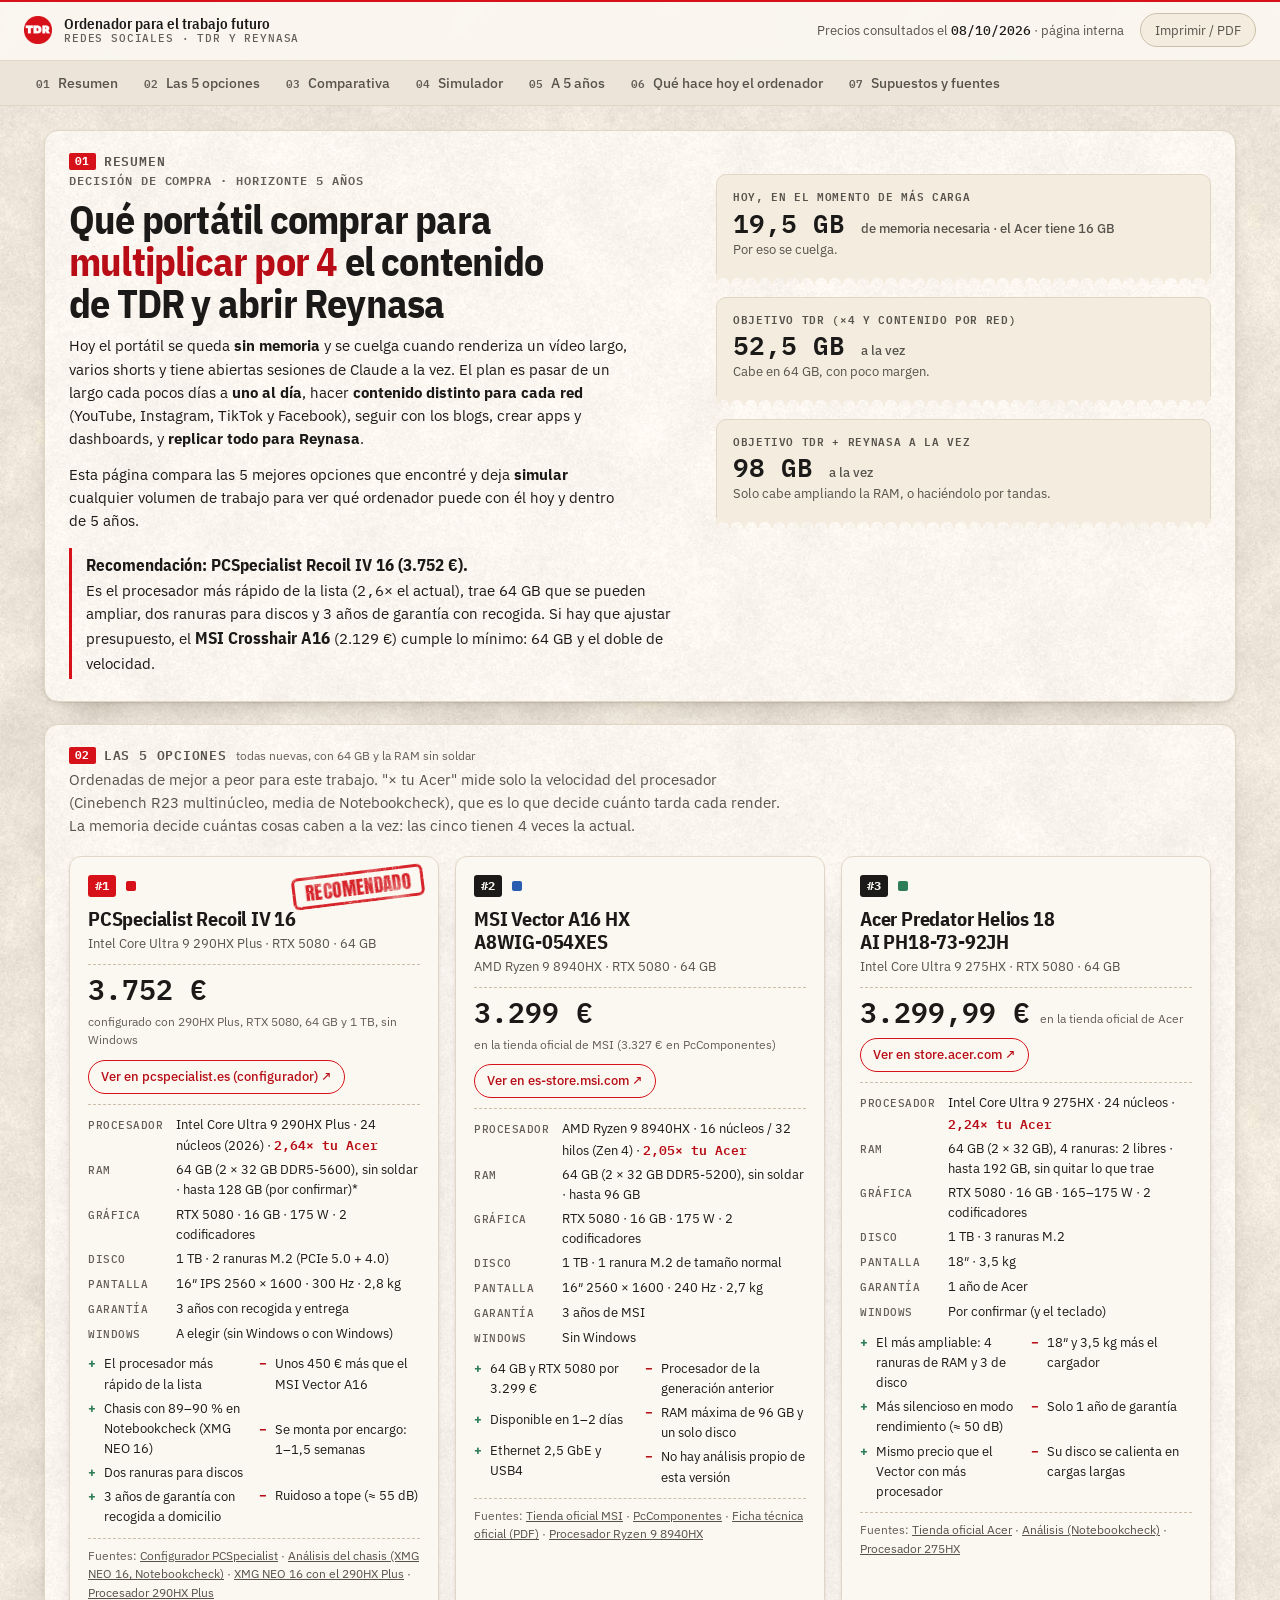
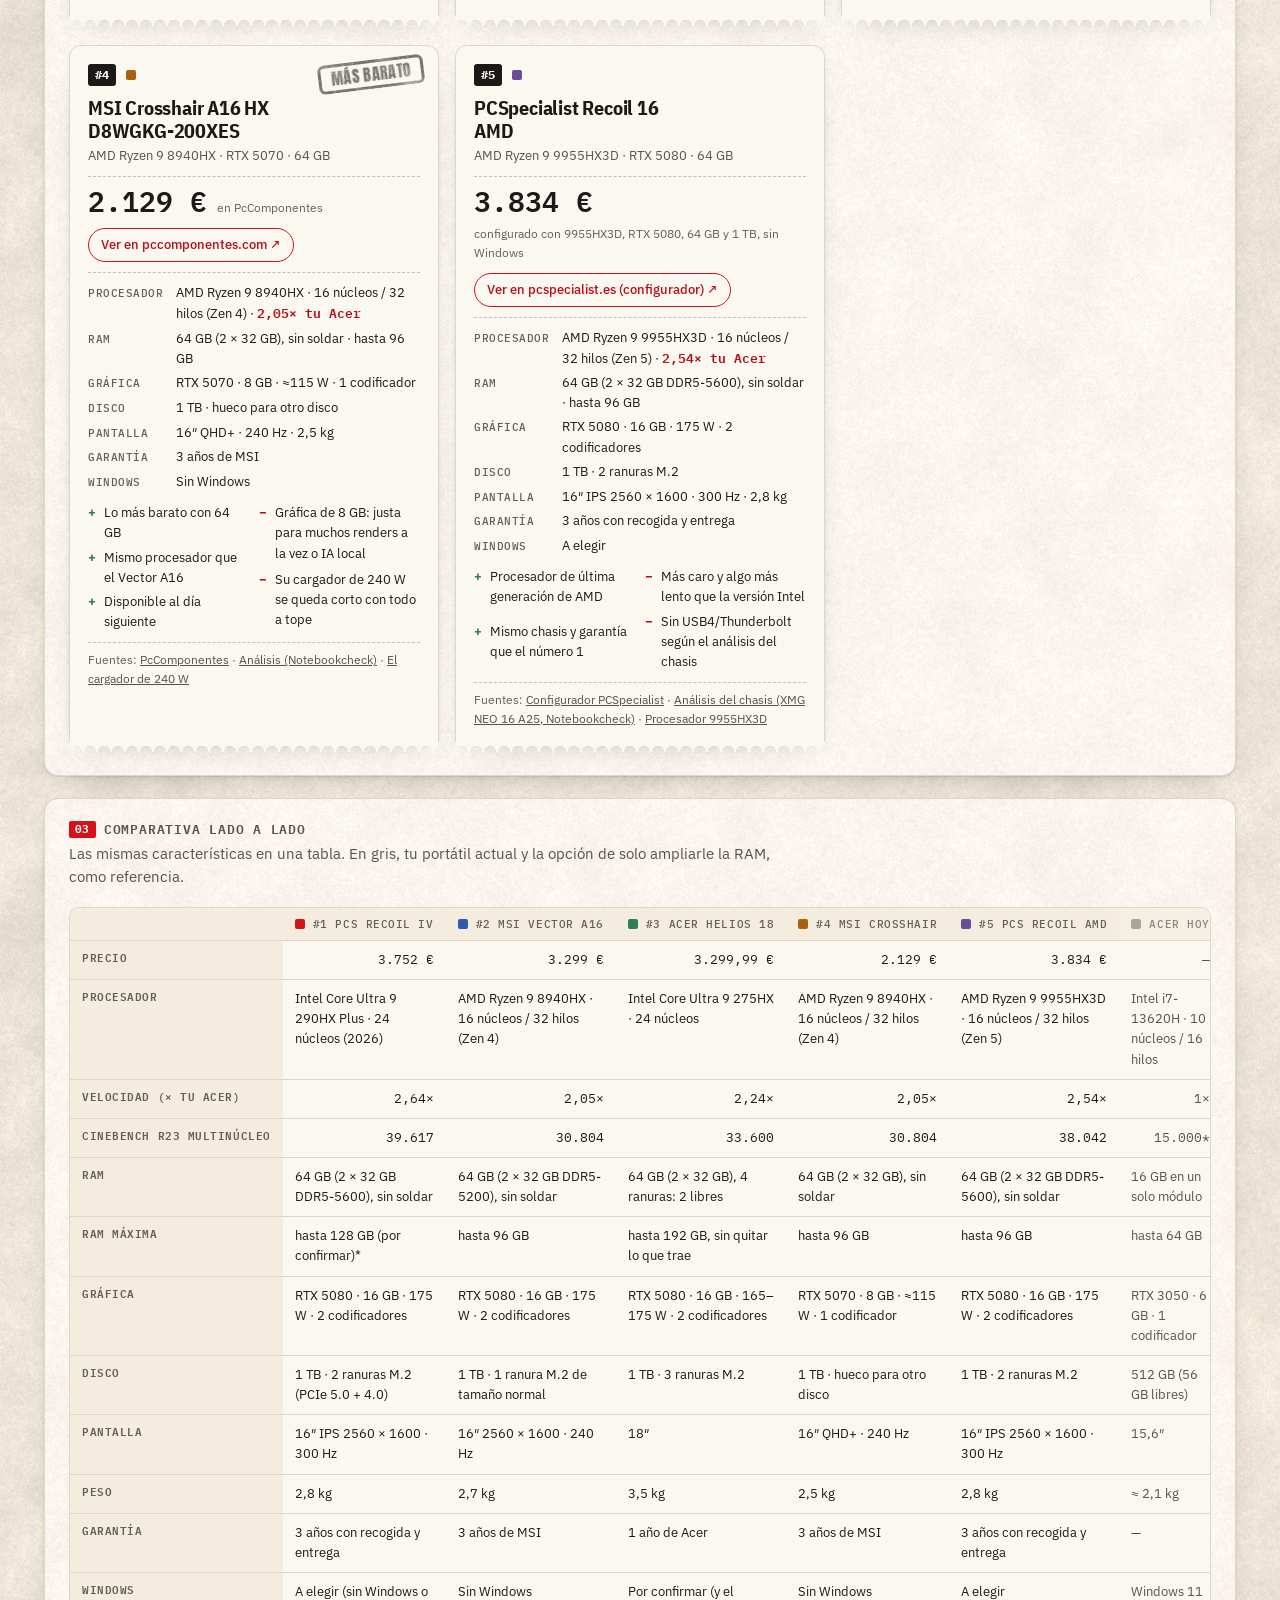
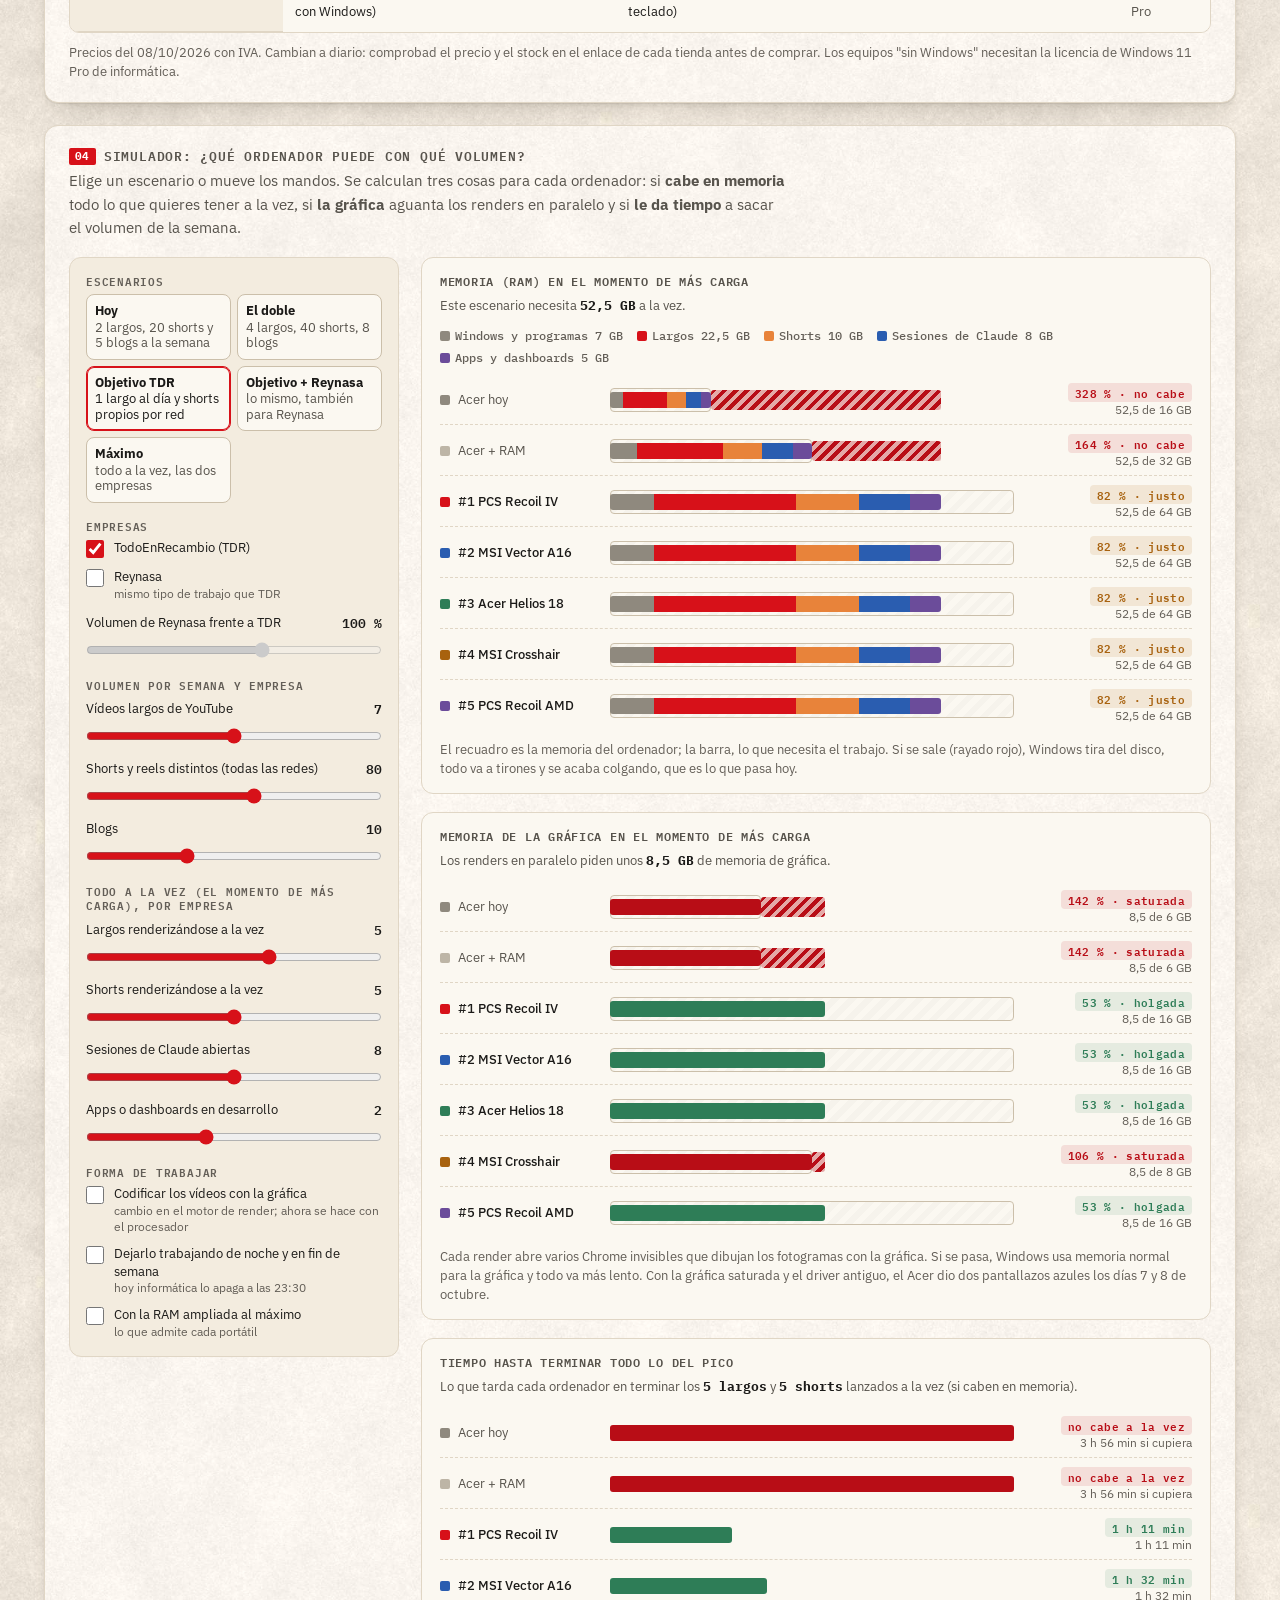
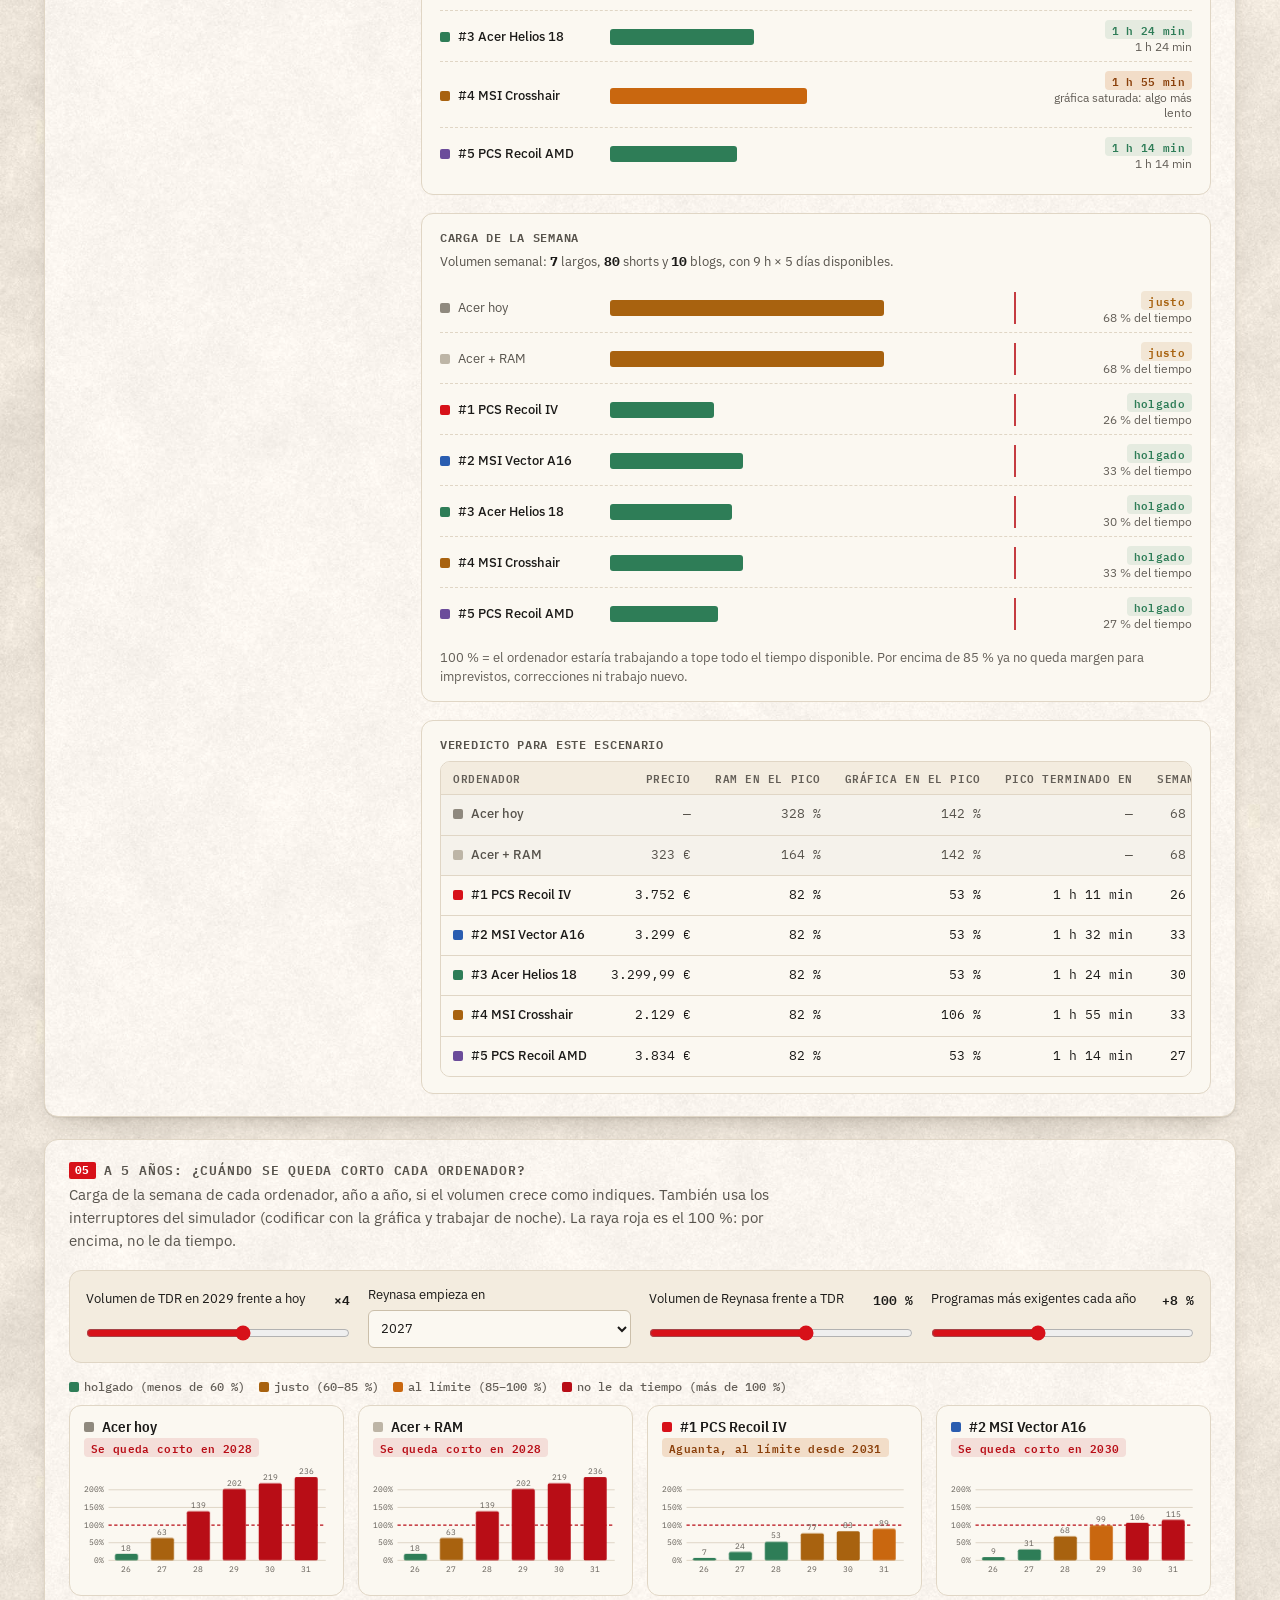
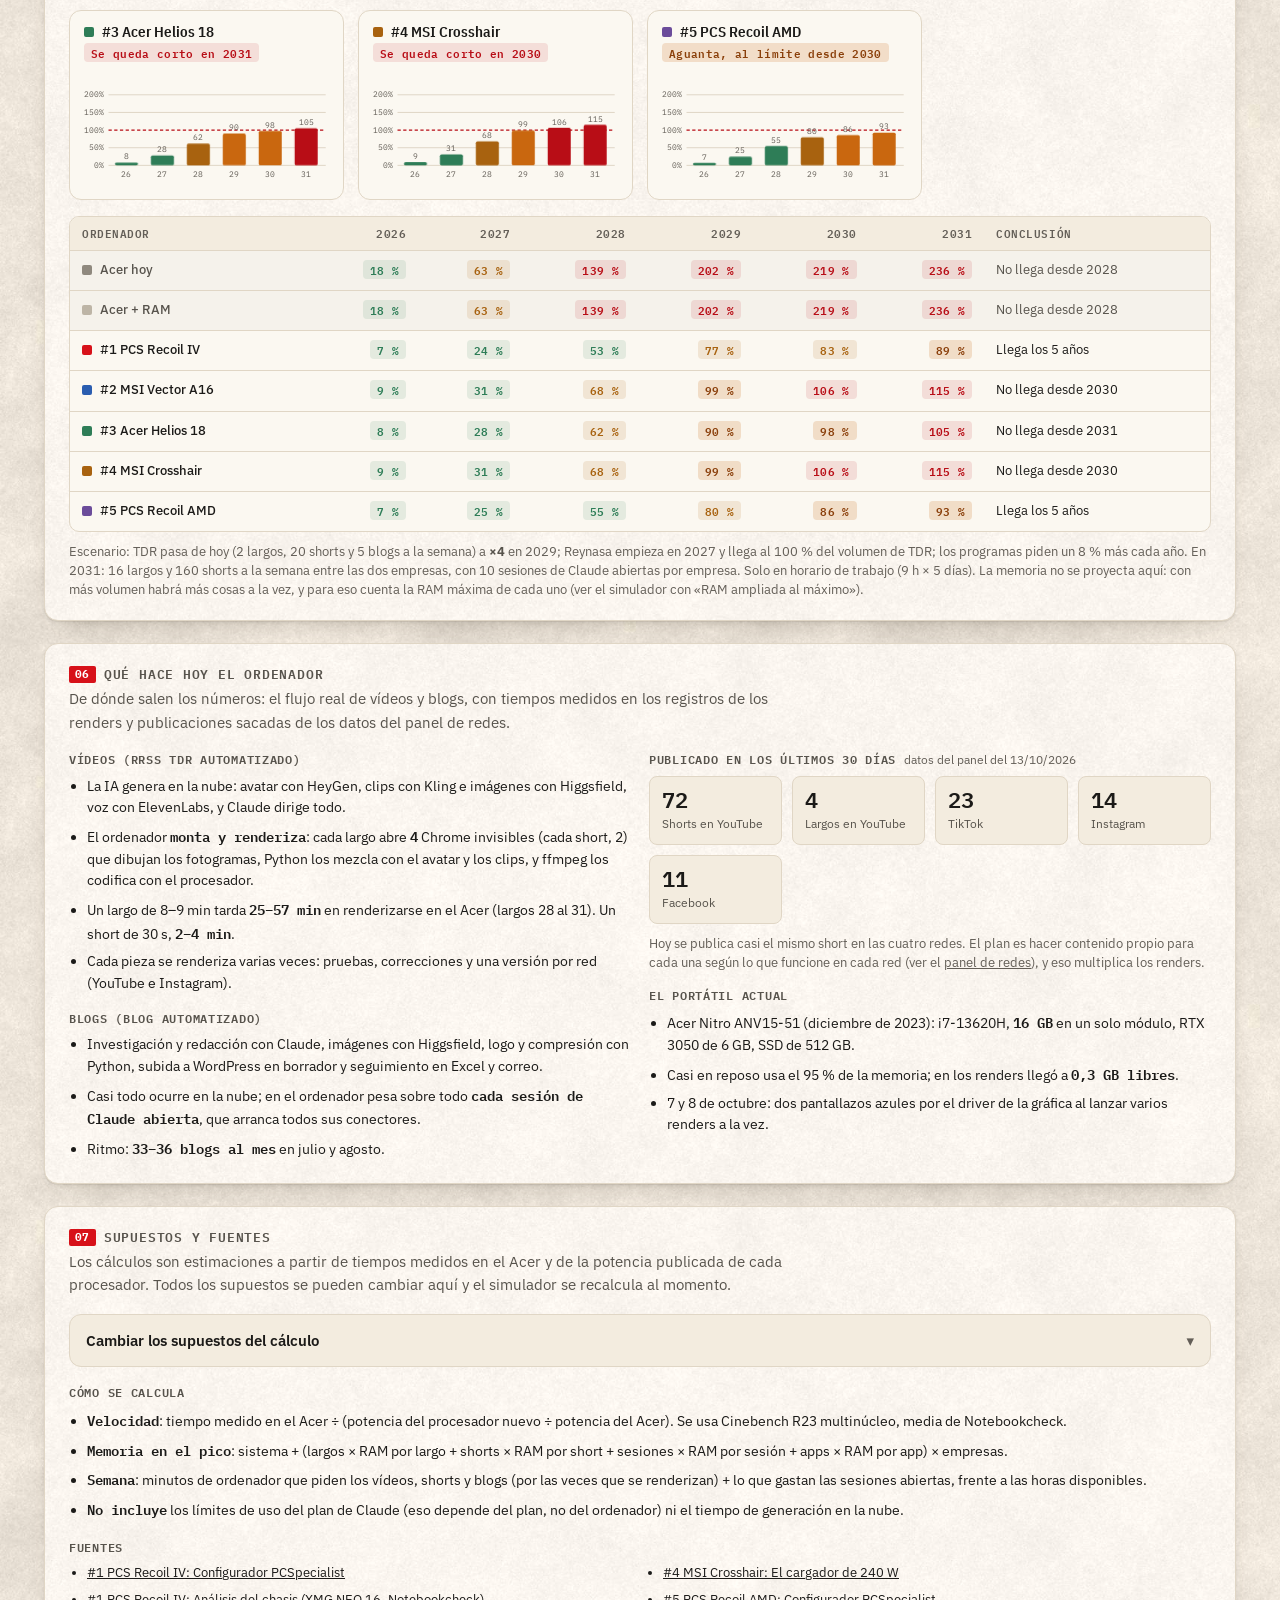
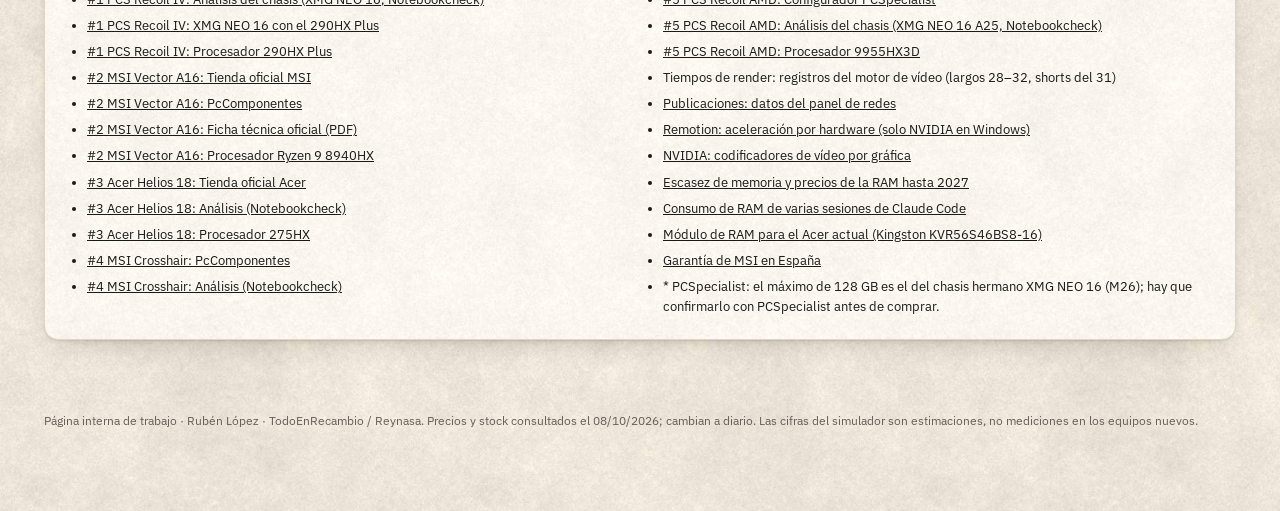
==== ordenador-trabajo-futuro/index.html @ f47208ec "Ordenador para el trabajo futuro: comparativa y simulador (TDR y Reynasa) Co-Authored-By: Claude Opu" ====
<!doctype html>
<html lang="es">
<head>
<meta charset="utf-8">
<meta name="viewport" content="width=device-width, initial-scale=1">
<meta name="robots" content="noindex, nofollow">
<title>Ordenador para el trabajo futuro · TDR y Reynasa</title>
<meta name="description" content="Comparativa y simulador de portátiles para producir vídeos, shorts, blogs y apps con IA para TDR y Reynasa, hoy y a 5 años.">
<link rel="icon" href="../logo-tdr.png">
<link rel="preconnect" href="https://fonts.googleapis.com">
<link rel="preconnect" href="https://fonts.gstatic.com" crossorigin>
<link rel="stylesheet" href="https://fonts.googleapis.com/css2?family=Anton&family=IBM+Plex+Mono:wght@400;500;600&family=IBM+Plex+Sans+Condensed:wght@500;600;700&family=IBM+Plex+Sans:wght@400;500;600&display=swap">
<style>
:root {
  --fondo: #ece4d9; --capa1: #fbf8f1; --capa2: #f3ecdf; --capa3: #e8dfcf;
  --tinta: #1b1a18; --tinta-suave: #57534c; --tinta-tenue: #635e57;
  --linea: #e0d6c5; --linea-fuerte: #cbbfaa;
  --ok: #2e7d57; --justo: #a8620f; --mal: #b80d16; --azul: #2a5db0;
  --marca: #d71119; --marca-suave: #d7111916; --marca-tinta: #b80d16;
  --sombra-1: 0 1px 1px #3b2f1c12, 0 2px 4px #3b2f1c0f, 0 14px 30px -18px #3b2f1c55;
  --f-titulo: "IBM Plex Sans Condensed", "Arial Narrow", sans-serif;
  --f-texto: "IBM Plex Sans", system-ui, sans-serif;
  --f-cifra: "IBM Plex Mono", ui-monospace, monospace;
  --curva: cubic-bezier(0.23, 1, 0.32, 1);
  color-scheme: light;
}
* { box-sizing: border-box; }
html { background: var(--fondo); -webkit-text-size-adjust: 100%; scroll-behavior: smooth; scroll-padding-top: 108px; }
body {
  margin: 0; color: var(--tinta); font: 400 15px/1.55 var(--f-texto); font-variant-numeric: tabular-nums;
  background: var(--fondo) url("../comun/tex/papel_crema.jpg"); background-size: 900px auto; counter-reset: hoja;
}
a { color: inherit; }
button, input, select { font: inherit; color: inherit; }
img { display: block; }
:focus-visible { outline: 2px solid var(--marca); outline-offset: 2px; }
.cifra { font-family: var(--f-cifra); font-variant-numeric: tabular-nums; }
.saltar { position: absolute; left: -999px; top: 8px; z-index: 100; background: var(--marca); color: #fff; padding: 8px 12px; border-radius: 6px; }
.saltar:focus { left: 12px; }

/* barra superior e índice */
.barra {
  position: sticky; top: 0; z-index: 30; display: flex; align-items: center; gap: 16px;
  padding: 8px 24px; min-height: 52px; border-bottom: 1px solid var(--linea);
  background: color-mix(in oklab, var(--capa1) 92%, transparent); backdrop-filter: blur(10px);
}
.barra::before { content: ""; position: absolute; left: 0; right: 0; top: 0; height: 2px; background: var(--marca); }
.marca { display: flex; align-items: center; gap: 12px; text-decoration: none; min-width: 0; }
.marca img { width: 28px; height: 28px; flex: none; }
.marca-txt { display: flex; flex-direction: column; line-height: 1.15; min-width: 0; }
.marca-txt b { font: 600 15px/1.15 var(--f-titulo); }
.marca-txt span { font: 500 10.5px/1.3 var(--f-cifra); color: var(--tinta-tenue); letter-spacing: .08em; text-transform: uppercase; }
.barra .act { margin-left: auto; font-size: 12.5px; color: var(--tinta-suave); text-align: right; }
.barra .act b { font-family: var(--f-cifra); font-weight: 500; color: var(--tinta); }
.imprimir {
  border: 1px solid var(--linea-fuerte); background: var(--capa2); border-radius: 999px; padding: 6px 14px; cursor: pointer;
  font-size: 12.5px; color: var(--tinta-suave); white-space: nowrap; min-height: 34px;
}
.imprimir:hover { color: var(--tinta); }
.indice {
  position: sticky; top: 52px; z-index: 29; display: flex; gap: 2px; padding: 0 24px; overflow-x: auto; scrollbar-width: none;
  border-bottom: 1px solid var(--linea); background: var(--fondo);
}
.indice::-webkit-scrollbar { display: none; }
.indice a {
  position: relative; white-space: nowrap; text-decoration: none; color: var(--tinta-suave); padding: 12px; min-height: 44px;
  display: inline-flex; align-items: center; gap: 8px; font: 500 13.5px/1 var(--f-texto);
}
.indice a .n { font: 600 10.5px/1 var(--f-cifra); color: var(--tinta-tenue); }
.indice a:hover { color: var(--tinta); }
.indice a::after { content: ""; position: absolute; left: 12px; right: 12px; bottom: -1px; height: 2px; background: var(--marca); transform: scaleX(0); transition: transform 240ms var(--curva); }
.indice a:hover::after { transform: scaleX(1); }

/* disposición */
main { max-width: 1240px; margin: 0 auto; padding: 24px 24px 64px; display: flex; flex-direction: column; gap: 22px; }
.caja {
  background: var(--capa1) url("../comun/tex/papel_tarjeta.jpg"); background-size: 900px auto;
  border: 1px solid var(--linea); border-radius: 14px; box-shadow: var(--sombra-1); padding: 22px 24px;
}
.caja > h2 {
  margin: 0 0 4px; font: 600 13px/1.3 var(--f-cifra); letter-spacing: .06em; text-transform: uppercase; color: var(--tinta-suave);
}
.caja > h2::before {
  counter-increment: hoja; content: counter(hoja, decimal-leading-zero); display: inline-block; background: var(--marca); color: #fff;
  padding: 3px 6px; margin-right: 8px; border-radius: 2px; font: 700 11px/1 var(--f-cifra); letter-spacing: .04em; vertical-align: 1px;
}
.caja > .bajada { margin: 0 0 18px; color: var(--tinta-suave); max-width: 80ch; }
h3 { margin: 0 0 8px; font: 600 12px/1.3 var(--f-cifra); letter-spacing: .06em; text-transform: uppercase; color: var(--tinta-suave); }
.nota { color: var(--tinta-tenue); font-size: 12.5px; line-height: 1.5; margin: 10px 0 0; }
.nota b { color: var(--tinta-suave); }

/* portada */
.portada { display: grid; grid-template-columns: minmax(0, 1.25fr) minmax(0, 1fr); gap: 28px; align-items: start; }
.portada h1 { margin: 6px 0 10px; font: 700 clamp(28px, 4vw, 40px)/1.05 var(--f-titulo); letter-spacing: -0.02em; text-wrap: balance; }
.portada h1 em { font-style: normal; color: var(--marca-tinta); }
.portada .ticker { font: 600 12px/1 var(--f-cifra); letter-spacing: .08em; color: var(--tinta-tenue); text-transform: uppercase; }
.portada p { margin: 0 0 12px; max-width: 62ch; }
.claves { display: grid; gap: 12px; }
.clave { position: relative; background: var(--capa2); border: 1px solid var(--linea); border-radius: 10px 10px 0 0; padding: 14px 16px; margin-bottom: 10px; }
.clave::after {
  content: ""; position: absolute; left: -1px; right: -1px; bottom: -10px; height: 10px;
  background: radial-gradient(circle at 7px 10px, transparent 6px, var(--capa2) 6.5px) repeat-x; background-size: 14px 10px;
}
.clave .e { font: 600 11px/1.3 var(--f-cifra); letter-spacing: .06em; text-transform: uppercase; color: var(--tinta-suave); }
.clave .v { font: 600 26px/1.15 var(--f-cifra); margin: 4px 0 2px; }
.clave .v small { font: 500 13px var(--f-texto); color: var(--tinta-suave); }
.clave .s { font-size: 13px; color: var(--tinta-suave); }
.reco { margin-top: 16px; border-left: 3px solid var(--marca); padding: 4px 0 4px 14px; }
.reco b { font-family: var(--f-titulo); font-size: 17px; }

/* tarjetas de opciones (tickets) */
.opciones { display: grid; grid-template-columns: repeat(auto-fill, minmax(330px, 1fr)); gap: 18px 16px; }
.opcion {
  position: relative; background: var(--capa1); border: 1px solid var(--linea); border-radius: 12px 12px 0 0; margin-bottom: 10px;
  padding: 18px 18px 14px; display: flex; flex-direction: column; gap: 10px; box-shadow: var(--sombra-1);
}
.opcion::after {
  content: ""; position: absolute; left: -1px; right: -1px; bottom: -10px; height: 10px;
  background: radial-gradient(circle at 7px 10px, transparent 6px, var(--capa1) 6.5px) repeat-x; background-size: 14px 10px;
}
.opcion .top { display: flex; align-items: center; gap: 10px; }
.puesto { font: 700 12px/1 var(--f-cifra); background: var(--tinta); color: var(--capa1); padding: 5px 7px; border-radius: 3px; }
.opcion[data-rank="1"] .puesto { background: var(--marca); }
.color { width: 10px; height: 10px; border-radius: 2px; flex: none; }
.opcion h4 { margin: 0; font: 700 20px/1.15 var(--f-titulo); letter-spacing: -0.01em; padding-right: 120px; }
.opcion .sub { margin: -6px 0 0; color: var(--tinta-suave); font-size: 13px; }
.precio { display: flex; align-items: baseline; gap: 10px; flex-wrap: wrap; border-top: 1px dashed var(--linea-fuerte); padding-top: 10px; }
.precio .v { font: 600 28px/1 var(--f-cifra); }
.precio small { color: var(--tinta-tenue); font-size: 12px; }
.ir {
  display: inline-flex; align-items: center; gap: 6px; align-self: flex-start; text-decoration: none; font-size: 13px; font-weight: 500;
  border: 1px solid var(--marca); color: var(--marca-tinta); padding: 6px 12px; border-radius: 999px; min-height: 34px;
}
.ir:hover { background: var(--marca-suave); }
.specs { margin: 0; display: grid; grid-template-columns: auto 1fr; gap: 4px 12px; font-size: 13px; border-top: 1px dashed var(--linea-fuerte); padding-top: 10px; }
.specs dt { color: var(--tinta-tenue); font: 500 11px/1.9 var(--f-cifra); text-transform: uppercase; letter-spacing: .05em; }
.specs dd { margin: 0; }
.specs dd .x { font-family: var(--f-cifra); font-weight: 600; color: var(--marca-tinta); }
.pc { display: grid; grid-template-columns: 1fr 1fr; gap: 10px; font-size: 13px; }
.pc ul { margin: 0; padding: 0; list-style: none; display: grid; gap: 4px; }
.pc li { padding-left: 16px; position: relative; }
.pc .mas li::before { content: "+"; position: absolute; left: 0; color: var(--ok); font-weight: 700; }
.pc .menos li::before { content: "−"; position: absolute; left: 0; color: var(--mal); font-weight: 700; }
.fuentes { font-size: 12px; color: var(--tinta-tenue); border-top: 1px dashed var(--linea-fuerte); padding-top: 8px; }
.fuentes a { color: var(--tinta-suave); }
.sello {
  position: absolute; right: 14px; top: 14px; transform: rotate(-7deg); pointer-events: none;
  border: 3px solid var(--marca); color: var(--marca); padding: 3px 10px 2px; border-radius: 6px;
  font: 400 19px/1.1 "Anton", var(--f-titulo); text-transform: uppercase; letter-spacing: .02em; opacity: .92; mix-blend-mode: multiply;
  -webkit-mask: url("../comun/tex/tampon.png") center / 200px; mask: url("../comun/tex/tampon.png") center / 200px;
}
.sello.gris { border-color: #6d6a64; color: #6d6a64; font-size: 16px; }

/* tablas */
.tabla-env { overflow-x: auto; border: 1px solid var(--linea); border-radius: 10px; background: var(--capa1); }
table { width: 100%; border-collapse: collapse; font-size: 13px; }
th, td { padding: 9px 12px; text-align: left; border-bottom: 1px solid var(--linea); vertical-align: top; }
th { font: 600 11px/1.3 var(--f-cifra); letter-spacing: .05em; text-transform: uppercase; color: var(--tinta-tenue); background: var(--capa2); white-space: nowrap; }
td.n, th.n { text-align: right; font-family: var(--f-cifra); white-space: nowrap; }
tr:last-child td { border-bottom: 0; }
tr.ref td { color: var(--tinta-suave); background: #00000006; }
.eq { display: inline-flex; align-items: center; gap: 8px; font-weight: 500; white-space: nowrap; }
.chip { display: inline-flex; align-items: center; gap: 5px; font: 600 11px/1 var(--f-cifra); letter-spacing: .03em; padding: 4px 7px; border-radius: 4px; white-space: nowrap; }
.chip.ok { color: var(--ok); background: #2e7d571c; }
.chip.justo { color: var(--justo); background: #a8620f1f; }
.chip.limite { color: #8a3f0a; background: #c9670f2e; }
.chip.mal { color: var(--mal); background: #b80d161c; }

/* simulador */
.sim { display: grid; grid-template-columns: 330px minmax(0, 1fr); gap: 22px; align-items: start; }
.mandos { position: sticky; top: 112px; display: flex; flex-direction: column; gap: 16px; background: var(--capa2); border: 1px solid var(--linea); border-radius: 12px; padding: 16px; }
.mandos fieldset { border: 0; margin: 0; padding: 0; display: grid; gap: 10px; }
.mandos legend { font: 600 11px/1.3 var(--f-cifra); letter-spacing: .07em; text-transform: uppercase; color: var(--tinta-tenue); margin-bottom: 6px; padding: 0; }
.presets { display: grid; grid-template-columns: 1fr 1fr; gap: 6px; }
.presets button {
  border: 1px solid var(--linea-fuerte); background: var(--capa1); border-radius: 8px; padding: 8px; cursor: pointer; text-align: left;
  font-size: 12.5px; line-height: 1.25; min-height: 44px; color: var(--tinta-suave);
}
.presets button b { display: block; color: var(--tinta); font-size: 13px; }
.presets button[aria-pressed="true"] { border-color: var(--marca); box-shadow: inset 0 0 0 1px var(--marca); background: var(--capa1); color: var(--tinta); }
.presets button:hover { border-color: var(--tinta-tenue); }
.deslizador { display: grid; grid-template-columns: 1fr auto; gap: 2px 10px; align-items: center; font-size: 13px; }
.deslizador output { font: 600 13px var(--f-cifra); min-width: 3ch; text-align: right; }
.deslizador input { grid-column: 1 / -1; width: 100%; accent-color: var(--marca); margin: 2px 0 0; height: 24px; }
.interruptor { display: flex; gap: 10px; align-items: flex-start; font-size: 13px; cursor: pointer; line-height: 1.35; }
.interruptor input { accent-color: var(--marca); width: 18px; height: 18px; margin: 1px 0 0; flex: none; }
.interruptor small { display: block; color: var(--tinta-tenue); font-size: 12px; }
.resultados { display: flex; flex-direction: column; gap: 18px; min-width: 0; }
.bloque { background: var(--capa1); border: 1px solid var(--linea); border-radius: 12px; padding: 16px 18px; }
.bloque .q { margin: -2px 0 12px; font-size: 13px; color: var(--tinta-suave); }
.bloque .q b { color: var(--tinta); font-family: var(--f-cifra); }
.leyenda { display: flex; flex-wrap: wrap; gap: 6px 14px; font: 500 11.5px/1.4 var(--f-cifra); color: var(--tinta-tenue); margin-bottom: 10px; }
.leyenda i { display: inline-block; width: 10px; height: 10px; border-radius: 2px; vertical-align: -1px; margin-right: 5px; }

/* barras horizontales */
.barras { display: grid; gap: 2px; }
.fila { display: grid; grid-template-columns: 158px minmax(0, 1fr) 150px; gap: 12px; align-items: center; padding: 7px 0; border-bottom: 1px dashed var(--linea); }
.fila:last-child { border-bottom: 0; }
.fila .et { display: flex; align-items: center; gap: 8px; font-size: 13px; font-weight: 500; min-width: 0; }
.fila .et span { overflow: hidden; text-overflow: ellipsis; white-space: nowrap; }
.fila.ref .et { color: var(--tinta-suave); font-weight: 400; }
.fila .val { text-align: right; font: 500 12.5px/1.3 var(--f-cifra); }
.fila .val small { display: block; color: var(--tinta-tenue); font: 400 11.5px var(--f-texto); }
.pista { position: relative; height: 24px; }
.mesa { position: absolute; left: 0; top: 0; bottom: 0; border: 1.5px solid var(--linea-fuerte); border-radius: 4px; background: repeating-linear-gradient(135deg, #00000005 0 6px, transparent 6px 12px); transition: width .7s var(--curva); }
.carga { position: absolute; left: 0; top: 4px; bottom: 4px; border-radius: 3px; transition: width .7s var(--curva), background-color .3s; }
.exceso { position: absolute; top: 2px; bottom: 2px; border-radius: 3px; background: repeating-linear-gradient(135deg, var(--mal) 0 4px, #b80d1655 4px 8px); transition: left .7s var(--curva), width .7s var(--curva); }
.tope { position: absolute; top: -4px; bottom: -4px; width: 2px; background: var(--tinta); opacity: .55; }
.tope.rojo { background: var(--mal); opacity: .8; }
.pila { position: absolute; left: 0; top: 4px; bottom: 4px; display: flex; border-radius: 3px; overflow: hidden; transition: width .7s var(--curva); }
.pila span { height: 100%; }
.marcas { display: flex; justify-content: space-between; font: 500 10.5px var(--f-cifra); color: var(--tinta-tenue); margin: 4px 0 0 170px; padding-right: 162px; }

/* proyección a 5 años */
.proy-mandos { display: grid; grid-template-columns: repeat(auto-fit, minmax(210px, 1fr)); gap: 12px 18px; background: var(--capa2); border: 1px solid var(--linea); border-radius: 12px; padding: 14px 16px; margin-bottom: 16px; }
.proy-mandos label.sel { display: grid; gap: 4px; font-size: 13px; }
.proy-mandos select { border: 1px solid var(--linea-fuerte); background: var(--capa1); border-radius: 6px; padding: 7px 8px; min-height: 38px; }
.multiples { display: grid; grid-template-columns: repeat(auto-fill, minmax(270px, 1fr)); gap: 14px; }
.mini { background: var(--capa1); border: 1px solid var(--linea); border-radius: 12px; padding: 12px 14px 8px; }
.mini h4 { margin: 0 0 2px; display: flex; align-items: center; gap: 8px; font: 600 15px/1.2 var(--f-titulo); }
.mini .ver { font-size: 12.5px; margin: 0 0 6px; }
.mini svg { width: 100%; height: auto; display: block; overflow: visible; }
.mini svg text { font-family: var(--f-cifra); fill: var(--tinta-tenue); }
.mini svg .barra-anio { transform-box: fill-box; transform-origin: bottom; }
.animar .barra-anio { animation: crece .7s var(--curva) both; }
@keyframes crece { from { transform: scaleY(0); } to { transform: scaleY(1); } }

/* contexto */
.grid2 { display: grid; grid-template-columns: 1fr 1fr; gap: 18px; }
.lista { margin: 0; padding-left: 18px; display: grid; gap: 6px; font-size: 14px; }
.lista b { font-family: var(--f-cifra); font-weight: 600; }
.cifras { display: grid; grid-template-columns: repeat(auto-fill, minmax(130px, 1fr)); gap: 10px; margin-top: 6px; }
.cifras div { background: var(--capa2); border: 1px solid var(--linea); border-radius: 8px; padding: 10px 12px; }
.cifras b { display: block; font: 600 22px/1.1 var(--f-cifra); }
.cifras span { font-size: 12px; color: var(--tinta-suave); }

/* supuestos */
details.sup { border: 1px solid var(--linea); border-radius: 12px; background: var(--capa2); }
details.sup summary { cursor: pointer; padding: 14px 16px; font-weight: 600; list-style: none; display: flex; justify-content: space-between; gap: 12px; }
details.sup summary::-webkit-details-marker { display: none; }
details.sup summary::after { content: "▾"; color: var(--tinta-tenue); }
details.sup[open] summary::after { content: "▴"; }
.sup-grid { display: grid; grid-template-columns: repeat(auto-fill, minmax(300px, 1fr)); gap: 10px 18px; padding: 0 16px 16px; }
.sup-item { display: grid; grid-template-columns: 1fr 96px; gap: 2px 10px; align-items: center; font-size: 13px; border-bottom: 1px dashed var(--linea-fuerte); padding: 6px 0; }
.sup-item input { width: 96px; border: 1px solid var(--linea-fuerte); border-radius: 6px; padding: 6px 8px; background: var(--capa1); font-family: var(--f-cifra); text-align: right; min-height: 34px; }
.sup-item small { grid-column: 1 / -1; color: var(--tinta-tenue); font-size: 11.5px; }
.sup-item .u { color: var(--tinta-tenue); font-size: 11.5px; }
.sup-acc { padding: 0 16px 16px; }
.sup-acc button { border: 1px solid var(--linea-fuerte); background: var(--capa1); border-radius: 8px; padding: 8px 14px; cursor: pointer; min-height: 40px; }
.fuentes-lista { columns: 2 320px; column-gap: 28px; font-size: 13px; margin: 0; padding-left: 18px; }
.fuentes-lista li { margin-bottom: 6px; break-inside: avoid; }
.pie { max-width: 1240px; margin: 0 auto; padding: 8px 24px 80px; color: var(--tinta-tenue); font-size: 12px; }

@media (max-width: 1000px) {
  .portada, .sim, .grid2 { grid-template-columns: 1fr; }
  .mandos { position: static; }
}
@media (max-width: 640px) {
  .barra { padding: 8px 16px; gap: 10px; }
  .barra .act { display: none; }
  .indice { padding: 0 8px; position: static; }
  html { scroll-padding-top: 110px; }
  .marca-txt b { font-size: 14px; }
  main { padding: 16px 16px 48px; gap: 16px; }
  .caja { padding: 18px 16px; }
  .opciones { grid-template-columns: 1fr; }
  .opcion h4 { padding-right: 0; margin-top: 30px; }
  .pc { grid-template-columns: 1fr; }
  .fila { grid-template-columns: 1fr auto; gap: 4px 10px; }
  .fila .pista { grid-column: 1 / -1; grid-row: 2; }
  .marcas { display: none; }
  .presets { grid-template-columns: 1fr; }
  .pie { padding: 8px 16px 64px; }
}
@media (prefers-reduced-motion: reduce) {
  .animar .barra-anio { animation: none; }
  .mesa, .carga, .exceso, .pila { transition: none; }
  html { scroll-behavior: auto; }
}
@media print {
  .barra, .indice, .imprimir, .mandos, .proy-mandos, details.sup { display: none !important; }
  body { background: #fff; }
  .caja, .opcion, .bloque, .mini { box-shadow: none; break-inside: avoid; }
  .sim { grid-template-columns: 1fr; }
}
</style>
</head>
<body>
<a class="saltar" href="#principal">Saltar al contenido</a>

<header class="barra">
  <a class="marca" href="../panel/"><img src="../logo-tdr.png" alt="TDR" width="28" height="28"><span class="marca-txt"><b>Ordenador para el trabajo futuro</b><span>Redes sociales · TDR y Reynasa</span></span></a>
  <p class="act">Precios consultados el <b>08/10/2026</b> · página interna</p>
  <button type="button" class="imprimir" onclick="window.print()">Imprimir / PDF</button>
</header>

<nav class="indice" aria-label="Secciones">
  <a href="#resumen"><span class="n">01</span>Resumen</a>
  <a href="#opciones"><span class="n">02</span>Las 5 opciones</a>
  <a href="#comparativa"><span class="n">03</span>Comparativa</a>
  <a href="#simulador"><span class="n">04</span>Simulador</a>
  <a href="#futuro"><span class="n">05</span>A 5 años</a>
  <a href="#contexto"><span class="n">06</span>Qué hace hoy el ordenador</a>
  <a href="#supuestos"><span class="n">07</span>Supuestos y fuentes</a>
</nav>

<main id="principal">

  <!-- 01 RESUMEN -->
  <section class="caja" id="resumen">
    <h2>Resumen</h2>
    <div class="portada">
      <div>
        <p class="ticker">Decisión de compra · horizonte 5 años</p>
        <h1>Qué portátil comprar para <em>multiplicar por 4</em> el contenido de TDR y abrir Reynasa</h1>
        <p>Hoy el portátil se queda <b>sin memoria</b> y se cuelga cuando renderiza un vídeo largo, varios shorts y tiene abiertas sesiones de Claude a la vez. El plan es pasar de un largo cada pocos días a <b>uno al día</b>, hacer <b>contenido distinto para cada red</b> (YouTube, Instagram, TikTok y Facebook), seguir con los blogs, crear apps y dashboards, y <b>replicar todo para Reynasa</b>.</p>
        <p>Esta página compara las 5 mejores opciones que encontré y deja <b>simular</b> cualquier volumen de trabajo para ver qué ordenador puede con él hoy y dentro de 5 años.</p>
        <div class="reco">
          <b>Recomendación: PCSpecialist Recoil IV 16 (3.752 €).</b><br>
          Es el procesador más rápido de la lista (<span class="cifra">2,6×</span> el actual), trae 64 GB que se pueden ampliar, dos ranuras para discos y 3 años de garantía con recogida. Si hay que ajustar presupuesto, el <b>MSI Crosshair A16</b> (2.129 €) cumple lo mínimo: 64 GB y el doble de velocidad.
        </div>
      </div>
      <div class="claves" id="claves" aria-live="polite"></div>
    </div>
  </section>

  <!-- 02 OPCIONES -->
  <section class="caja" id="opciones">
    <h2>Las 5 opciones <small style="text-transform:none;letter-spacing:0;font:400 12px var(--f-texto);color:var(--tinta-tenue)">todas nuevas, con 64 GB y la RAM sin soldar</small></h2>
    <p class="bajada">Ordenadas de mejor a peor para este trabajo. "× tu Acer" mide solo la velocidad del procesador (Cinebench R23 multinúcleo, media de Notebookcheck), que es lo que decide cuánto tarda cada render. La memoria decide cuántas cosas caben a la vez: las cinco tienen 4 veces la actual.</p>
    <div class="opciones" id="lista-opciones"></div>
  </section>

  <!-- 03 COMPARATIVA -->
  <section class="caja" id="comparativa">
    <h2>Comparativa lado a lado</h2>
    <p class="bajada">Las mismas características en una tabla. En gris, tu portátil actual y la opción de solo ampliarle la RAM, como referencia.</p>
    <div class="tabla-env"><table id="tabla-comp"></table></div>
    <p class="nota">Precios del 08/10/2026 con IVA. Cambian a diario: comprobad el precio y el stock en el enlace de cada tienda antes de comprar. Los equipos "sin Windows" necesitan la licencia de Windows 11 Pro de informática.</p>
  </section>

  <!-- 04 SIMULADOR -->
  <section class="caja" id="simulador">
    <h2>Simulador: ¿qué ordenador puede con qué volumen?</h2>
    <p class="bajada">Elige un escenario o mueve los mandos. Se calculan tres cosas para cada ordenador: si <b>cabe en memoria</b> todo lo que quieres tener a la vez, si <b>la gráfica</b> aguanta los renders en paralelo y si <b>le da tiempo</b> a sacar el volumen de la semana.</p>
    <div class="sim">
      <form class="mandos" id="mandos" onsubmit="return false">
        <fieldset>
          <legend>Escenarios</legend>
          <div class="presets" id="presets"></div>
        </fieldset>
        <fieldset>
          <legend>Empresas</legend>
          <label class="interruptor"><input type="checkbox" id="w-tdr" checked><span>TodoEnRecambio (TDR)</span></label>
          <label class="interruptor"><input type="checkbox" id="w-rey"><span>Reynasa<small>mismo tipo de trabajo que TDR</small></span></label>
          <div class="deslizador"><label for="w-reyPct">Volumen de Reynasa frente a TDR</label><output id="o-reyPct"></output><input type="range" id="w-reyPct" min="25" max="150" step="25"></div>
        </fieldset>
        <fieldset>
          <legend>Volumen por semana y empresa</legend>
          <div class="deslizador"><label for="w-largosSem">Vídeos largos de YouTube</label><output id="o-largosSem"></output><input type="range" id="w-largosSem" min="0" max="14" step="1"></div>
          <div class="deslizador"><label for="w-shortsSem">Shorts y reels distintos (todas las redes)</label><output id="o-shortsSem"></output><input type="range" id="w-shortsSem" min="0" max="140" step="5"></div>
          <div class="deslizador"><label for="w-blogsSem">Blogs</label><output id="o-blogsSem"></output><input type="range" id="w-blogsSem" min="0" max="30" step="1"></div>
        </fieldset>
        <fieldset>
          <legend>Todo a la vez (el momento de más carga), por empresa</legend>
          <div class="deslizador"><label for="w-pLargos">Largos renderizándose a la vez</label><output id="o-pLargos"></output><input type="range" id="w-pLargos" min="0" max="8" step="1"></div>
          <div class="deslizador"><label for="w-pShorts">Shorts renderizándose a la vez</label><output id="o-pShorts"></output><input type="range" id="w-pShorts" min="0" max="10" step="1"></div>
          <div class="deslizador"><label for="w-pSesiones">Sesiones de Claude abiertas</label><output id="o-pSesiones"></output><input type="range" id="w-pSesiones" min="0" max="16" step="1"></div>
          <div class="deslizador"><label for="w-pApps">Apps o dashboards en desarrollo</label><output id="o-pApps"></output><input type="range" id="w-pApps" min="0" max="5" step="1"></div>
        </fieldset>
        <fieldset>
          <legend>Forma de trabajar</legend>
          <label class="interruptor"><input type="checkbox" id="w-nvenc"><span>Codificar los vídeos con la gráfica<small>cambio en el motor de render; ahora se hace con el procesador</small></span></label>
          <label class="interruptor"><input type="checkbox" id="w-noches"><span>Dejarlo trabajando de noche y en fin de semana<small>hoy informática lo apaga a las 23:30</small></span></label>
          <label class="interruptor"><input type="checkbox" id="w-ramMax"><span>Con la RAM ampliada al máximo<small>lo que admite cada portátil</small></span></label>
        </fieldset>
      </form>

      <div class="resultados">
        <div class="bloque">
          <h3>Memoria (RAM) en el momento de más carga</h3>
          <p class="q" id="q-ram"></p>
          <div class="leyenda" id="ley-ram"></div>
          <div class="barras" id="g-ram"></div>
          <p class="nota">El recuadro es la memoria del ordenador; la barra, lo que necesita el trabajo. Si se sale (rayado rojo), Windows tira del disco, todo va a tirones y se acaba colgando, que es lo que pasa hoy.</p>
        </div>
        <div class="bloque">
          <h3>Memoria de la gráfica en el momento de más carga</h3>
          <p class="q" id="q-vram"></p>
          <div class="barras" id="g-vram"></div>
          <p class="nota">Cada render abre varios Chrome invisibles que dibujan los fotogramas con la gráfica. Si se pasa, Windows usa memoria normal para la gráfica y todo va más lento. Con la gráfica saturada y el driver antiguo, el Acer dio dos pantallazos azules los días 7 y 8 de octubre.</p>
        </div>
        <div class="bloque">
          <h3>Tiempo hasta terminar todo lo del pico</h3>
          <p class="q" id="q-tiempo"></p>
          <div class="barras" id="g-tiempo"></div>
        </div>
        <div class="bloque">
          <h3>Carga de la semana</h3>
          <p class="q" id="q-semana"></p>
          <div class="barras" id="g-semana"></div>
          <p class="nota">100 % = el ordenador estaría trabajando a tope todo el tiempo disponible. Por encima de 85 % ya no queda margen para imprevistos, correcciones ni trabajo nuevo.</p>
        </div>
        <div class="bloque">
          <h3>Veredicto para este escenario</h3>
          <div class="tabla-env"><table id="tabla-veredicto"></table></div>
        </div>
      </div>
    </div>
  </section>

  <!-- 05 FUTURO -->
  <section class="caja" id="futuro">
    <h2>A 5 años: ¿cuándo se queda corto cada ordenador?</h2>
    <p class="bajada">Carga de la semana de cada ordenador, año a año, si el volumen crece como indiques. También usa los interruptores del simulador (codificar con la gráfica y trabajar de noche). La raya roja es el 100 %: por encima, no le da tiempo.</p>
    <div class="proy-mandos">
      <div class="deslizador"><label for="p-objetivo">Volumen de TDR en 2029 frente a hoy</label><output id="o-objetivo"></output><input type="range" id="p-objetivo" min="1" max="6" step="0.5"></div>
      <label class="sel">Reynasa empieza en
        <select id="p-reyDesde"><option value="0">Nunca</option><option value="2027">2027</option><option value="2028">2028</option><option value="2029">2029</option><option value="2030">2030</option></select>
      </label>
      <div class="deslizador"><label for="p-reyPct">Volumen de Reynasa frente a TDR</label><output id="o-p-reyPct"></output><input type="range" id="p-reyPct" min="25" max="150" step="25"></div>
      <div class="deslizador"><label for="p-soft">Programas más exigentes cada año</label><output id="o-soft"></output><input type="range" id="p-soft" min="0" max="20" step="1"></div>
    </div>
    <div class="leyenda"><span><i style="background:var(--ok)"></i>holgado (menos de 60 %)</span><span><i style="background:var(--justo)"></i>justo (60–85 %)</span><span><i style="background:#c9670f"></i>al límite (85–100 %)</span><span><i style="background:var(--mal)"></i>no le da tiempo (más de 100 %)</span></div>
    <div class="multiples" id="multiples"></div>
    <div class="tabla-env" style="margin-top:16px"><table id="tabla-futuro"></table></div>
    <p class="nota" id="nota-futuro"></p>
  </section>

  <!-- 06 CONTEXTO -->
  <section class="caja" id="contexto">
    <h2>Qué hace hoy el ordenador</h2>
    <p class="bajada">De dónde salen los números: el flujo real de vídeos y blogs, con tiempos medidos en los registros de los renders y publicaciones sacadas de los datos del panel de redes.</p>
    <div class="grid2">
      <div>
        <h3>Vídeos (RRSS TDR automatizado)</h3>
        <ul class="lista">
          <li>La IA genera en la nube: avatar con HeyGen, clips con Kling e imágenes con Higgsfield, voz con ElevenLabs, y Claude dirige todo.</li>
          <li>El ordenador <b>monta y renderiza</b>: cada largo abre <b>4</b> Chrome invisibles (cada short, 2) que dibujan los fotogramas, Python los mezcla con el avatar y los clips, y ffmpeg los codifica con el procesador.</li>
          <li>Un largo de 8–9 min tarda <b>25–57 min</b> en renderizarse en el Acer (largos 28 al 31). Un short de 30 s, <b>2–4 min</b>.</li>
          <li>Cada pieza se renderiza varias veces: pruebas, correcciones y una versión por red (YouTube e Instagram).</li>
        </ul>
        <h3 style="margin-top:16px">Blogs (Blog automatizado)</h3>
        <ul class="lista">
          <li>Investigación y redacción con Claude, imágenes con Higgsfield, logo y compresión con Python, subida a WordPress en borrador y seguimiento en Excel y correo.</li>
          <li>Casi todo ocurre en la nube; en el ordenador pesa sobre todo <b>cada sesión de Claude abierta</b>, que arranca todos sus conectores.</li>
          <li>Ritmo: <b>33–36 blogs al mes</b> en julio y agosto.</li>
        </ul>
      </div>
      <div>
        <h3>Publicado en los últimos 30 días <small id="pub-fecha" style="text-transform:none;letter-spacing:0;font:400 12px var(--f-texto);color:var(--tinta-tenue)"></small></h3>
        <div class="cifras" id="cifras-pub"></div>
        <p class="nota">Hoy se publica casi el mismo short en las cuatro redes. El plan es hacer contenido propio para cada una según lo que funcione en cada red (ver el <a href="../panel/">panel de redes</a>), y eso multiplica los renders.</p>
        <h3 style="margin-top:16px">El portátil actual</h3>
        <ul class="lista">
          <li>Acer Nitro ANV15-51 (diciembre de 2023): i7-13620H, <b>16 GB</b> en un solo módulo, RTX 3050 de 6 GB, SSD de 512 GB.</li>
          <li>Casi en reposo usa el 95 % de la memoria; en los renders llegó a <b>0,3 GB libres</b>.</li>
          <li>7 y 8 de octubre: dos pantallazos azules por el driver de la gráfica al lanzar varios renders a la vez.</li>
        </ul>
      </div>
    </div>
  </section>

  <!-- 07 SUPUESTOS Y FUENTES -->
  <section class="caja" id="supuestos">
    <h2>Supuestos y fuentes</h2>
    <p class="bajada">Los cálculos son estimaciones a partir de tiempos medidos en el Acer y de la potencia publicada de cada procesador. Todos los supuestos se pueden cambiar aquí y el simulador se recalcula al momento.</p>
    <details class="sup">
      <summary>Cambiar los supuestos del cálculo</summary>
      <div class="sup-grid" id="sup-grid"></div>
      <div class="sup-acc"><button type="button" id="sup-reset">Volver a los valores iniciales</button></div>
    </details>
    <h3 style="margin-top:18px">Cómo se calcula</h3>
    <ul class="lista">
      <li><b>Velocidad</b>: tiempo medido en el Acer ÷ (potencia del procesador nuevo ÷ potencia del Acer). Se usa Cinebench R23 multinúcleo, media de Notebookcheck.</li>
      <li><b>Memoria en el pico</b>: sistema + (largos × RAM por largo + shorts × RAM por short + sesiones × RAM por sesión + apps × RAM por app) × empresas.</li>
      <li><b>Semana</b>: minutos de ordenador que piden los vídeos, shorts y blogs (por las veces que se renderizan) + lo que gastan las sesiones abiertas, frente a las horas disponibles.</li>
      <li><b>No incluye</b> los límites de uso del plan de Claude (eso depende del plan, no del ordenador) ni el tiempo de generación en la nube.</li>
    </ul>
    <h3 style="margin-top:18px">Fuentes</h3>
    <ul class="fuentes-lista" id="fuentes-lista"></ul>
  </section>
</main>

<footer class="pie">
  Página interna de trabajo · Rubén López · TodoEnRecambio / Reynasa. Precios y stock consultados el 08/10/2026; cambian a diario. Las cifras del simulador son estimaciones, no mediciones en los equipos nuevos.
</footer>

<script>
(function () {
  "use strict";

  /* ───────── datos de los ordenadores ───────── */
  var EQUIPOS = [
    {
      id: "pcs", rank: 1, nombre: "PCSpecialist Recoil IV 16", corto: "PCS Recoil IV", color: "#d71119",
      sub: "Intel Core Ultra 9 290HX Plus · RTX 5080 · 64 GB",
      precio: 3752, precioNota: "configurado con 290HX Plus, RTX 5080, 64 GB y 1 TB, sin Windows",
      tienda: "pcspecialist.es (configurador)", url: "https://www.pcspecialist.es/notebooks/recoil-IV-16/",
      cpu: "Intel Core Ultra 9 290HX Plus · 24 núcleos (2026)", r23: 39617,
      ram: 64, ramTxt: "64 GB (2 × 32 GB DDR5-5600), sin soldar", ramMax: 128, ramMaxTxt: "hasta 128 GB (por confirmar)*",
      gpu: "RTX 5080 · 16 GB · 175 W · 2 codificadores", vram: 16,
      ssd: "1 TB · 2 ranuras M.2 (PCIe 5.0 + 4.0)", pantalla: "16″ IPS 2560 × 1600 · 300 Hz", peso: "2,8 kg",
      garantia: "3 años con recogida y entrega", so: "A elegir (sin Windows o con Windows)",
      pros: ["El procesador más rápido de la lista", "Chasis con 89–90 % en Notebookcheck (XMG NEO 16)", "Dos ranuras para discos", "3 años de garantía con recogida a domicilio"],
      contras: ["Unos 450 € más que el MSI Vector A16", "Se monta por encargo: 1–1,5 semanas", "Ruidoso a tope (≈ 55 dB)"],
      fuentes: [
        ["Configurador PCSpecialist", "https://www.pcspecialist.es/notebooks/recoil-IV-16/"],
        ["Análisis del chasis (XMG NEO 16, Notebookcheck)", "https://www.notebookcheck.net/The-fastest-gaming-laptop-is-now-even-better-thanks-to-300-Hz-mini-LED-XMG-Neo-16-E25-RTX-5090-laptop-review.1016705.0.html"],
        ["XMG NEO 16 con el 290HX Plus", "https://www.notebookcheck.com/XMG-NEO-16-erhaelt-Core-Ultra-9-290HX-Plus-und-erstmals-ein-OLED-Display.1377008.0.html"],
        ["Procesador 290HX Plus", "https://www.notebookcheck.net/Intel-Core-Ultra-9-290HX-Plus-Processor-Benchmarks-and-Specs.1252402.0.html"]
      ]
    },
    {
      id: "vector", rank: 2, nombre: "MSI Vector A16 HX A8WIG-054XES", corto: "MSI Vector A16", color: "#2a5db0",
      sub: "AMD Ryzen 9 8940HX · RTX 5080 · 64 GB",
      precio: 3299, precioNota: "en la tienda oficial de MSI (3.327 € en PcComponentes)",
      tienda: "es-store.msi.com", url: "https://es-store.msi.com/products/vector-a16-hx-a8wig-054xes-portatiles",
      cpu: "AMD Ryzen 9 8940HX · 16 núcleos / 32 hilos (Zen 4)", r23: 30804,
      ram: 64, ramTxt: "64 GB (2 × 32 GB DDR5-5200), sin soldar", ramMax: 96, ramMaxTxt: "hasta 96 GB",
      gpu: "RTX 5080 · 16 GB · 175 W · 2 codificadores", vram: 16,
      ssd: "1 TB · 1 ranura M.2 de tamaño normal", pantalla: "16″ 2560 × 1600 · 240 Hz", peso: "2,7 kg",
      garantia: "3 años de MSI", so: "Sin Windows",
      pros: ["64 GB y RTX 5080 por 3.299 €", "Disponible en 1–2 días", "Ethernet 2,5 GbE y USB4"],
      contras: ["Procesador de la generación anterior", "RAM máxima de 96 GB y un solo disco", "No hay análisis propio de esta versión"],
      fuentes: [
        ["Tienda oficial MSI", "https://es-store.msi.com/products/vector-a16-hx-a8wig-054xes-portatiles"],
        ["PcComponentes", "https://www.pccomponentes.com/portatil-msi-vector-a16-hx-a8wig-054xes-16-amd-ryzen-9-8940hx-64gb-1tb-ssd-rtx-5080-sin-s-o-rgb"],
        ["Ficha técnica oficial (PDF)", "https://storage-asset.msi.com/specSheet/es/nb/Vector%20A16%20HX%20A8WIG-054XES.pdf"],
        ["Procesador Ryzen 9 8940HX", "https://www.notebookcheck.net/AMD-Ryzen-9-8940HX-Processor-Benchmarks-and-Specs.998310.0.html"]
      ]
    },
    {
      id: "helios", rank: 3, nombre: "Acer Predator Helios 18 AI PH18-73-92JH", corto: "Acer Helios 18", color: "#2e7d57",
      sub: "Intel Core Ultra 9 275HX · RTX 5080 · 64 GB",
      precio: 3299.99, precioNota: "en la tienda oficial de Acer",
      tienda: "store.acer.com", url: "https://store.acer.com/es-es/predator-helios-18-ai-portatil-gaming-ph18-73-negro",
      cpu: "Intel Core Ultra 9 275HX · 24 núcleos", r23: 33600,
      ram: 64, ramTxt: "64 GB (2 × 32 GB), 4 ranuras: 2 libres", ramMax: 192, ramMaxTxt: "hasta 192 GB, sin quitar lo que trae",
      gpu: "RTX 5080 · 16 GB · 165–175 W · 2 codificadores", vram: 16,
      ssd: "1 TB · 3 ranuras M.2", pantalla: "18″", peso: "3,5 kg",
      garantia: "1 año de Acer", so: "Por confirmar (y el teclado)",
      pros: ["El más ampliable: 4 ranuras de RAM y 3 de disco", "Más silencioso en modo rendimiento (≈ 50 dB)", "Mismo precio que el Vector con más procesador"],
      contras: ["18″ y 3,5 kg más el cargador", "Solo 1 año de garantía", "Su disco se calienta en cargas largas"],
      fuentes: [
        ["Tienda oficial Acer", "https://store.acer.com/es-es/predator-helios-18-ai-portatil-gaming-ph18-73-negro"],
        ["Análisis (Notebookcheck)", "https://www.notebookcheck.net/Acer-Predator-Helios-18-AI-review-Finally-a-quieter-gaming-laptop-but-at-what-cost.1054468.0.html"],
        ["Procesador 275HX", "https://www.notebookcheck.net/Intel-Core-Ultra-9-275HX-Processor-Benchmarks-and-Specs.943094.0.html"]
      ]
    },
    {
      id: "crosshair", rank: 4, nombre: "MSI Crosshair A16 HX D8WGKG-200XES", corto: "MSI Crosshair", color: "#a8620f",
      sub: "AMD Ryzen 9 8940HX · RTX 5070 · 64 GB",
      precio: 2129, precioNota: "en PcComponentes",
      tienda: "pccomponentes.com", url: "https://www.pccomponentes.com/portatil-msi-crosshair-a16-hx-d8wgkg-200xes-amd-ryzen-9-8940hx-64gb-1tb-ssd-rtx-5070-qhd-240hz",
      cpu: "AMD Ryzen 9 8940HX · 16 núcleos / 32 hilos (Zen 4)", r23: 30804,
      ram: 64, ramTxt: "64 GB (2 × 32 GB), sin soldar", ramMax: 96, ramMaxTxt: "hasta 96 GB",
      gpu: "RTX 5070 · 8 GB · ≈115 W · 1 codificador", vram: 8,
      ssd: "1 TB · hueco para otro disco", pantalla: "16″ QHD+ · 240 Hz", peso: "2,5 kg",
      garantia: "3 años de MSI", so: "Sin Windows",
      pros: ["Lo más barato con 64 GB", "Mismo procesador que el Vector A16", "Disponible al día siguiente"],
      contras: ["Gráfica de 8 GB: justa para muchos renders a la vez o IA local", "Su cargador de 240 W se queda corto con todo a tope"],
      fuentes: [
        ["PcComponentes", "https://www.pccomponentes.com/portatil-msi-crosshair-a16-hx-d8wgkg-200xes-amd-ryzen-9-8940hx-64gb-1tb-ssd-rtx-5070-qhd-240hz"],
        ["Análisis (Notebookcheck)", "https://www.notebookcheck.net/MSI-Crosshair-A16-HX-E8WGK-review-Ryzen-9-Zen-4-outperforming-Ryzen-9-AI-Zen-5.1332012.0.html"],
        ["El cargador de 240 W", "https://www.notebookcheck.com/240-Watt-Netzteil-reicht-fuer-das-MSI-Crosshair-A16-HX-gerade-so-aus.1335255.0.html"]
      ]
    },
    {
      id: "pcsamd", rank: 5, nombre: "PCSpecialist Recoil 16 AMD", corto: "PCS Recoil AMD", color: "#6b4c9a",
      sub: "AMD Ryzen 9 9955HX3D · RTX 5080 · 64 GB",
      precio: 3834, precioNota: "configurado con 9955HX3D, RTX 5080, 64 GB y 1 TB, sin Windows",
      tienda: "pcspecialist.es (configurador)", url: "https://www.pcspecialist.es/notebooks/recoil-16-AMD/",
      cpu: "AMD Ryzen 9 9955HX3D · 16 núcleos / 32 hilos (Zen 5)", r23: 38042,
      ram: 64, ramTxt: "64 GB (2 × 32 GB DDR5-5600), sin soldar", ramMax: 96, ramMaxTxt: "hasta 96 GB",
      gpu: "RTX 5080 · 16 GB · 175 W · 2 codificadores", vram: 16,
      ssd: "1 TB · 2 ranuras M.2", pantalla: "16″ IPS 2560 × 1600 · 300 Hz", peso: "2,8 kg",
      garantia: "3 años con recogida y entrega", so: "A elegir",
      pros: ["Procesador de última generación de AMD", "Mismo chasis y garantía que el número 1"],
      contras: ["Más caro y algo más lento que la versión Intel", "Sin USB4/Thunderbolt según el análisis del chasis"],
      fuentes: [
        ["Configurador PCSpecialist", "https://www.pcspecialist.es/notebooks/recoil-16-AMD/"],
        ["Análisis del chasis (XMG NEO 16 A25, Notebookcheck)", "https://www.notebookcheck.net/AMD-Ryzen-9-9955HX3D-and-RTX-5090-Laptop-for-maximum-gaming-performance-XMG-Neo-16-A25-review.1028019.0.html"],
        ["Procesador 9955HX3D", "https://www.notebookcheck.net/AMD-Ryzen-9-9955HX3D-Processor-Benchmarks-and-Specs.941514.0.html"]
      ]
    }
  ];
  var REFERENCIAS = [
    { id: "acer", ref: true, nombre: "Tu Acer Nitro ANV15-51 (hoy)", corto: "Acer hoy", color: "#8f897e", r23: null, ram: 16, ramMax: 64, vram: 6,
      cpu: "Intel i7-13620H · 10 núcleos / 16 hilos", ramTxt: "16 GB en un solo módulo", ramMaxTxt: "hasta 64 GB", gpu: "RTX 3050 · 6 GB · 1 codificador",
      ssd: "512 GB (56 GB libres)", pantalla: "15,6″", peso: "≈ 2,1 kg", garantia: "—", so: "Windows 11 Pro" },
    { id: "acer32", ref: true, nombre: "Acer actual + 16 GB más", corto: "Acer + RAM", color: "#bdb5a6", r23: null, ram: 32, ramMax: 64, vram: 6, precio: 323,
      precioNota: "solo el módulo Kingston KVR56S46BS8-16",
      cpu: "Intel i7-13620H · 10 núcleos / 16 hilos", ramTxt: "32 GB (2 × 16 GB)", ramMaxTxt: "hasta 64 GB", gpu: "RTX 3050 · 6 GB · 1 codificador",
      ssd: "512 GB (56 GB libres)", pantalla: "15,6″", peso: "≈ 2,1 kg", garantia: "—", so: "Windows 11 Pro",
      url: "https://www.pccomponentes.com/kingston-valueram-so-dimm-ddr5-5600-mhz-16gb-cl46" }
  ];
  var TODOS = REFERENCIAS.concat(EQUIPOS);

  /* ───────── supuestos (editables) ───────── */
  var SUP = [
    { k: "minLargo", v: 35, t: "Render de un largo en el Acer", u: "min", o: "medido: 25–57 min (largos 28 al 31)" },
    { k: "repLargo", v: 2.5, t: "Veces que se renderiza cada largo", u: "veces", o: "estimado: pruebas y correcciones (el 32 se renderizó 5 veces)" },
    { k: "extraLargo", v: 10, t: "Preparación y control de calidad por largo", u: "min", o: "estimado" },
    { k: "minShort", v: 2.75, t: "Render de un short en el Acer", u: "min", o: "medido: 2–4 min (shorts del 31)" },
    { k: "repShort", v: 1.5, t: "Veces que se renderiza cada short", u: "veces", o: "estimado" },
    { k: "extraShort", v: 1, t: "Preparación y control por short", u: "min", o: "estimado" },
    { k: "minBlog", v: 3, t: "Trabajo del ordenador por blog", u: "min", o: "estimado: el resto ocurre en la nube" },
    { k: "cpuSesion", v: 1, t: "Procesador por sesión de Claude abierta", u: "% Acer", o: "estimado" },
    { k: "cpuApp", v: 4, t: "Procesador por app o dashboard en desarrollo", u: "% Acer", o: "estimado" },
    { k: "ramBase", v: 7, t: "RAM de Windows, antivirus y navegador", u: "GB", o: "estimado a partir del Acer" },
    { k: "ramLargo", v: 4.5, t: "RAM por largo renderizándose", u: "GB", o: "estimado: 4 Chrome + Python + ffmpeg" },
    { k: "ramShort", v: 2, t: "RAM por short renderizándose", u: "GB", o: "estimado: 2 Chrome + Python + ffmpeg" },
    { k: "ramSesion", v: 1, t: "RAM por sesión de Claude (con conectores)", u: "GB", o: "medido: 17 procesos de Claude ≈ 2,8 GB" },
    { k: "ramApp", v: 2.5, t: "RAM por app o dashboard en desarrollo", u: "GB", o: "estimado" },
    { k: "vramBase", v: 1, t: "Memoria de gráfica del escritorio", u: "GB", o: "estimado" },
    { k: "vramLargo", v: 1, t: "Memoria de gráfica por largo", u: "GB", o: "estimado: 4 Chrome" },
    { k: "vramShort", v: 0.5, t: "Memoria de gráfica por short", u: "GB", o: "estimado: 2 Chrome" },
    { k: "nvenc", v: 30, t: "Procesador que se ahorra codificando con la gráfica", u: "%", o: "estimado" },
    { k: "horasDia", v: 9, t: "Horas de jornada al día", u: "h", o: "" },
    { k: "dias", v: 5, t: "Días de trabajo a la semana", u: "días", o: "" },
    { k: "efic", v: 85, t: "Aprovechamiento real del tiempo", u: "%", o: "estimado" },
    { k: "r23Acer", v: 15000, t: "Potencia del i7-13620H (Cinebench R23)", u: "puntos", o: "estimado: no medido en tu equipo" }
  ];
  var S = {};
  function supDefecto() { SUP.forEach(function (s) { S[s.k] = s.v; }); }
  supDefecto();

  /* volumen de hoy (medido en el panel y los registros) */
  var HOY = { largos: 2, shorts: 20, blogs: 5, sesiones: 4, apps: 0 };

  /* ───────── escenarios ───────── */
  var PRESETS = [
    { id: "hoy", t: "Hoy", d: "2 largos, 20 shorts y 5 blogs a la semana",
      w: { tdr: true, rey: false, reyPct: 100, largosSem: 2, shortsSem: 20, blogsSem: 5, pLargos: 1, pShorts: 2, pSesiones: 4, pApps: 0 } },
    { id: "x2", t: "El doble", d: "4 largos, 40 shorts, 8 blogs",
      w: { tdr: true, rey: false, reyPct: 100, largosSem: 4, shortsSem: 40, blogsSem: 8, pLargos: 2, pShorts: 3, pSesiones: 6, pApps: 1 } },
    { id: "objetivo", t: "Objetivo TDR", d: "1 largo al día y shorts propios por red",
      w: { tdr: true, rey: false, reyPct: 100, largosSem: 7, shortsSem: 80, blogsSem: 10, pLargos: 5, pShorts: 5, pSesiones: 8, pApps: 2 } },
    { id: "objetivo-reynasa", t: "Objetivo + Reynasa", d: "lo mismo, también para Reynasa",
      w: { tdr: true, rey: true, reyPct: 100, largosSem: 7, shortsSem: 80, blogsSem: 10, pLargos: 5, pShorts: 5, pSesiones: 8, pApps: 2 } },
    { id: "maximo", t: "Máximo", d: "todo a la vez, las dos empresas",
      w: { tdr: true, rey: true, reyPct: 100, largosSem: 7, shortsSem: 112, blogsSem: 15, pLargos: 6, pShorts: 8, pSesiones: 12, pApps: 3 } }
  ];
  var W = {};
  var P = { objetivo: 4, reyDesde: 2027, reyPct: 100, soft: 8 };
  var presetActivo = "objetivo";

  /* ───────── utilidades ───────── */
  function miles(n) { return String(Math.round(n)).replace(/\B(?=(\d{3})+(?!\d))/g, "."); }
  function dec(n, d) {
    var s = n.toFixed(d === undefined ? 1 : d).replace(".", ",");
    var p = s.split(","); p[0] = p[0].replace(/\B(?=(\d{3})+(?!\d))/g, ".");
    s = p.join(",");
    return s.replace(/,0+$/, "");
  }
  function eur(n) { return n % 1 ? dec(n, 2) + " €" : miles(n) + " €"; }
  function horas(min) {
    if (min < 60) return Math.round(min) + " min";
    var h = Math.floor(min / 60), m = Math.round(min % 60);
    if (m === 60) { h++; m = 0; }
    return h + " h" + (m ? " " + m + " min" : "");
  }
  function esc(s) { return String(s).replace(/[&<>"]/g, function (c) { return { "&": "&amp;", "<": "&lt;", ">": "&gt;", '"': "&quot;" }[c]; }); }
  function $(id) { return document.getElementById(id); }
  function r23(e) { return e.r23 || S.r23Acer; }
  function vel(e) { return r23(e) / S.r23Acer; }
  function empresas() { return (W.tdr ? 1 : 0) + (W.rey ? W.reyPct / 100 : 0); }
  function ramDe(e) { return W.ramMax ? e.ramMax : e.ram; }
  function dispo(noches) { return (noches ? 24 * 7 : S.horasDia * S.dias) * 60 * S.efic / 100; }
  function encFactor() { return W.nvenc ? 1 - S.nvenc / 100 : 1; }

  function estadoMem(p) { return p > 100 ? "mal" : p > 90 ? "limite" : p > 70 ? "justo" : "ok"; }
  function estadoCpu(p) { return p > 100 ? "mal" : p > 85 ? "limite" : p > 60 ? "justo" : "ok"; }
  var TXT = { ok: "holgado", justo: "justo", limite: "al límite", mal: "no cabe" };
  var TXTCPU = { ok: "holgado", justo: "justo", limite: "al límite", mal: "no le da tiempo" };
  var COLOR = { ok: "var(--ok)", justo: "var(--justo)", limite: "#c9670f", mal: "var(--mal)" };

  /* ───────── modelo ───────── */
  function ramPico(w) {
    w = w || W;
    var f = (w.tdr ? 1 : 0) + (w.rey ? w.reyPct / 100 : 0);
    return [
      { k: "sistema", t: "Windows y programas", v: S.ramBase, c: "#8f897e" },
      { k: "largos", t: "Largos", v: w.pLargos * S.ramLargo * f, c: "#d71119" },
      { k: "shorts", t: "Shorts", v: w.pShorts * S.ramShort * f, c: "#e8833a" },
      { k: "sesiones", t: "Sesiones de Claude", v: w.pSesiones * S.ramSesion * f, c: "#2a5db0" },
      { k: "apps", t: "Apps y dashboards", v: w.pApps * S.ramApp * f, c: "#6b4c9a" }
    ];
  }
  function suma(arr) { return arr.reduce(function (a, b) { return a + b.v; }, 0); }
  function vramPico() { var f = empresas(); return S.vramBase + (W.pLargos * S.vramLargo + W.pShorts * S.vramShort) * f; }
  function minPico(e) { var f = empresas(); return (W.pLargos * S.minLargo + W.pShorts * S.minShort) * encFactor() * f / vel(e); }
  function minSemana(e, vol, ses, apps, f, soft) {
    var enc = encFactor();
    var render = vol.largos * (S.minLargo * S.repLargo * enc + S.extraLargo)
               + vol.shorts * (S.minShort * S.repShort * enc + S.extraShort)
               + vol.blogs * S.minBlog;
    var fondo = (ses * S.cpuSesion / 100 + apps * S.cpuApp / 100) * S.horasDia * S.dias * 60;
    return (render + fondo) * f * (soft || 1) / vel(e);
  }
  function cargaSemana(e) {
    var f = empresas();
    var m = minSemana(e, { largos: W.largosSem, shorts: W.shortsSem, blogs: W.blogsSem }, W.pSesiones, W.pApps, f, 1);
    return m / dispo(W.noches) * 100;
  }
  function volAnio(i) {
    var v = 1 + (P.objetivo - 1) * Math.min(1, i / 3);
    var anio = 2026 + i, r = 0;
    if (P.reyDesde && anio >= P.reyDesde) r = Math.min(1, (anio - P.reyDesde + 1) / 2) * P.reyPct / 100;
    return { v: v, r: r, ses: HOY.sesiones + 2 * (v - 1), apps: Math.min(3, Math.round(v - 1)) };
  }
  function cargaAnio(e, i) {
    var a = volAnio(i);
    var vol = { largos: HOY.largos * a.v, shorts: HOY.shorts * a.v, blogs: HOY.blogs * a.v };
    var soft = Math.pow(1 + P.soft / 100, i);
    return minSemana(e, vol, a.ses, a.apps, 1 + a.r, soft) / dispo(W.noches) * 100;
  }

  /* ───────── pintar: portada ───────── */
  function pintarClaves() {
    function pico(id) { var p = PRESETS.filter(function (x) { return x.id === id; })[0]; return suma(ramPico(p.w)); }
    var hoy = pico("hoy"), obj = pico("objetivo"), rey = pico("objetivo-reynasa");
    $("claves").innerHTML =
      clave("Hoy, en el momento de más carga", dec(hoy) + " GB", "de memoria necesaria · el Acer tiene 16 GB", "Por eso se cuelga.") +
      clave("Objetivo TDR (×4 y contenido por red)", dec(obj) + " GB", "a la vez", "Cabe en 64 GB, con poco margen.") +
      clave("Objetivo TDR + Reynasa a la vez", dec(rey) + " GB", "a la vez", "Solo cabe ampliando la RAM, o haciéndolo por tandas.");
    function clave(e, v, s1, s2) { return '<div class="clave"><div class="e">' + e + '</div><div class="v">' + v + ' <small>' + s1 + '</small></div><div class="s">' + s2 + "</div></div>"; }
  }

  /* ───────── pintar: opciones ───────── */
  function pintarOpciones() {
    $("lista-opciones").innerHTML = EQUIPOS.map(function (e) {
      return '<article class="opcion" data-rank="' + e.rank + '">' +
        (e.rank === 1 ? '<span class="sello">Recomendado</span>' : e.rank === 4 ? '<span class="sello gris">Más barato</span>' : "") +
        '<div class="top"><span class="puesto">#' + e.rank + '</span><span class="color" style="background:' + e.color + '"></span></div>' +
        "<h4>" + esc(e.nombre) + "</h4>" +
        '<p class="sub">' + esc(e.sub) + "</p>" +
        '<div class="precio"><span class="v">' + eur(e.precio) + "</span><small>" + esc(e.precioNota) + "</small></div>" +
        '<a class="ir" href="' + e.url + '" target="_blank" rel="noopener">Ver en ' + esc(e.tienda) + " ↗</a>" +
        '<dl class="specs">' +
        "<dt>Procesador</dt><dd>" + esc(e.cpu) + ' · <span class="x">' + dec(vel(e), 2) + "× tu Acer</span></dd>" +
        "<dt>RAM</dt><dd>" + esc(e.ramTxt) + " · " + esc(e.ramMaxTxt) + "</dd>" +
        "<dt>Gráfica</dt><dd>" + esc(e.gpu) + "</dd>" +
        "<dt>Disco</dt><dd>" + esc(e.ssd) + "</dd>" +
        "<dt>Pantalla</dt><dd>" + esc(e.pantalla) + " · " + esc(e.peso) + "</dd>" +
        "<dt>Garantía</dt><dd>" + esc(e.garantia) + "</dd>" +
        "<dt>Windows</dt><dd>" + esc(e.so) + "</dd>" +
        "</dl>" +
        '<div class="pc"><ul class="mas">' + e.pros.map(function (p) { return "<li>" + esc(p) + "</li>"; }).join("") + '</ul><ul class="menos">' +
        e.contras.map(function (p) { return "<li>" + esc(p) + "</li>"; }).join("") + "</ul></div>" +
        '<div class="fuentes">Fuentes: ' + e.fuentes.map(function (f) { return '<a href="' + f[1] + '" target="_blank" rel="noopener">' + esc(f[0]) + "</a>"; }).join(" · ") + "</div>" +
        "</article>";
    }).join("");
  }

  function pintarComparativa() {
    var filas = [
      ["Precio", function (e) { return e.precio ? eur(e.precio) : "—"; }, "n"],
      ["Procesador", function (e) { return esc(e.cpu); }],
      ["Velocidad (× tu Acer)", function (e) { return dec(vel(e), 2) + "×"; }, "n"],
      ["Cinebench R23 multinúcleo", function (e) { return miles(r23(e)) + (e.r23 ? "" : "*"); }, "n"],
      ["RAM", function (e) { return esc(e.ramTxt); }],
      ["RAM máxima", function (e) { return esc(e.ramMaxTxt); }],
      ["Gráfica", function (e) { return esc(e.gpu); }],
      ["Disco", function (e) { return esc(e.ssd); }],
      ["Pantalla", function (e) { return esc(e.pantalla); }],
      ["Peso", function (e) { return esc(e.peso); }],
      ["Garantía", function (e) { return esc(e.garantia); }],
      ["Windows", function (e) { return esc(e.so); }]
    ];
    var cols = EQUIPOS.concat(REFERENCIAS);
    var h = "<thead><tr><th></th>" + cols.map(function (e) {
      return "<th" + (e.ref ? ' style="opacity:.75"' : "") + '><span class="eq"><span class="color" style="background:' + e.color + '"></span>' + (e.rank ? "#" + e.rank + " " : "") + esc(e.corto) + "</span></th>";
    }).join("") + "</tr></thead><tbody>";
    filas.forEach(function (f) {
      h += "<tr><th>" + f[0] + "</th>" + cols.map(function (e) { return "<td" + (f[2] ? ' class="n"' : "") + (e.ref ? ' style="color:var(--tinta-suave)"' : "") + ">" + f[1](e) + "</td>"; }).join("") + "</tr>";
    });
    $("tabla-comp").innerHTML = h + "</tbody>";
  }

  /* ───────── pintar: simulador ───────── */
  function etiqueta(e) { return '<div class="et"><span class="color" style="background:' + e.color + '"></span><span>' + (e.rank ? "#" + e.rank + " " : "") + esc(e.corto) + "</span></div>"; }

  function barrasCapacidad(el, filasDatos, unidad, apilado, textos) {
    textos = textos || TXT;
    var escala = 1;
    filasDatos.forEach(function (d) { escala = Math.max(escala, d.cap, d.need); });
    escala *= 1.04;
    el.innerHTML = filasDatos.map(function (d) {
      var pct = d.need / d.cap * 100, est = estadoMem(pct);
      var wCap = d.cap / escala * 100, wNeed = Math.min(d.need, d.cap) / escala * 100;
      var exceso = d.need > d.cap ? '<span class="exceso" style="left:' + wCap + "%;width:" + ((d.need - d.cap) / escala * 100) + '%"></span>' : "";
      var relleno;
      if (apilado) {
        relleno = '<span class="pila" style="width:' + wNeed + '%">' + apilado.map(function (p) {
          return '<span style="width:' + (p.v / Math.max(d.need, 0.0001) * 100 * (d.need > d.cap ? d.need / d.cap : 1)) + "%;background:" + p.c + '" title="' + esc(p.t) + ": " + dec(p.v) + ' GB"></span>';
        }).join("") + "</span>";
      } else {
        relleno = '<span class="carga" style="width:' + wNeed + "%;background:" + COLOR[est] + '"></span>';
      }
      return '<div class="fila' + (d.e.ref ? " ref" : "") + '">' + etiqueta(d.e) +
        '<div class="pista" role="img" aria-label="' + esc(d.e.corto) + ": necesita " + dec(d.need) + " " + unidad + " de " + dec(d.cap) + '">' +
        '<span class="mesa" style="width:' + wCap + '%"></span>' + relleno + exceso + "</div>" +
        '<div class="val"><span class="chip ' + est + '">' + Math.round(pct) + " % · " + textos[est] + "</span><small>" + dec(d.need) + " de " + dec(d.cap) + " " + unidad + "</small></div></div>";
    }).join("");
  }

  function barrasValor(el, filasDatos, fmtVal, maxRef, estadoFn, textos) {
    var escala = maxRef || 1;
    filasDatos.forEach(function (d) { escala = Math.max(escala, d.v); });
    escala *= 1.04;
    el.innerHTML = filasDatos.map(function (d) {
      var est = estadoFn(d);
      var tope = maxRef ? '<span class="tope rojo" style="left:' + (maxRef / escala * 100) + '%" title="100 %"></span>' : "";
      return '<div class="fila' + (d.e.ref ? " ref" : "") + '">' + etiqueta(d.e) +
        '<div class="pista"><span class="carga" style="width:' + (d.v / escala * 100) + "%;background:" + COLOR[est] + '"></span>' + tope + "</div>" +
        '<div class="val"><span class="chip ' + est + '">' + (textos ? textos(d, est) : TXT[est]) + "</span><small>" + fmtVal(d) + "</small></div></div>";
    }).join("");
  }

  function pintarSimulador() {
    var f = empresas();
    var partes = ramPico();
    var need = suma(partes);
    $("ley-ram").innerHTML = partes.filter(function (p) { return p.v > 0; }).map(function (p) { return '<span><i style="background:' + p.c + '"></i>' + esc(p.t) + " " + dec(p.v) + " GB</span>"; }).join("");
    $("q-ram").innerHTML = "Este escenario necesita <b>" + dec(need) + " GB</b> a la vez" + (W.ramMax ? " (comparado con la RAM máxima de cada uno)." : ".");
    barrasCapacidad($("g-ram"), TODOS.map(function (e) { return { e: e, cap: ramDe(e), need: need }; }), "GB", partes.filter(function (p) { return p.v > 0; }));

    var vr = vramPico();
    $("q-vram").innerHTML = "Los renders en paralelo piden unos <b>" + dec(vr) + " GB</b> de memoria de gráfica.";
    barrasCapacidad($("g-vram"), TODOS.map(function (e) { return { e: e, cap: e.vram, need: vr }; }), "GB", null,
      { ok: "holgada", justo: "justa", limite: "al límite", mal: "saturada" });

    var hayPico = (W.pLargos + W.pShorts) > 0 && f > 0;
    $("q-tiempo").innerHTML = hayPico ? "Lo que tarda cada ordenador en terminar los <b>" + dec(W.pLargos * f) + " largos</b> y <b>" + dec(W.pShorts * f) + " shorts</b> lanzados a la vez (si caben en memoria)." : "No hay renders en el pico.";
    var tiempos = TODOS.map(function (e) {
      var cabe = need <= ramDe(e), lenta = vr > e.vram;
      return { e: e, v: hayPico ? minPico(e) * (lenta ? 1.25 : 1) : 0, cabe: cabe, lenta: lenta };
    });
    barrasValor($("g-tiempo"), tiempos, function (d) { return !d.cabe ? horas(d.v) + " si cupiera" : d.lenta ? "gráfica saturada: algo más lento" : horas(d.v); }, 0,
      function (d) { return !d.cabe ? "mal" : d.lenta ? "limite" : "ok"; },
      function (d, est) { return d.cabe ? horas(d.v) : "no cabe a la vez"; });

    var semana = TODOS.map(function (e) { return { e: e, v: f > 0 ? cargaSemana(e) : 0 }; });
    var horasDisp = W.noches ? "24 h × 7 días" : S.horasDia + " h × " + S.dias + " días";
    $("q-semana").innerHTML = "Volumen semanal: <b>" + dec(W.largosSem * f) + "</b> largos, <b>" + dec(W.shortsSem * f) + "</b> shorts y <b>" + dec(W.blogsSem * f) + "</b> blogs, con " + horasDisp + " disponibles.";
    barrasValor($("g-semana"), semana, function (d) { return Math.round(d.v) + " % del tiempo"; }, 100,
      function (d) { return estadoCpu(d.v); }, function (d, est) { return TXTCPU[est]; });

    /* veredicto */
    var h = '<thead><tr><th>Ordenador</th><th class="n">Precio</th><th class="n">RAM en el pico</th><th class="n">Gráfica en el pico</th><th class="n">Pico terminado en</th><th class="n">Semana</th><th>Veredicto</th></tr></thead><tbody>';
    TODOS.forEach(function (e, i) {
      var pr = need / ramDe(e) * 100, pv = vr / e.vram * 100, ps = semana[i].v;
      var er = estadoMem(pr), ev = estadoMem(pv), es = estadoCpu(ps);
      var ver;
      if (f === 0) ver = '<span class="chip justo">Activa una empresa</span>';
      else if (er === "mal") ver = '<span class="chip mal">No puede: se queda sin memoria</span>';
      else if (es === "mal") ver = '<span class="chip mal">No le da tiempo en la semana</span>';
      else if (ev === "mal") ver = '<span class="chip limite">Puede, pero con la gráfica saturada</span>';
      else if (er === "limite" || ev === "limite" || es === "limite") ver = '<span class="chip limite">Puede, pero al límite</span>';
      else if (er === "justo" || ev === "justo" || es === "justo") ver = '<span class="chip justo">Puede, con poco margen</span>';
      else ver = '<span class="chip ok">Puede con holgura</span>';
      h += '<tr class="' + (e.ref ? "ref" : "") + '"><td>' + '<span class="eq"><span class="color" style="background:' + e.color + '"></span>' + (e.rank ? "#" + e.rank + " " : "") + esc(e.corto) + "</span></td>" +
        '<td class="n">' + (e.precio ? eur(e.precio) : "—") + "</td>" +
        '<td class="n">' + Math.round(pr) + " %</td>" +
        '<td class="n">' + Math.round(pv) + " %</td>" +
        '<td class="n">' + (tiempos[i].cabe ? horas(tiempos[i].v) : "—") + "</td>" +
        '<td class="n">' + Math.round(ps) + " %</td><td>" + ver + "</td></tr>";
    });
    $("tabla-veredicto").innerHTML = h + "</tbody>";
  }

  /* ───────── pintar: 5 años ───────── */
  var animarProy = true;
  function pintarFuturo() {
    var anios = [2026, 2027, 2028, 2029, 2030, 2031];
    var cont = $("multiples");
    cont.classList.toggle("animar", animarProy);
    animarProy = false;
    var W0 = 300, H0 = 150, x0 = 30, y0 = 10, ph = 108, ancho = W0 - x0 - 6;
    var datos = TODOS.map(function (e) { return { e: e, v: anios.map(function (a, i) { return cargaAnio(e, i); }) }; });
    var maxV = 120;
    datos.forEach(function (d) { d.v.forEach(function (x) { maxV = Math.max(maxV, x); }); });
    maxV = Math.ceil(maxV / 50) * 50;
    function y(v) { return y0 + ph - v / maxV * ph; }
    cont.innerHTML = datos.map(function (d) {
      var bw = ancho / anios.length;
      var barras = d.v.map(function (v, i) {
        var est = estadoCpu(v), x = x0 + i * bw + bw * 0.18, w = bw * 0.64, top = y(Math.min(v, maxV));
        return '<rect class="barra-anio" style="animation-delay:' + (i * 50) + 'ms" x="' + x.toFixed(1) + '" y="' + top.toFixed(1) + '" width="' + w.toFixed(1) + '" height="' + (y0 + ph - top).toFixed(1) + '" rx="2" fill="' + COLOR[est] + '"><title>' + anios[i] + ": " + Math.round(v) + " %</title></rect>" +
          '<text x="' + (x + w / 2).toFixed(1) + '" y="' + (top - 4).toFixed(1) + '" text-anchor="middle" font-size="9.5">' + Math.round(v) + "</text>" +
          '<text x="' + (x + w / 2).toFixed(1) + '" y="' + (y0 + ph + 14) + '" text-anchor="middle" font-size="10">' + String(anios[i]).slice(2) + "</text>";
      }).join("");
      var rej = [0, 50, 100].concat(maxV > 150 ? [150] : []).concat(maxV > 200 ? [200] : []).map(function (g) {
        return '<line x1="' + x0 + '" x2="' + (W0 - 4) + '" y1="' + y(g).toFixed(1) + '" y2="' + y(g).toFixed(1) + '" stroke="' + (g === 100 ? "#b80d16" : "#d9cfbd") + '" stroke-width="' + (g === 100 ? 1.4 : 1) + '"' + (g === 100 ? ' stroke-dasharray="4 3"' : "") + "/>" +
          '<text x="' + (x0 - 5) + '" y="' + (y(g) + 3).toFixed(1) + '" text-anchor="end" font-size="9.5">' + g + "%</text>";
      }).join("");
      var corto = d.v.findIndex(function (v) { return v > 100; });
      var justo = d.v.findIndex(function (v) { return v > 85; });
      var ver = corto === 0 ? '<span class="chip mal">Ya hoy no le da tiempo</span>' :
        corto > 0 ? '<span class="chip mal">Se queda corto en ' + anios[corto] + "</span>" :
        justo >= 0 ? '<span class="chip limite">Aguanta, al límite desde ' + anios[justo] + "</span>" :
        '<span class="chip ok">Aguanta los 5 años</span>';
      return '<div class="mini"><h4><span class="color" style="background:' + d.e.color + '"></span>' + (d.e.rank ? "#" + d.e.rank + " " : "") + esc(d.e.corto) + '</h4><p class="ver">' + ver + "</p>" +
        '<svg viewBox="0 0 ' + W0 + " " + H0 + '" role="img" aria-label="Carga semanal de ' + esc(d.e.corto) + ' de 2026 a 2031">' + rej + barras + "</svg></div>";
    }).join("");

    var h = '<thead><tr><th>Ordenador</th>' + anios.map(function (a) { return '<th class="n">' + a + "</th>"; }).join("") + "<th>Conclusión</th></tr></thead><tbody>";
    datos.forEach(function (d) {
      var corto = d.v.findIndex(function (v) { return v > 100; });
      var concl = corto === 0 ? "No llega ni hoy" : corto > 0 ? "No llega desde " + anios[corto] : "Llega los 5 años";
      h += '<tr class="' + (d.e.ref ? "ref" : "") + '"><td><span class="eq"><span class="color" style="background:' + d.e.color + '"></span>' + (d.e.rank ? "#" + d.e.rank + " " : "") + esc(d.e.corto) + "</span></td>" +
        d.v.map(function (v) { var est = estadoCpu(v); return '<td class="n"><span class="chip ' + est + '">' + Math.round(v) + " %</span></td>"; }).join("") +
        "<td>" + concl + "</td></tr>";
    });
    $("tabla-futuro").innerHTML = h + "</tbody>";
    var a3 = volAnio(3), a5 = volAnio(5);
    $("nota-futuro").innerHTML = "Escenario: TDR pasa de hoy (" + HOY.largos + " largos, " + HOY.shorts + " shorts y " + HOY.blogs + " blogs a la semana) a <b>×" + dec(P.objetivo) + "</b> en 2029" +
      (P.reyDesde ? "; Reynasa empieza en " + P.reyDesde + " y llega al " + P.reyPct + " % del volumen de TDR" : "; sin Reynasa") +
      "; los programas piden un " + P.soft + " % más cada año. En 2031: " + dec(HOY.largos * a5.v * (1 + a5.r)) + " largos y " + dec(HOY.shorts * a5.v * (1 + a5.r)) + " shorts a la semana entre las dos empresas, con " + dec(a5.ses) + " sesiones de Claude abiertas por empresa. " +
      (W.noches ? "Contando noches y fines de semana." : "Solo en horario de trabajo (" + S.horasDia + " h × " + S.dias + " días).") +
      " La memoria no se proyecta aquí: con más volumen habrá más cosas a la vez, y para eso cuenta la RAM máxima de cada uno (ver el simulador con «RAM ampliada al máximo»).";
  }

  /* ───────── contexto: publicaciones del panel ───────── */
  function pintarPublicaciones(cuentas, fecha) {
    var items = [["youtube-short", "Shorts en YouTube"], ["youtube-largo", "Largos en YouTube"], ["tiktok", "TikTok"], ["instagram", "Instagram"], ["facebook", "Facebook"]];
    $("cifras-pub").innerHTML = items.map(function (it) { return "<div><b>" + (cuentas[it[0]] || 0) + "</b><span>" + it[1] + "</span></div>"; }).join("");
    $("pub-fecha").textContent = fecha ? "datos del panel, " + fecha : "datos del panel del 13/10/2026";
  }
  function cargarPublicaciones() {
    var fijo = { "youtube-short": 72, "youtube-largo": 4, instagram: 14, tiktok: 23, facebook: 11 };
    pintarPublicaciones(fijo, null);
    if (!window.fetch) return;
    fetch("../datos_redes.json", { cache: "no-store" }).then(function (r) { return r.ok ? r.json() : null; }).then(function (j) {
      if (!j || !Array.isArray(j.publicaciones)) return;
      var hoy = new Date(), desde = new Date(hoy.getTime() - 30 * 864e5), c = {};
      j.publicaciones.forEach(function (p) {
        var d = new Date(String(p.fecha || "").replace(" ", "T"));
        if (isNaN(d) || d < desde) return;
        var k = p.red === "youtube" ? "youtube-" + (p.tipo === "largo" ? "largo" : "short") : p.red;
        c[k] = (c[k] || 0) + 1;
      });
      if (Object.keys(c).length) pintarPublicaciones(c, j.actualizado ? String(j.actualizado).replace(/^(\d{4})-(\d{2})-(\d{2}).*/, "$3/$2/$1") : null);
    }).catch(function () {});
  }

  /* ───────── supuestos: formulario ───────── */
  function pintarSupuestos() {
    $("sup-grid").innerHTML = SUP.map(function (s) {
      return '<label class="sup-item"><span>' + esc(s.t) + ' <span class="u">(' + esc(s.u) + ')</span></span><input type="number" step="any" min="0" data-k="' + s.k + '" value="' + S[s.k] + '">' +
        (s.o ? "<small>" + esc(s.o) + "</small>" : "") + "</label>";
    }).join("");
    Array.prototype.forEach.call($("sup-grid").querySelectorAll("input"), function (inp) {
      inp.addEventListener("input", function () {
        var v = parseFloat(String(inp.value).replace(",", "."));
        if (isFinite(v) && v >= 0) { S[inp.dataset.k] = v; if (inp.dataset.k === "r23Acer" && v === 0) S.r23Acer = 1; todo(); }
      });
    });
  }

  function pintarFuentes() {
    var extra = [
      ["Tiempos de render: registros del motor de vídeo (largos 28–32, shorts del 31)", null],
      ["Publicaciones: datos del panel de redes", "../panel/"],
      ["Remotion: aceleración por hardware (solo NVIDIA en Windows)", "https://www.remotion.dev/docs/hardware-acceleration"],
      ["NVIDIA: codificadores de vídeo por gráfica", "https://developer.nvidia.com/video-encode-and-decode-gpu-support-matrix-new"],
      ["Escasez de memoria y precios de la RAM hasta 2027", "https://wccftech.com/memory-ddr5-ddr4-shortages-last-till-q4-2027-higher-prices-throughout-2026/"],
      ["Consumo de RAM de varias sesiones de Claude Code", "https://claudeissues.com/issue/63318-bug-excessive-ram-usage-with-multiple-parallel-chats-10-sessions-30-gb-memory-pr"],
      ["Módulo de RAM para el Acer actual (Kingston KVR56S46BS8-16)", "https://www.pccomponentes.com/kingston-valueram-so-dimm-ddr5-5600-mhz-16gb-cl46"],
      ["Garantía de MSI en España", "https://es-store.msi.com/pages/politica-de-garantias"]
    ];
    var todas = [];
    EQUIPOS.forEach(function (e) { e.fuentes.forEach(function (f) { todas.push(["#" + e.rank + " " + e.corto + ": " + f[0], f[1]]); }); });
    todas = todas.concat(extra);
    $("fuentes-lista").innerHTML = todas.map(function (f) { return "<li>" + (f[1] ? '<a href="' + f[1] + '" target="_blank" rel="noopener">' + esc(f[0]) + "</a>" : esc(f[0])) + "</li>"; }).join("") +
      "<li>* PCSpecialist: el máximo de 128 GB es el del chasis hermano XMG NEO 16 (M26); hay que confirmarlo con PCSpecialist antes de comprar.</li>";
  }

  /* ───────── mandos ───────── */
  var CAMPOS = ["reyPct", "largosSem", "shortsSem", "blogsSem", "pLargos", "pShorts", "pSesiones", "pApps"];
  var CHECKS = ["tdr", "rey", "nvenc", "noches", "ramMax"];
  function aplicarPreset(id) {
    var p = PRESETS.filter(function (x) { return x.id === id; })[0];
    if (!p) return;
    presetActivo = id;
    for (var k in p.w) W[k] = p.w[k];
    sincronizarMandos();
    todo();
  }
  function sincronizarMandos() {
    CAMPOS.forEach(function (k) { $("w-" + k).value = W[k]; });
    CHECKS.forEach(function (k) { $("w-" + k).checked = !!W[k]; });
    $("w-reyPct").disabled = !W.rey;
    Array.prototype.forEach.call($("presets").querySelectorAll("button"), function (b) { b.setAttribute("aria-pressed", b.dataset.id === presetActivo ? "true" : "false"); });
    salidas();
  }
  function salidas() {
    $("o-reyPct").textContent = W.reyPct + " %";
    ["largosSem", "shortsSem", "blogsSem", "pLargos", "pShorts", "pSesiones", "pApps"].forEach(function (k) { $("o-" + k).textContent = W[k]; });
    $("o-objetivo").textContent = "×" + dec(P.objetivo);
    $("o-p-reyPct").textContent = P.reyPct + " %";
    $("o-soft").textContent = "+" + P.soft + " %";
    $("p-reyPct").disabled = !P.reyDesde;
  }
  function montarMandos() {
    $("presets").innerHTML = PRESETS.map(function (p) { return '<button type="button" data-id="' + p.id + '" aria-pressed="false"><b>' + esc(p.t) + "</b>" + esc(p.d) + "</button>"; }).join("");
    $("presets").addEventListener("click", function (ev) { var b = ev.target.closest("button"); if (b) aplicarPreset(b.dataset.id); });
    CAMPOS.forEach(function (k) {
      $("w-" + k).addEventListener("input", function (ev) { W[k] = parseFloat(ev.target.value); presetActivo = null; sincronizarMandos(); todo(); });
    });
    CHECKS.forEach(function (k) {
      $("w-" + k).addEventListener("change", function (ev) {
        W[k] = ev.target.checked;
        if (k === "tdr" || k === "rey") presetActivo = null;
        sincronizarMandos(); todo();
      });
    });
    $("p-objetivo").value = P.objetivo; $("p-reyDesde").value = String(P.reyDesde); $("p-reyPct").value = P.reyPct; $("p-soft").value = P.soft;
    $("p-objetivo").addEventListener("input", function (ev) { P.objetivo = parseFloat(ev.target.value); salidas(); pintarFuturo(); });
    $("p-reyDesde").addEventListener("change", function (ev) { P.reyDesde = parseInt(ev.target.value, 10) || 0; salidas(); pintarFuturo(); });
    $("p-reyPct").addEventListener("input", function (ev) { P.reyPct = parseFloat(ev.target.value); salidas(); pintarFuturo(); });
    $("p-soft").addEventListener("input", function (ev) { P.soft = parseFloat(ev.target.value); salidas(); pintarFuturo(); });
    $("sup-reset").addEventListener("click", function () { supDefecto(); pintarSupuestos(); todo(); });
  }

  function todo() {
    pintarSimulador();
    pintarFuturo();
    pintarClaves();
    pintarOpciones();
    pintarComparativa();
  }

  /* arranque */
  montarMandos();
  pintarSupuestos();
  pintarFuentes();
  cargarPublicaciones();
  var pedido = (new URLSearchParams(location.search)).get("escenario");
  aplicarPreset(PRESETS.some(function (p) { return p.id === pedido; }) ? pedido : "objetivo");
})();
</script>
</body>
</html>
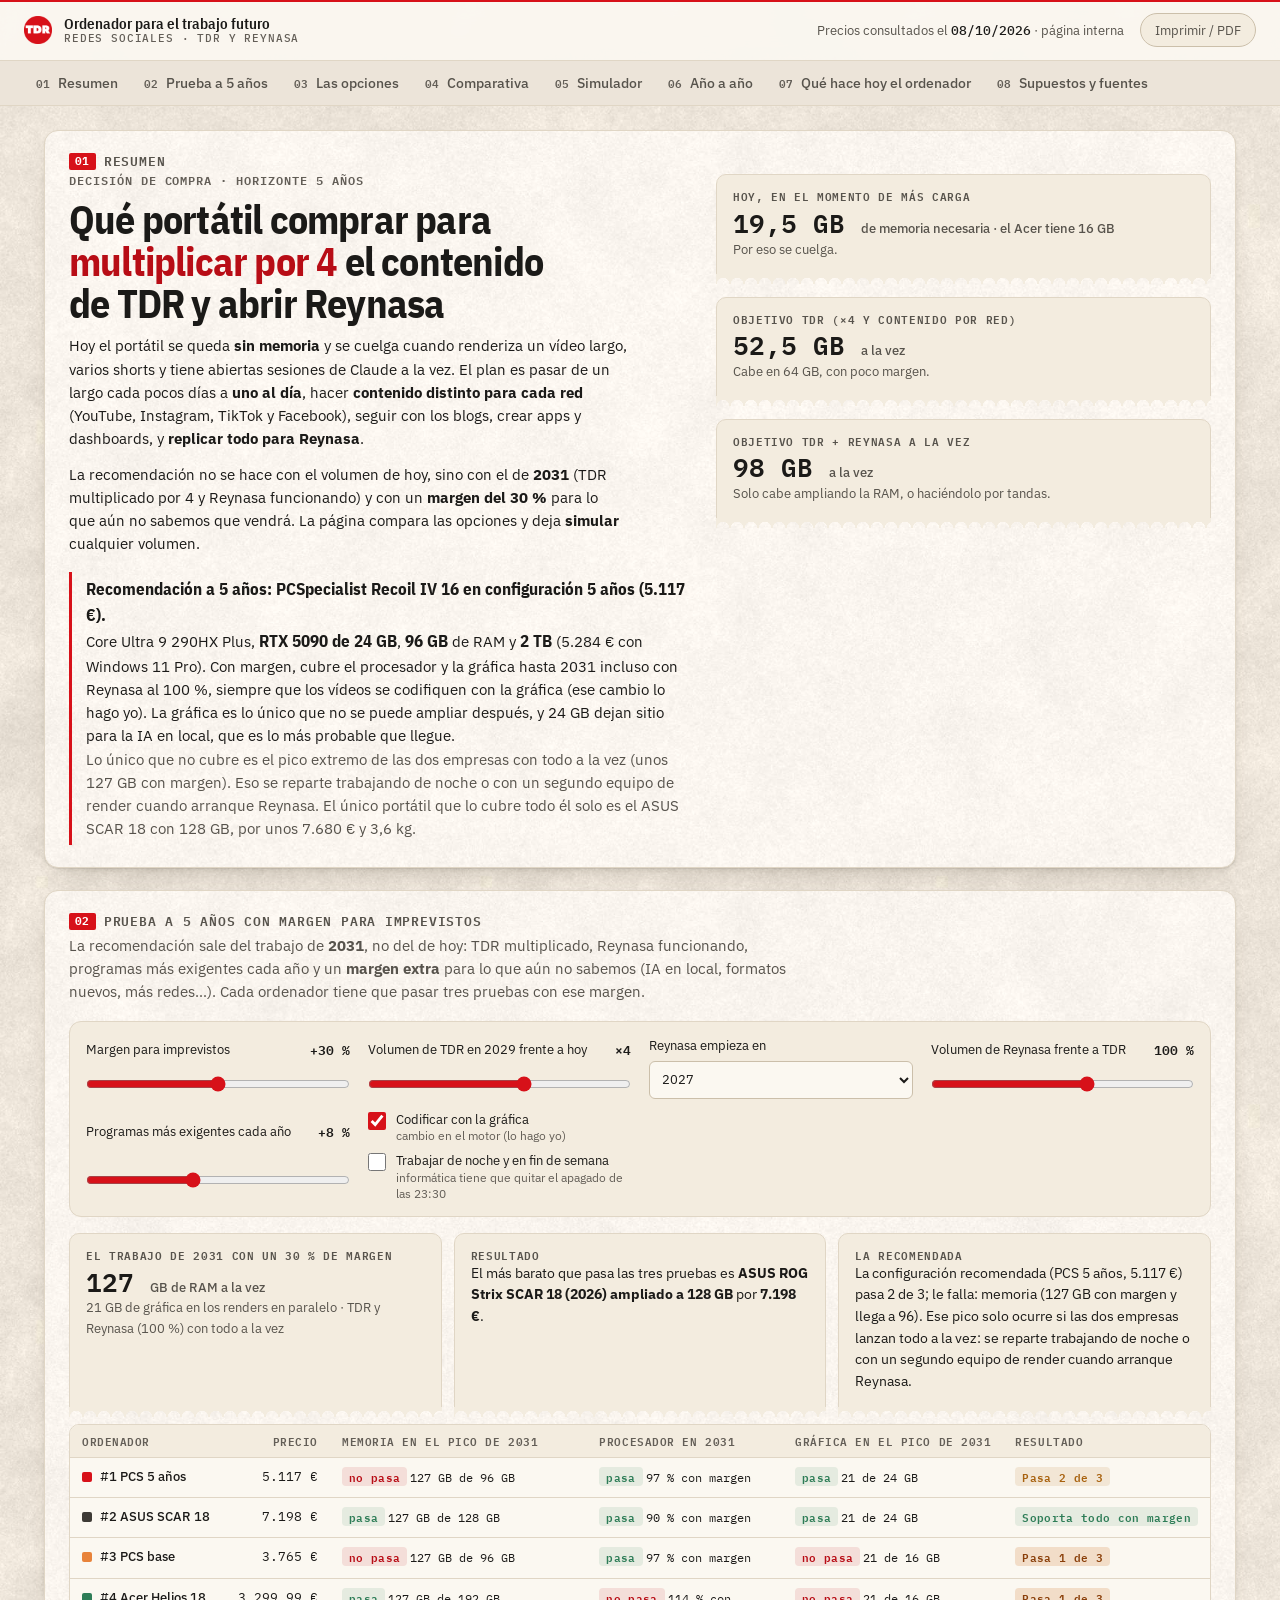
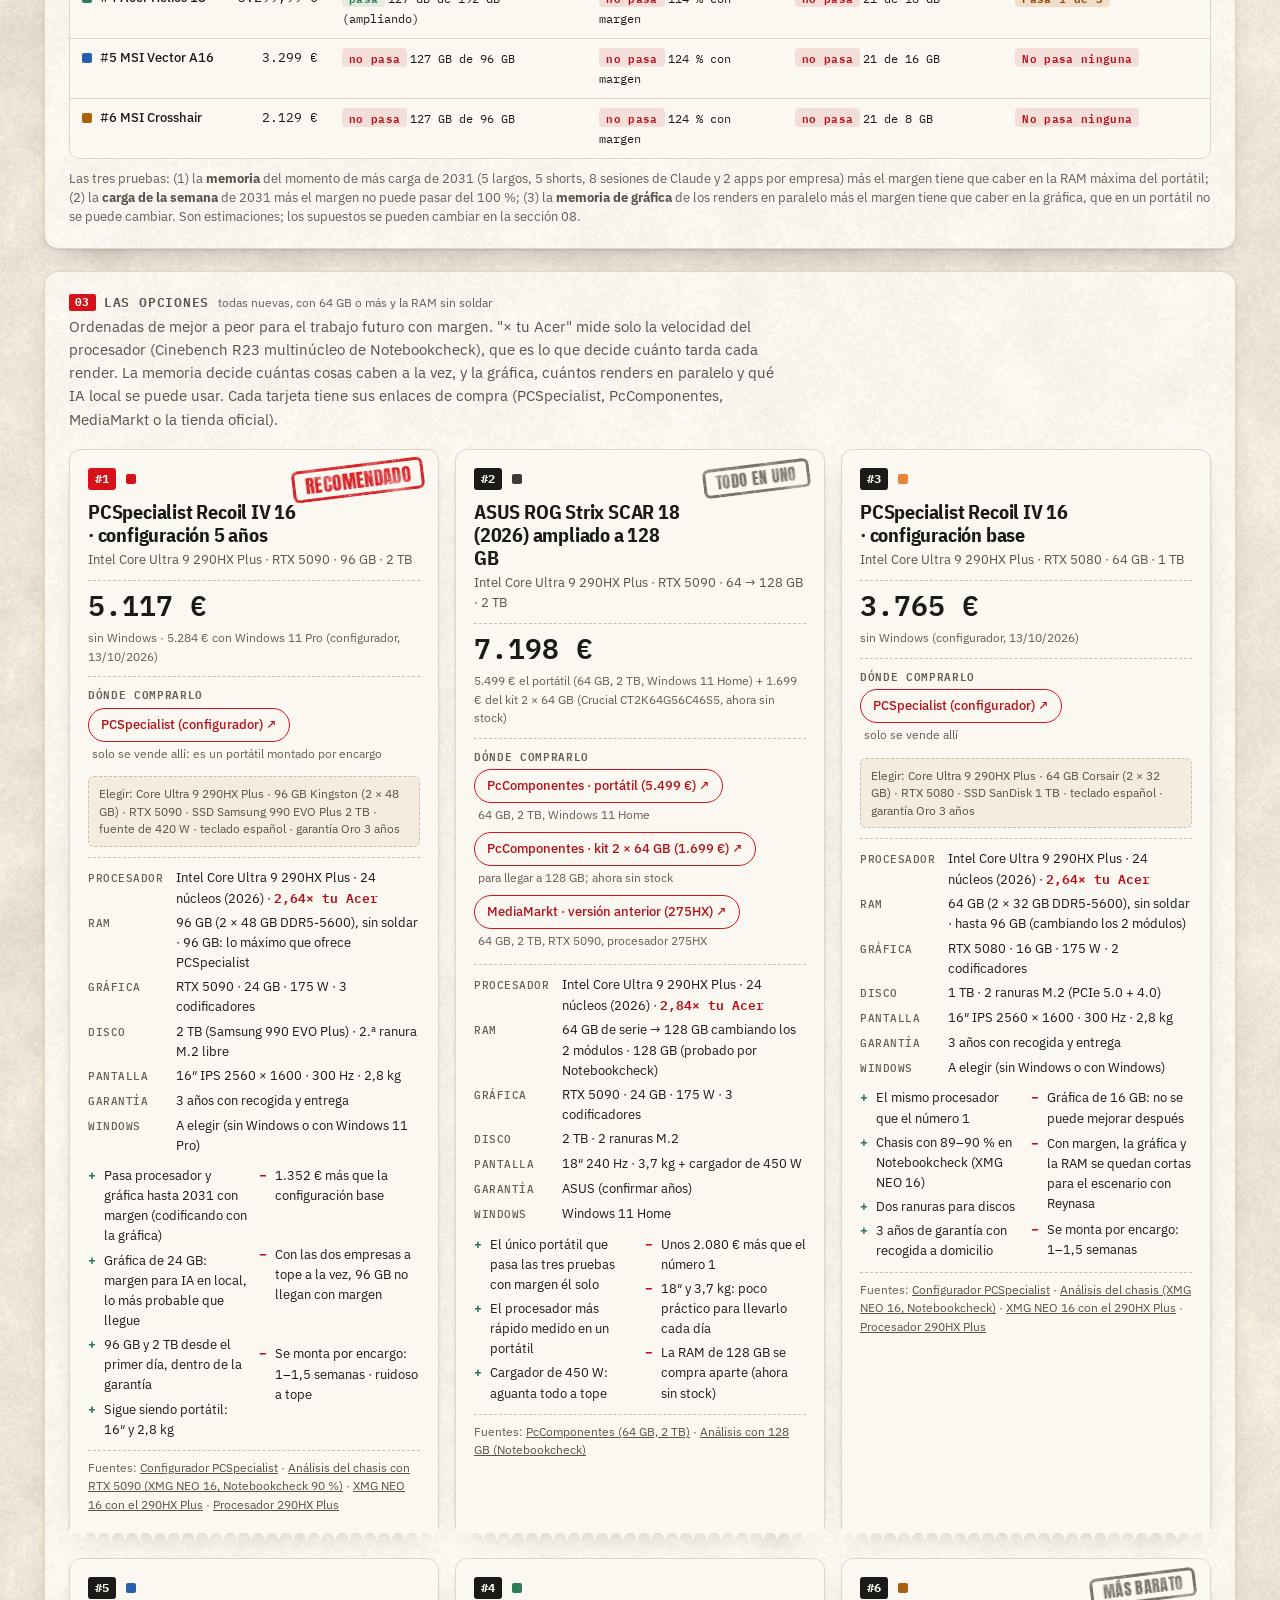
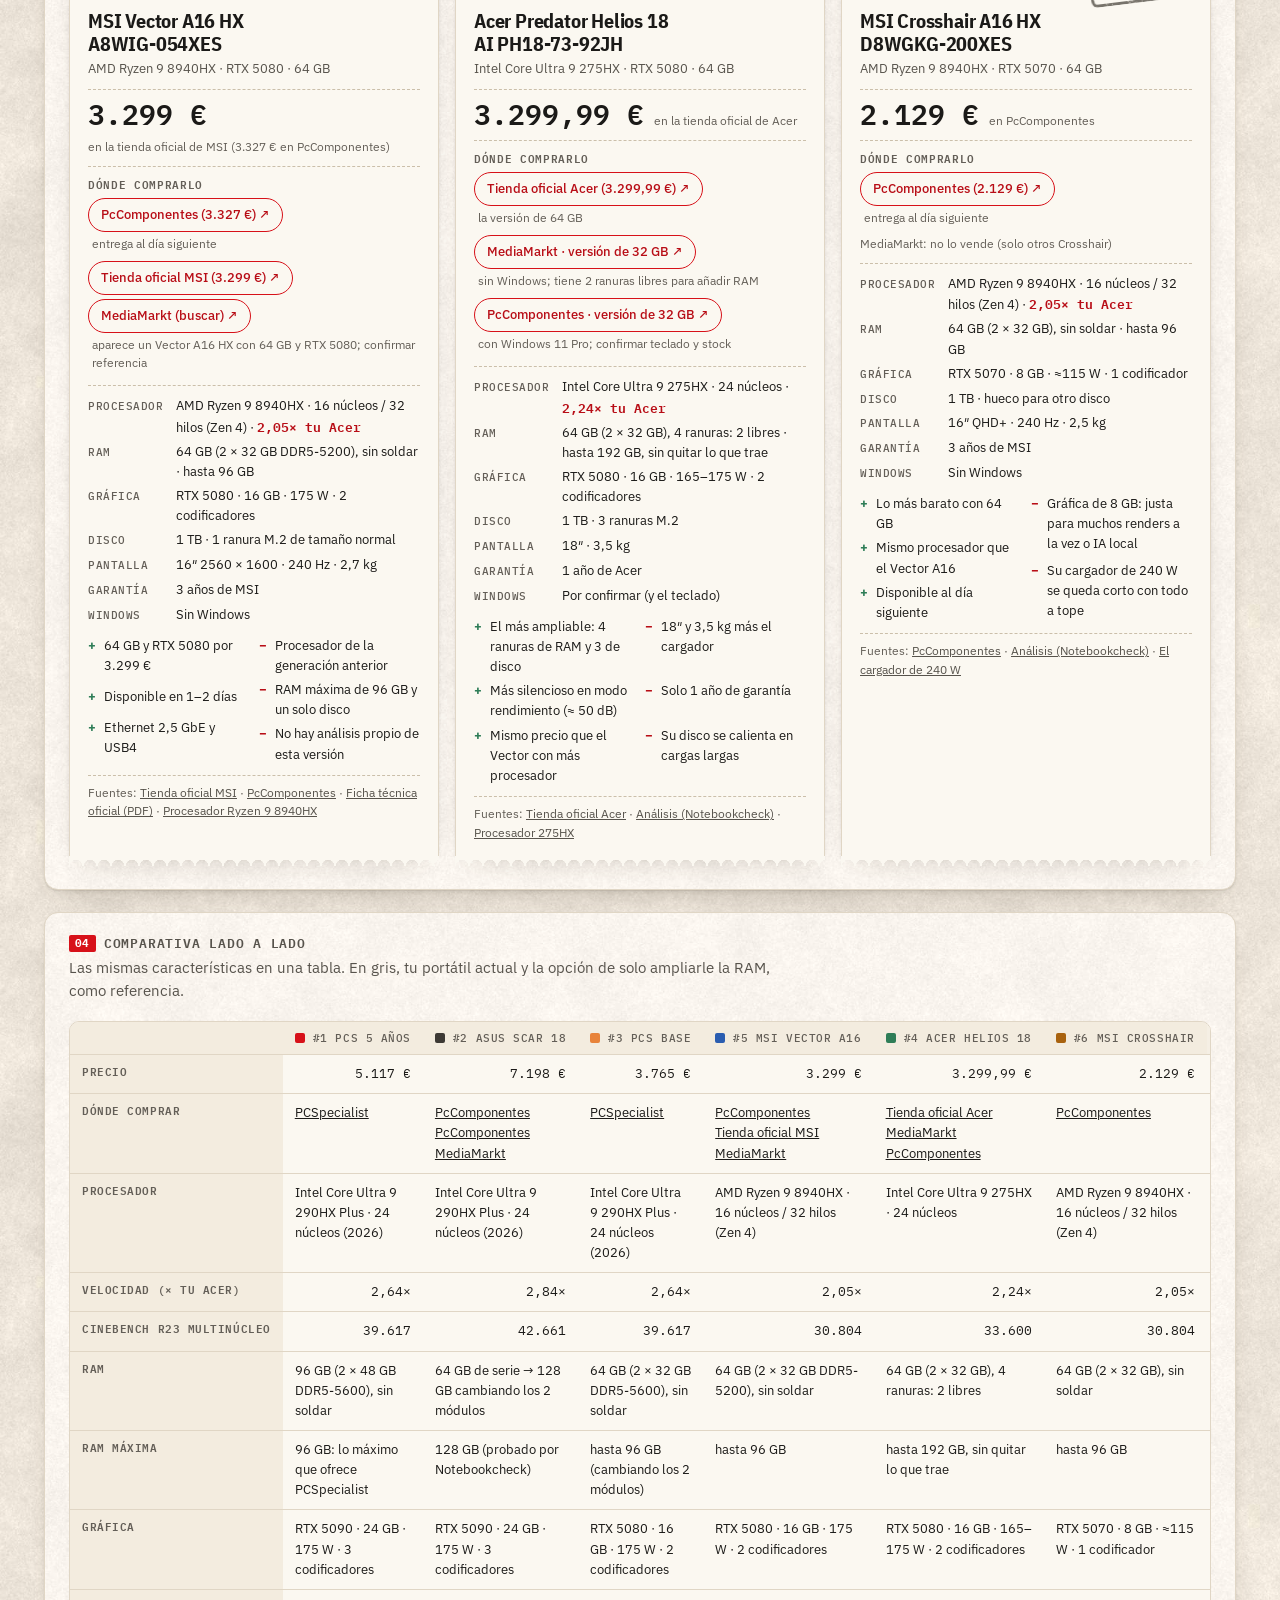
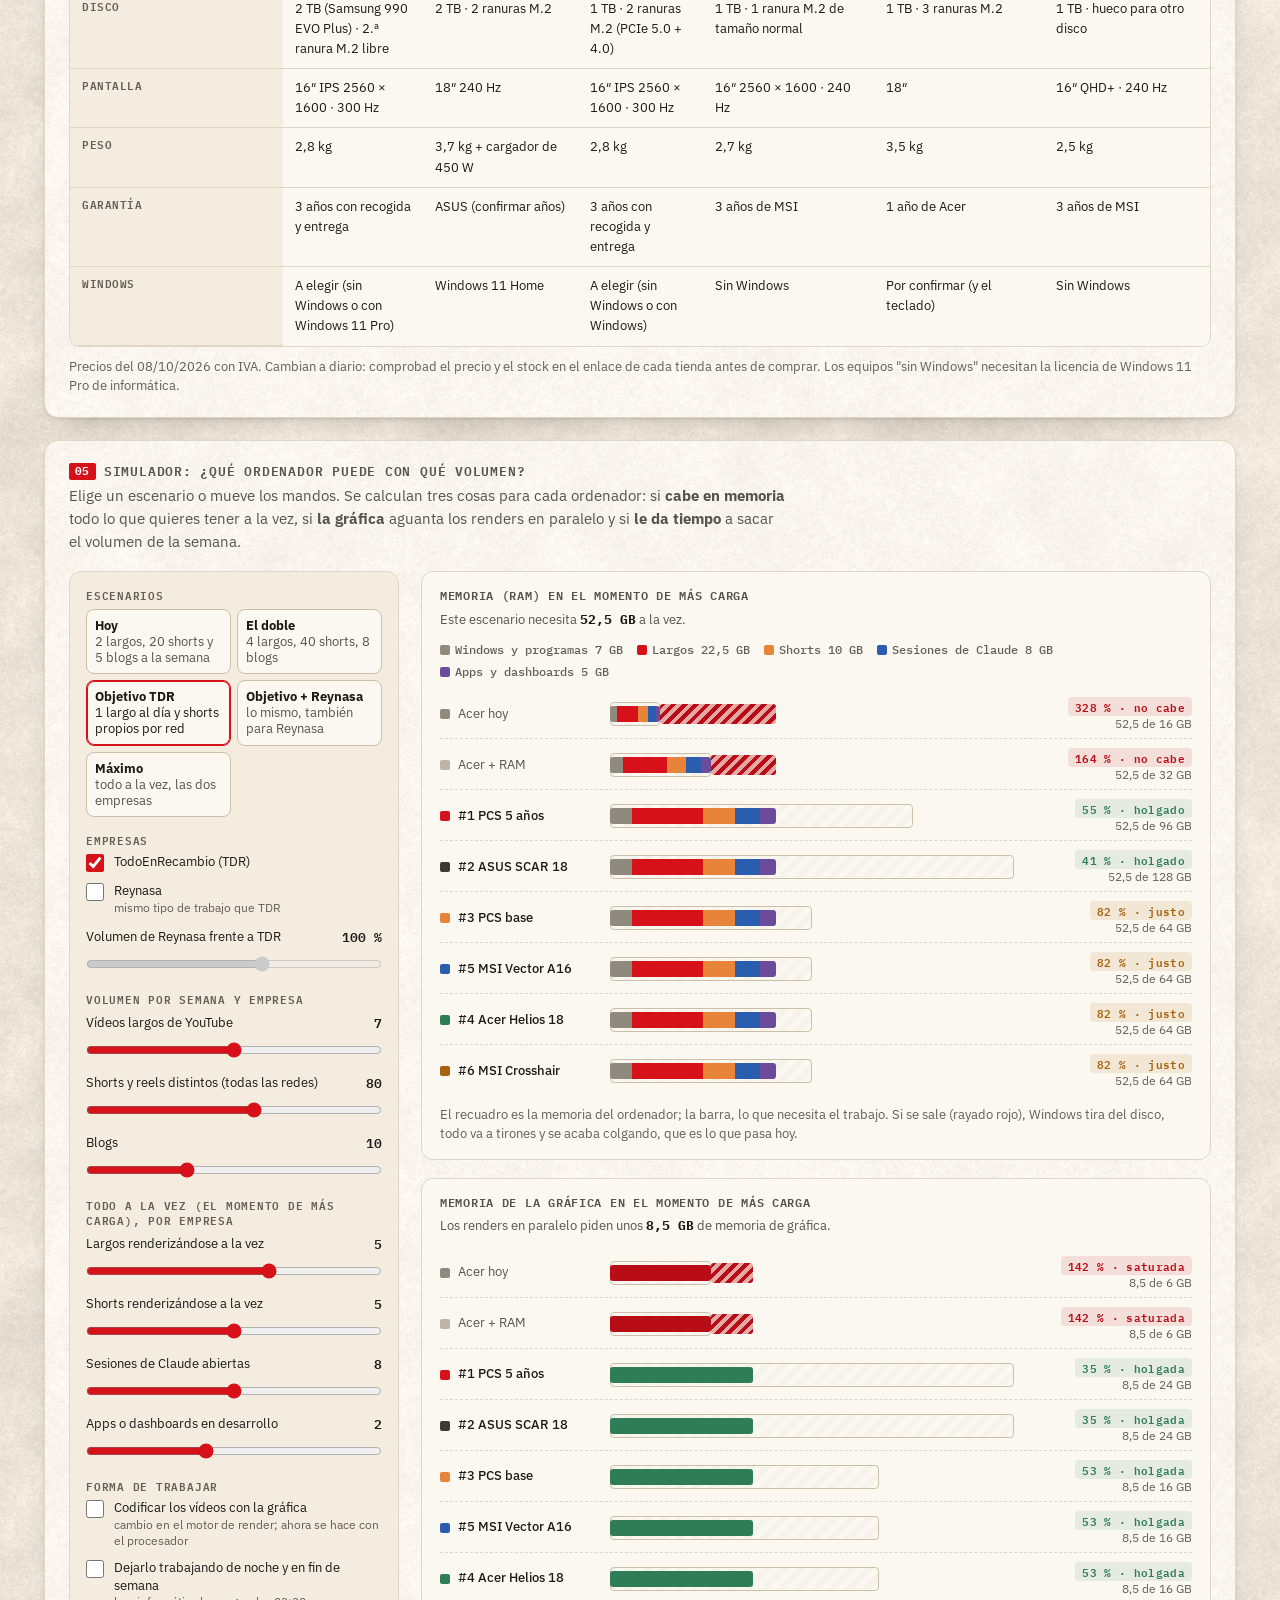
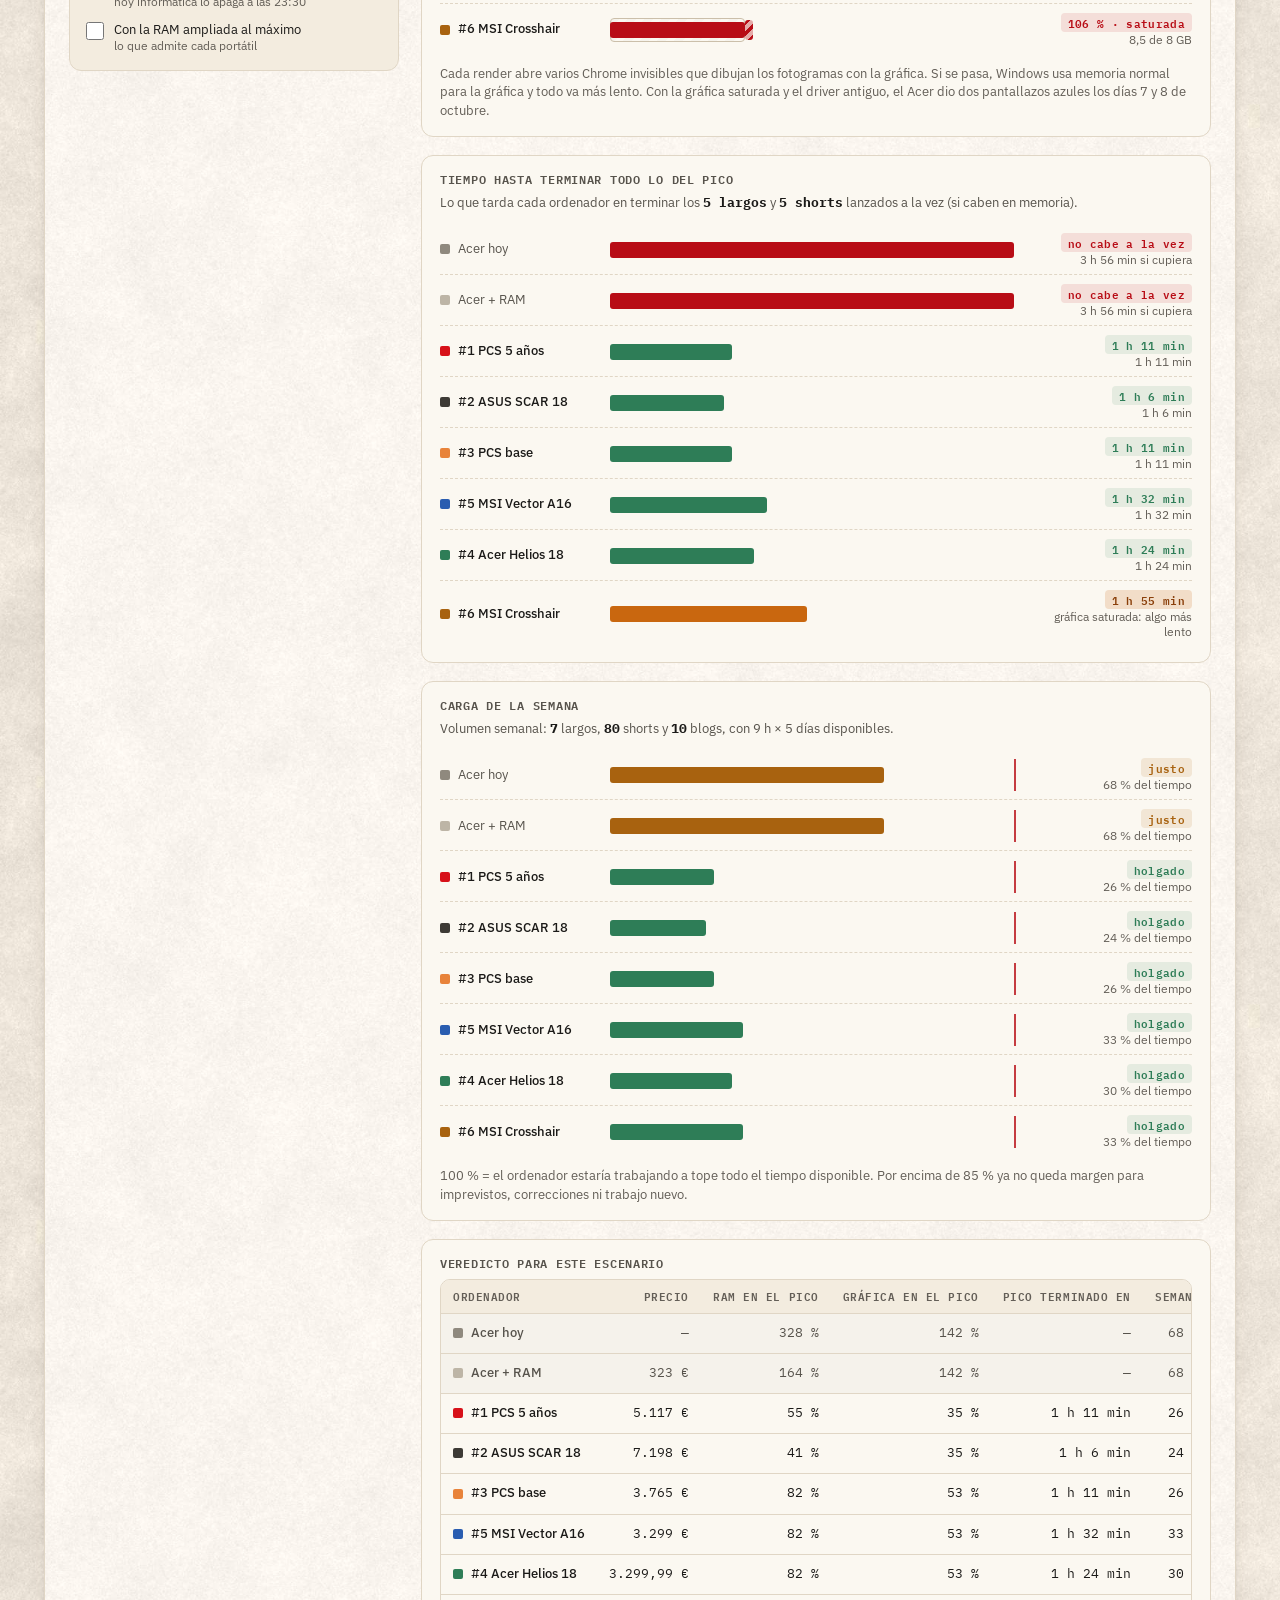
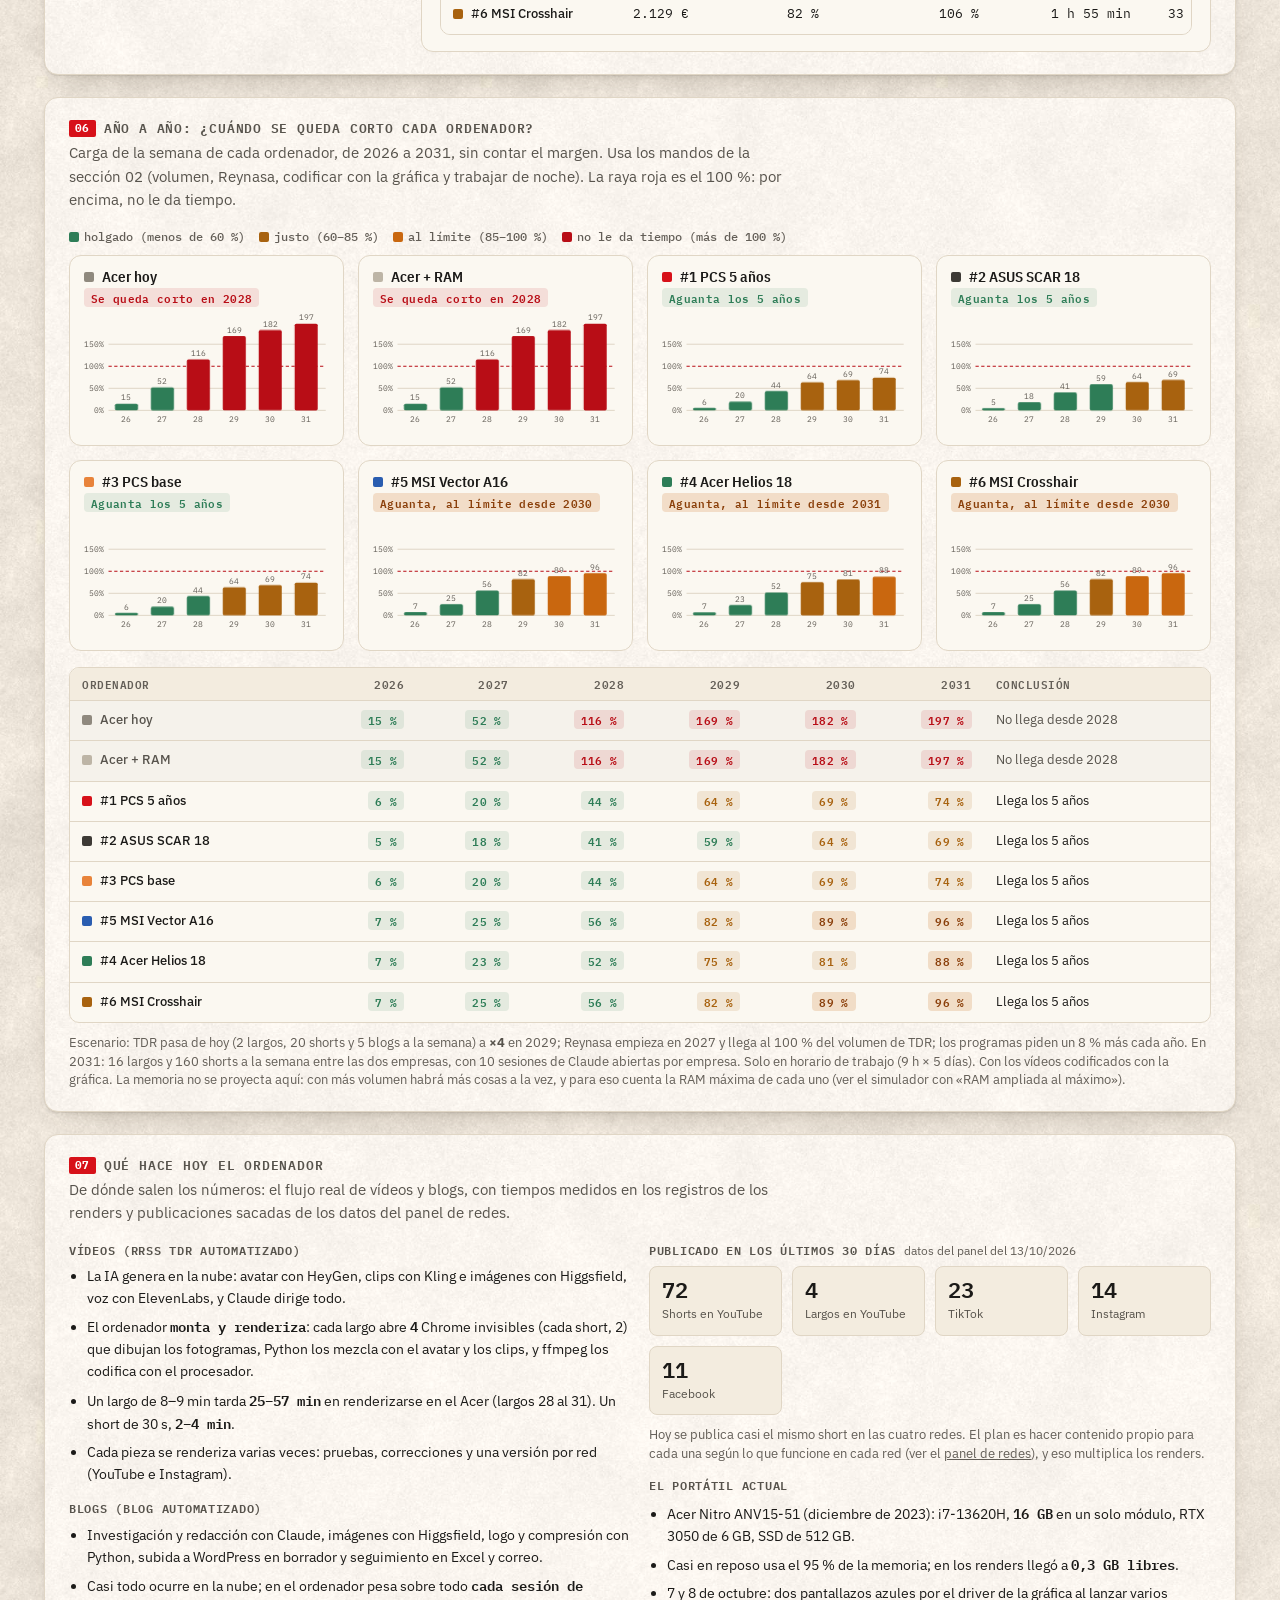
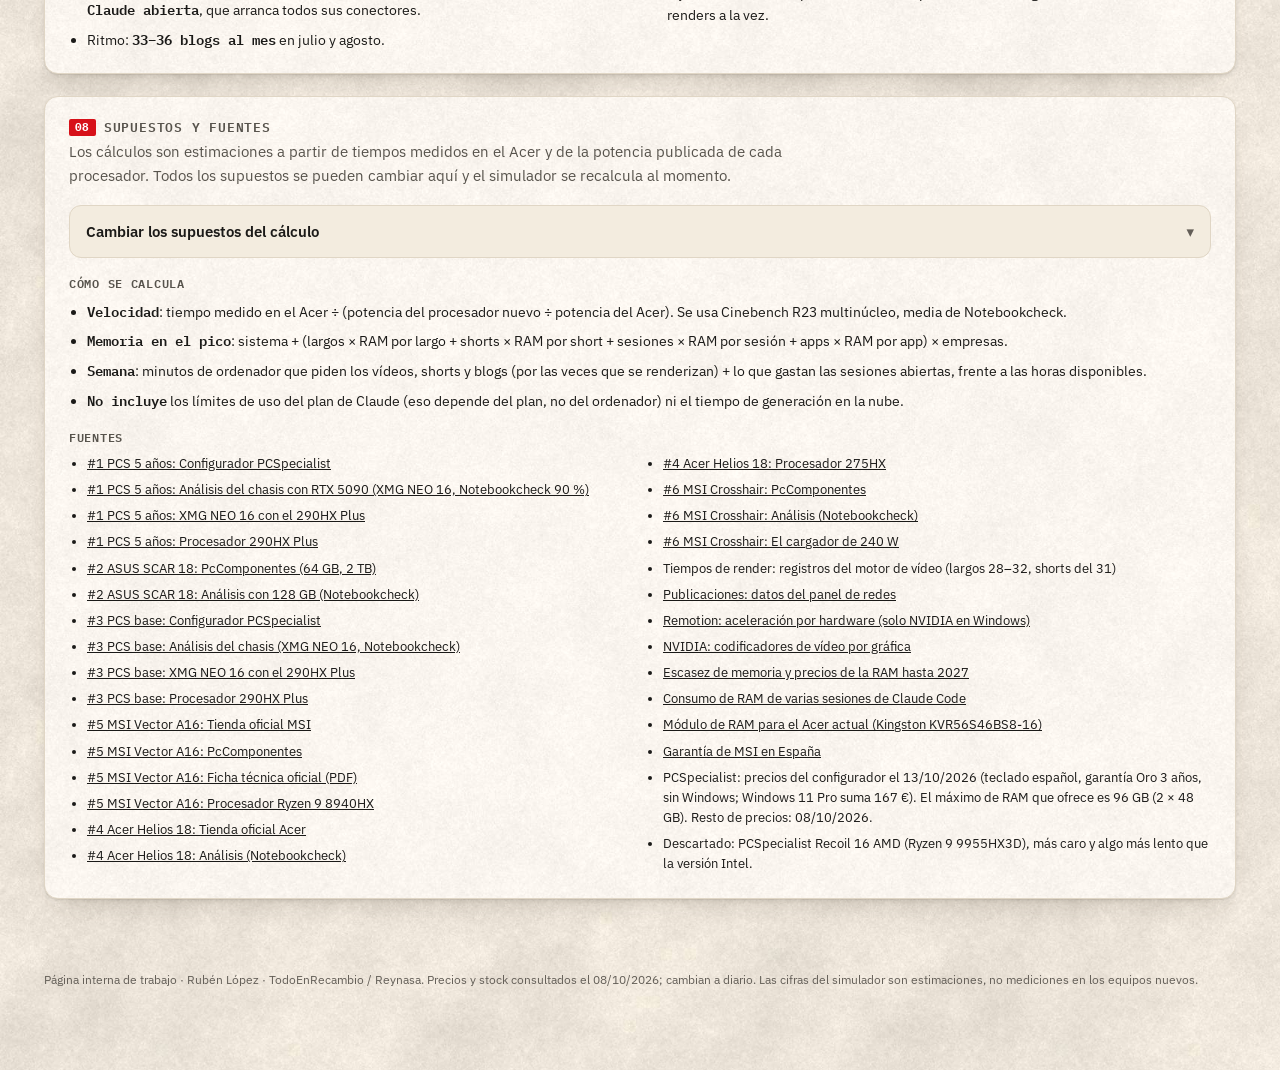
==== commit ec4f65ce: "Ordenador futuro: recomendación a 5 años con margen, prueba de 3 criterios y enlaces de compra Co-Au" ====
--- a/ordenador-trabajo-futuro/index.html
+++ b/ordenador-trabajo-futuro/index.html
@@ -95,8 +95,9 @@
 .portada h1 em { font-style: normal; color: var(--marca-tinta); }
 .portada .ticker { font: 600 12px/1 var(--f-cifra); letter-spacing: .08em; color: var(--tinta-tenue); text-transform: uppercase; }
 .portada p { margin: 0 0 12px; max-width: 62ch; }
-.claves { display: grid; gap: 12px; }
-.clave { position: relative; background: var(--capa2); border: 1px solid var(--linea); border-radius: 10px 10px 0 0; padding: 14px 16px; margin-bottom: 10px; }
+.claves { display: grid; gap: 12px; min-width: 0; }
+.portada > div { min-width: 0; }
+.clave { position: relative; min-width: 0; background: var(--capa2); border: 1px solid var(--linea); border-radius: 10px 10px 0 0; padding: 14px 16px; margin-bottom: 10px; }
 .clave::after {
   content: ""; position: absolute; left: -1px; right: -1px; bottom: -10px; height: 10px;
   background: radial-gradient(circle at 7px 10px, transparent 6px, var(--capa2) 6.5px) repeat-x; background-size: 14px 10px;
@@ -132,6 +133,11 @@
   border: 1px solid var(--marca); color: var(--marca-tinta); padding: 6px 12px; border-radius: 999px; min-height: 34px;
 }
 .ir:hover { background: var(--marca-suave); }
+.tiendas { display: flex; flex-direction: column; gap: 4px; border-top: 1px dashed var(--linea-fuerte); padding-top: 10px; }
+.tiendas .t-et { font: 600 11px/1.3 var(--f-cifra); letter-spacing: .06em; text-transform: uppercase; color: var(--tinta-tenue); margin-bottom: 2px; }
+.tiendas small { color: var(--tinta-tenue); font-size: 11.5px; margin: -1px 0 4px 4px; }
+.tiendas .no-tienda { font-size: 12px; color: var(--tinta-tenue); }
+.config { margin: 0; font-size: 12px; line-height: 1.45; color: var(--tinta-suave); background: var(--capa2); border: 1px dashed var(--linea-fuerte); border-radius: 6px; padding: 8px 10px; }
 .specs { margin: 0; display: grid; grid-template-columns: auto 1fr; gap: 4px 12px; font-size: 13px; border-top: 1px dashed var(--linea-fuerte); padding-top: 10px; }
 .specs dt { color: var(--tinta-tenue); font: 500 11px/1.9 var(--f-cifra); text-transform: uppercase; letter-spacing: .05em; }
 .specs dd { margin: 0; }
@@ -212,10 +218,10 @@
 .marcas { display: flex; justify-content: space-between; font: 500 10.5px var(--f-cifra); color: var(--tinta-tenue); margin: 4px 0 0 170px; padding-right: 162px; }
 
 /* proyección a 5 años */
-.proy-mandos { display: grid; grid-template-columns: repeat(auto-fit, minmax(210px, 1fr)); gap: 12px 18px; background: var(--capa2); border: 1px solid var(--linea); border-radius: 12px; padding: 14px 16px; margin-bottom: 16px; }
+.proy-mandos { display: grid; grid-template-columns: repeat(auto-fit, minmax(min(210px, 100%), 1fr)); gap: 12px 18px; background: var(--capa2); border: 1px solid var(--linea); border-radius: 12px; padding: 14px 16px; margin-bottom: 16px; }
 .proy-mandos label.sel { display: grid; gap: 4px; font-size: 13px; }
 .proy-mandos select { border: 1px solid var(--linea-fuerte); background: var(--capa1); border-radius: 6px; padding: 7px 8px; min-height: 38px; }
-.multiples { display: grid; grid-template-columns: repeat(auto-fill, minmax(270px, 1fr)); gap: 14px; }
+.multiples { display: grid; grid-template-columns: repeat(auto-fill, minmax(min(270px, 100%), 1fr)); gap: 14px; }
 .mini { background: var(--capa1); border: 1px solid var(--linea); border-radius: 12px; padding: 12px 14px 8px; }
 .mini h4 { margin: 0 0 2px; display: flex; align-items: center; gap: 8px; font: 600 15px/1.2 var(--f-titulo); }
 .mini .ver { font-size: 12.5px; margin: 0 0 6px; }
@@ -240,7 +246,7 @@
 details.sup summary::-webkit-details-marker { display: none; }
 details.sup summary::after { content: "▾"; color: var(--tinta-tenue); }
 details.sup[open] summary::after { content: "▴"; }
-.sup-grid { display: grid; grid-template-columns: repeat(auto-fill, minmax(300px, 1fr)); gap: 10px 18px; padding: 0 16px 16px; }
+.sup-grid { display: grid; grid-template-columns: repeat(auto-fill, minmax(min(300px, 100%), 1fr)); gap: 10px 18px; padding: 0 16px 16px; }
 .sup-item { display: grid; grid-template-columns: 1fr 96px; gap: 2px 10px; align-items: center; font-size: 13px; border-bottom: 1px dashed var(--linea-fuerte); padding: 6px 0; }
 .sup-item input { width: 96px; border: 1px solid var(--linea-fuerte); border-radius: 6px; padding: 6px 8px; background: var(--capa1); font-family: var(--f-cifra); text-align: right; min-height: 34px; }
 .sup-item small { grid-column: 1 / -1; color: var(--tinta-tenue); font-size: 11.5px; }
@@ -296,12 +302,13 @@
 
 <nav class="indice" aria-label="Secciones">
   <a href="#resumen"><span class="n">01</span>Resumen</a>
-  <a href="#opciones"><span class="n">02</span>Las 5 opciones</a>
-  <a href="#comparativa"><span class="n">03</span>Comparativa</a>
-  <a href="#simulador"><span class="n">04</span>Simulador</a>
-  <a href="#futuro"><span class="n">05</span>A 5 años</a>
-  <a href="#contexto"><span class="n">06</span>Qué hace hoy el ordenador</a>
-  <a href="#supuestos"><span class="n">07</span>Supuestos y fuentes</a>
+  <a href="#prueba"><span class="n">02</span>Prueba a 5 años</a>
+  <a href="#opciones"><span class="n">03</span>Las opciones</a>
+  <a href="#comparativa"><span class="n">04</span>Comparativa</a>
+  <a href="#simulador"><span class="n">05</span>Simulador</a>
+  <a href="#futuro"><span class="n">06</span>Año a año</a>
+  <a href="#contexto"><span class="n">07</span>Qué hace hoy el ordenador</a>
+  <a href="#supuestos"><span class="n">08</span>Supuestos y fuentes</a>
 </nav>
 
 <main id="principal">
@@ -314,20 +321,43 @@
         <p class="ticker">Decisión de compra · horizonte 5 años</p>
         <h1>Qué portátil comprar para <em>multiplicar por 4</em> el contenido de TDR y abrir Reynasa</h1>
         <p>Hoy el portátil se queda <b>sin memoria</b> y se cuelga cuando renderiza un vídeo largo, varios shorts y tiene abiertas sesiones de Claude a la vez. El plan es pasar de un largo cada pocos días a <b>uno al día</b>, hacer <b>contenido distinto para cada red</b> (YouTube, Instagram, TikTok y Facebook), seguir con los blogs, crear apps y dashboards, y <b>replicar todo para Reynasa</b>.</p>
-        <p>Esta página compara las 5 mejores opciones que encontré y deja <b>simular</b> cualquier volumen de trabajo para ver qué ordenador puede con él hoy y dentro de 5 años.</p>
+        <p>La recomendación no se hace con el volumen de hoy, sino con el de <b>2031</b> (TDR multiplicado por 4 y Reynasa funcionando) y con un <b>margen del 30 %</b> para lo que aún no sabemos que vendrá. La página compara las opciones y deja <b>simular</b> cualquier volumen.</p>
         <div class="reco">
-          <b>Recomendación: PCSpecialist Recoil IV 16 (3.752 €).</b><br>
-          Es el procesador más rápido de la lista (<span class="cifra">2,6×</span> el actual), trae 64 GB que se pueden ampliar, dos ranuras para discos y 3 años de garantía con recogida. Si hay que ajustar presupuesto, el <b>MSI Crosshair A16</b> (2.129 €) cumple lo mínimo: 64 GB y el doble de velocidad.
+          <b>Recomendación a 5 años: PCSpecialist Recoil IV 16 en configuración 5 años (5.117 €).</b><br>
+          Core Ultra 9 290HX Plus, <b>RTX 5090 de 24 GB</b>, <b>96 GB</b> de RAM y <b>2 TB</b> (5.284 € con Windows 11 Pro). Con margen, cubre el procesador y la gráfica hasta 2031 incluso con Reynasa al 100 %, siempre que los vídeos se codifiquen con la gráfica (ese cambio lo hago yo). La gráfica es lo único que no se puede ampliar después, y 24 GB dejan sitio para la IA en local, que es lo más probable que llegue.<br>
+          <span style="color:var(--tinta-suave)">Lo único que no cubre es el pico extremo de las dos empresas con todo a la vez (unos 127 GB con margen). Eso se reparte trabajando de noche o con un segundo equipo de render cuando arranque Reynasa. El único portátil que lo cubre todo él solo es el ASUS SCAR 18 con 128 GB, por unos 7.680 € y 3,6 kg.</span>
         </div>
       </div>
       <div class="claves" id="claves" aria-live="polite"></div>
     </div>
   </section>
 
-  <!-- 02 OPCIONES -->
+  <!-- 02 PRUEBA A 5 AÑOS -->
+  <section class="caja" id="prueba">
+    <h2>Prueba a 5 años con margen para imprevistos</h2>
+    <p class="bajada">La recomendación sale del trabajo de <b>2031</b>, no del de hoy: TDR multiplicado, Reynasa funcionando, programas más exigentes cada año y un <b>margen extra</b> para lo que aún no sabemos (IA en local, formatos nuevos, más redes…). Cada ordenador tiene que pasar tres pruebas con ese margen.</p>
+    <div class="proy-mandos">
+      <div class="deslizador"><label for="p-margen">Margen para imprevistos</label><output id="o-margen"></output><input type="range" id="p-margen" min="0" max="60" step="5"></div>
+      <div class="deslizador"><label for="p-objetivo">Volumen de TDR en 2029 frente a hoy</label><output id="o-objetivo"></output><input type="range" id="p-objetivo" min="1" max="6" step="0.5"></div>
+      <label class="sel">Reynasa empieza en
+        <select id="p-reyDesde"><option value="0">Nunca</option><option value="2027">2027</option><option value="2028">2028</option><option value="2029">2029</option><option value="2030">2030</option></select>
+      </label>
+      <div class="deslizador"><label for="p-reyPct">Volumen de Reynasa frente a TDR</label><output id="o-p-reyPct"></output><input type="range" id="p-reyPct" min="25" max="150" step="25"></div>
+      <div class="deslizador"><label for="p-soft">Programas más exigentes cada año</label><output id="o-soft"></output><input type="range" id="p-soft" min="0" max="20" step="1"></div>
+      <div style="display:grid;gap:8px">
+        <label class="interruptor"><input type="checkbox" id="p-nvenc"><span>Codificar con la gráfica<small>cambio en el motor (lo hago yo)</small></span></label>
+        <label class="interruptor"><input type="checkbox" id="p-noches"><span>Trabajar de noche y en fin de semana<small>informática tiene que quitar el apagado de las 23:30</small></span></label>
+      </div>
+    </div>
+    <div class="claves" id="reco-auto" style="grid-template-columns:repeat(auto-fit,minmax(min(260px,100%),1fr));margin-bottom:6px" aria-live="polite"></div>
+    <div class="tabla-env"><table id="tabla-prueba"></table></div>
+    <p class="nota" id="nota-prueba"></p>
+  </section>
+
+  <!-- 03 OPCIONES -->
   <section class="caja" id="opciones">
-    <h2>Las 5 opciones <small style="text-transform:none;letter-spacing:0;font:400 12px var(--f-texto);color:var(--tinta-tenue)">todas nuevas, con 64 GB y la RAM sin soldar</small></h2>
-    <p class="bajada">Ordenadas de mejor a peor para este trabajo. "× tu Acer" mide solo la velocidad del procesador (Cinebench R23 multinúcleo, media de Notebookcheck), que es lo que decide cuánto tarda cada render. La memoria decide cuántas cosas caben a la vez: las cinco tienen 4 veces la actual.</p>
+    <h2>Las opciones <small style="text-transform:none;letter-spacing:0;font:400 12px var(--f-texto);color:var(--tinta-tenue)">todas nuevas, con 64 GB o más y la RAM sin soldar</small></h2>
+    <p class="bajada">Ordenadas de mejor a peor para el trabajo futuro con margen. "× tu Acer" mide solo la velocidad del procesador (Cinebench R23 multinúcleo de Notebookcheck), que es lo que decide cuánto tarda cada render. La memoria decide cuántas cosas caben a la vez, y la gráfica, cuántos renders en paralelo y qué IA local se puede usar. Cada tarjeta tiene sus enlaces de compra (PCSpecialist, PcComponentes, MediaMarkt o la tienda oficial).</p>
     <div class="opciones" id="lista-opciones"></div>
   </section>
 
@@ -411,16 +441,8 @@
 
   <!-- 05 FUTURO -->
   <section class="caja" id="futuro">
-    <h2>A 5 años: ¿cuándo se queda corto cada ordenador?</h2>
-    <p class="bajada">Carga de la semana de cada ordenador, año a año, si el volumen crece como indiques. También usa los interruptores del simulador (codificar con la gráfica y trabajar de noche). La raya roja es el 100 %: por encima, no le da tiempo.</p>
-    <div class="proy-mandos">
-      <div class="deslizador"><label for="p-objetivo">Volumen de TDR en 2029 frente a hoy</label><output id="o-objetivo"></output><input type="range" id="p-objetivo" min="1" max="6" step="0.5"></div>
-      <label class="sel">Reynasa empieza en
-        <select id="p-reyDesde"><option value="0">Nunca</option><option value="2027">2027</option><option value="2028">2028</option><option value="2029">2029</option><option value="2030">2030</option></select>
-      </label>
-      <div class="deslizador"><label for="p-reyPct">Volumen de Reynasa frente a TDR</label><output id="o-p-reyPct"></output><input type="range" id="p-reyPct" min="25" max="150" step="25"></div>
-      <div class="deslizador"><label for="p-soft">Programas más exigentes cada año</label><output id="o-soft"></output><input type="range" id="p-soft" min="0" max="20" step="1"></div>
-    </div>
+    <h2>Año a año: ¿cuándo se queda corto cada ordenador?</h2>
+    <p class="bajada">Carga de la semana de cada ordenador, de 2026 a 2031, sin contar el margen. Usa los mandos de la sección 02 (volumen, Reynasa, codificar con la gráfica y trabajar de noche). La raya roja es el 100 %: por encima, no le da tiempo.</p>
     <div class="leyenda"><span><i style="background:var(--ok)"></i>holgado (menos de 60 %)</span><span><i style="background:var(--justo)"></i>justo (60–85 %)</span><span><i style="background:#c9670f"></i>al límite (85–100 %)</span><span><i style="background:var(--mal)"></i>no le da tiempo (más de 100 %)</span></div>
     <div class="multiples" id="multiples"></div>
     <div class="tabla-env" style="margin-top:16px"><table id="tabla-futuro"></table></div>
@@ -493,17 +515,62 @@
   /* ───────── datos de los ordenadores ───────── */
   var EQUIPOS = [
     {
-      id: "pcs", rank: 1, nombre: "PCSpecialist Recoil IV 16", corto: "PCS Recoil IV", color: "#d71119",
-      sub: "Intel Core Ultra 9 290HX Plus · RTX 5080 · 64 GB",
-      precio: 3752, precioNota: "configurado con 290HX Plus, RTX 5080, 64 GB y 1 TB, sin Windows",
+      id: "pcsfut", rank: 1, nombre: "PCSpecialist Recoil IV 16 · configuración 5 años", corto: "PCS 5 años", color: "#d71119",
+      sub: "Intel Core Ultra 9 290HX Plus · RTX 5090 · 96 GB · 2 TB",
+      precio: 5117, precioNota: "sin Windows · 5.284 € con Windows 11 Pro (configurador, 13/10/2026)",
       tienda: "pcspecialist.es (configurador)", url: "https://www.pcspecialist.es/notebooks/recoil-IV-16/",
+      tiendas: [["PCSpecialist (configurador)", "https://www.pcspecialist.es/notebooks/recoil-IV-16/", "solo se vende allí: es un portátil montado por encargo"]],
+      config: "Elegir: Core Ultra 9 290HX Plus · 96 GB Kingston (2 × 48 GB) · RTX 5090 · SSD Samsung 990 EVO Plus 2 TB · fuente de 420 W · teclado español · garantía Oro 3 años",
       cpu: "Intel Core Ultra 9 290HX Plus · 24 núcleos (2026)", r23: 39617,
-      ram: 64, ramTxt: "64 GB (2 × 32 GB DDR5-5600), sin soldar", ramMax: 128, ramMaxTxt: "hasta 128 GB (por confirmar)*",
+      ram: 96, ramTxt: "96 GB (2 × 48 GB DDR5-5600), sin soldar", ramMax: 96, ramMaxTxt: "96 GB: lo máximo que ofrece PCSpecialist",
+      gpu: "RTX 5090 · 24 GB · 175 W · 3 codificadores", vram: 24,
+      ssd: "2 TB (Samsung 990 EVO Plus) · 2.ª ranura M.2 libre", pantalla: "16″ IPS 2560 × 1600 · 300 Hz", peso: "2,8 kg",
+      garantia: "3 años con recogida y entrega", so: "A elegir (sin Windows o con Windows 11 Pro)",
+      pros: ["Pasa procesador y gráfica hasta 2031 con margen (codificando con la gráfica)", "Gráfica de 24 GB: margen para IA en local, lo más probable que llegue", "96 GB y 2 TB desde el primer día, dentro de la garantía", "Sigue siendo portátil: 16″ y 2,8 kg"],
+      contras: ["1.352 € más que la configuración base", "Con las dos empresas a tope a la vez, 96 GB no llegan con margen", "Se monta por encargo: 1–1,5 semanas · ruidoso a tope"],
+      fuentes: [
+        ["Configurador PCSpecialist", "https://www.pcspecialist.es/notebooks/recoil-IV-16/"],
+        ["Análisis del chasis con RTX 5090 (XMG NEO 16, Notebookcheck 90 %)", "https://www.notebookcheck.net/The-fastest-gaming-laptop-is-now-even-better-thanks-to-300-Hz-mini-LED-XMG-Neo-16-E25-RTX-5090-laptop-review.1016705.0.html"],
+        ["XMG NEO 16 con el 290HX Plus", "https://www.notebookcheck.com/XMG-NEO-16-erhaelt-Core-Ultra-9-290HX-Plus-und-erstmals-ein-OLED-Display.1377008.0.html"],
+        ["Procesador 290HX Plus", "https://www.notebookcheck.net/Intel-Core-Ultra-9-290HX-Plus-Processor-Benchmarks-and-Specs.1252402.0.html"]
+      ]
+    },
+    {
+      id: "scar", rank: 2, nombre: "ASUS ROG Strix SCAR 18 (2026) ampliado a 128 GB", corto: "ASUS SCAR 18", color: "#3d3a35",
+      sub: "Intel Core Ultra 9 290HX Plus · RTX 5090 · 64 → 128 GB · 2 TB",
+      precio: 7198, precioNota: "5.499 € el portátil (64 GB, 2 TB, Windows 11 Home) + 1.699 € del kit 2 × 64 GB (Crucial CT2K64G56C46S5, ahora sin stock)",
+      tienda: "PcComponentes", url: "https://www.pccomponentes.com/portatil-asus-rog-strix-scar-18-18-intel-core-ultra-9-290hx-plus-64gb-2tb-ssd-rtx-5090-windows-11-home",
+      tiendas: [
+        ["PcComponentes · portátil (5.499 €)", "https://www.pccomponentes.com/portatil-asus-rog-strix-scar-18-18-intel-core-ultra-9-290hx-plus-64gb-2tb-ssd-rtx-5090-windows-11-home", "64 GB, 2 TB, Windows 11 Home"],
+        ["PcComponentes · kit 2 × 64 GB (1.699 €)", "https://www.pccomponentes.com/memoria-ram-crucial-ct2k64g56c46s5-128gb-2x64gb-ddr5-5600mhz-cl46-so-dimm-ecc", "para llegar a 128 GB; ahora sin stock"],
+        ["MediaMarkt · versión anterior (275HX)", "https://www.mediamarkt.es/es/product/_portatil-gaming-asus-rog-strix-scar-18-g835lx-sa094w-18-wqxga-intelr-coretm-ultra-9-275hx-64-gb-ram-2-tb-ssd-geforce-rtxtm-5090-windows-11-1595249.html", "64 GB, 2 TB, RTX 5090, procesador 275HX"]
+      ],
+      cpu: "Intel Core Ultra 9 290HX Plus · 24 núcleos (2026)", r23: 42661,
+      ram: 128, ramTxt: "64 GB de serie → 128 GB cambiando los 2 módulos", ramMax: 128, ramMaxTxt: "128 GB (probado por Notebookcheck)",
+      gpu: "RTX 5090 · 24 GB · 175 W · 3 codificadores", vram: 24,
+      ssd: "2 TB · 2 ranuras M.2", pantalla: "18″ 240 Hz", peso: "3,7 kg + cargador de 450 W",
+      garantia: "ASUS (confirmar años)", so: "Windows 11 Home",
+      pros: ["El único portátil que pasa las tres pruebas con margen él solo", "El procesador más rápido medido en un portátil", "Cargador de 450 W: aguanta todo a tope"],
+      contras: ["Unos 2.080 € más que el número 1", "18″ y 3,7 kg: poco práctico para llevarlo cada día", "La RAM de 128 GB se compra aparte (ahora sin stock)"],
+      fuentes: [
+        ["PcComponentes (64 GB, 2 TB)", "https://www.pccomponentes.com/portatil-asus-rog-strix-scar-18-18-intel-core-ultra-9-290hx-plus-64gb-2tb-ssd-rtx-5090-windows-11-home"],
+        ["Análisis con 128 GB (Notebookcheck)", "https://www.notebookcheck.com/Gaming-Monster-mit-4K-Mini-LED-RTX-5090-und-128-GB-RAM-Asus-ROG-Strix-SCAR-18-G835LXG-im-Test.1341621.0.html"]
+      ]
+    },
+    {
+      id: "pcs", rank: 3, nombre: "PCSpecialist Recoil IV 16 · configuración base", corto: "PCS base", color: "#e8833a",
+      sub: "Intel Core Ultra 9 290HX Plus · RTX 5080 · 64 GB · 1 TB",
+      precio: 3765, precioNota: "sin Windows (configurador, 13/10/2026)",
+      tienda: "pcspecialist.es (configurador)", url: "https://www.pcspecialist.es/notebooks/recoil-IV-16/",
+      tiendas: [["PCSpecialist (configurador)", "https://www.pcspecialist.es/notebooks/recoil-IV-16/", "solo se vende allí"]],
+      config: "Elegir: Core Ultra 9 290HX Plus · 64 GB Corsair (2 × 32 GB) · RTX 5080 · SSD SanDisk 1 TB · teclado español · garantía Oro 3 años",
+      cpu: "Intel Core Ultra 9 290HX Plus · 24 núcleos (2026)", r23: 39617,
+      ram: 64, ramTxt: "64 GB (2 × 32 GB DDR5-5600), sin soldar", ramMax: 96, ramMaxTxt: "hasta 96 GB (cambiando los 2 módulos)",
       gpu: "RTX 5080 · 16 GB · 175 W · 2 codificadores", vram: 16,
       ssd: "1 TB · 2 ranuras M.2 (PCIe 5.0 + 4.0)", pantalla: "16″ IPS 2560 × 1600 · 300 Hz", peso: "2,8 kg",
       garantia: "3 años con recogida y entrega", so: "A elegir (sin Windows o con Windows)",
-      pros: ["El procesador más rápido de la lista", "Chasis con 89–90 % en Notebookcheck (XMG NEO 16)", "Dos ranuras para discos", "3 años de garantía con recogida a domicilio"],
-      contras: ["Unos 450 € más que el MSI Vector A16", "Se monta por encargo: 1–1,5 semanas", "Ruidoso a tope (≈ 55 dB)"],
+      pros: ["El mismo procesador que el número 1", "Chasis con 89–90 % en Notebookcheck (XMG NEO 16)", "Dos ranuras para discos", "3 años de garantía con recogida a domicilio"],
+      contras: ["Gráfica de 16 GB: no se puede mejorar después", "Con margen, la gráfica y la RAM se quedan cortas para el escenario con Reynasa", "Se monta por encargo: 1–1,5 semanas"],
       fuentes: [
         ["Configurador PCSpecialist", "https://www.pcspecialist.es/notebooks/recoil-IV-16/"],
         ["Análisis del chasis (XMG NEO 16, Notebookcheck)", "https://www.notebookcheck.net/The-fastest-gaming-laptop-is-now-even-better-thanks-to-300-Hz-mini-LED-XMG-Neo-16-E25-RTX-5090-laptop-review.1016705.0.html"],
@@ -512,10 +579,15 @@
       ]
     },
     {
-      id: "vector", rank: 2, nombre: "MSI Vector A16 HX A8WIG-054XES", corto: "MSI Vector A16", color: "#2a5db0",
+      id: "vector", rank: 5, nombre: "MSI Vector A16 HX A8WIG-054XES", corto: "MSI Vector A16", color: "#2a5db0",
       sub: "AMD Ryzen 9 8940HX · RTX 5080 · 64 GB",
       precio: 3299, precioNota: "en la tienda oficial de MSI (3.327 € en PcComponentes)",
       tienda: "es-store.msi.com", url: "https://es-store.msi.com/products/vector-a16-hx-a8wig-054xes-portatiles",
+      tiendas: [
+        ["PcComponentes (3.327 €)", "https://www.pccomponentes.com/portatil-msi-vector-a16-hx-a8wig-054xes-16-amd-ryzen-9-8940hx-64gb-1tb-ssd-rtx-5080-sin-s-o-rgb", "entrega al día siguiente"],
+        ["Tienda oficial MSI (3.299 €)", "https://es-store.msi.com/products/vector-a16-hx-a8wig-054xes-portatiles", ""],
+        ["MediaMarkt (buscar)", "https://www.mediamarkt.es/es/search.html?query=msi%20vector%20a16%20hx%208940hx", "aparece un Vector A16 HX con 64 GB y RTX 5080; confirmar referencia"]
+      ],
       cpu: "AMD Ryzen 9 8940HX · 16 núcleos / 32 hilos (Zen 4)", r23: 30804,
       ram: 64, ramTxt: "64 GB (2 × 32 GB DDR5-5200), sin soldar", ramMax: 96, ramMaxTxt: "hasta 96 GB",
       gpu: "RTX 5080 · 16 GB · 175 W · 2 codificadores", vram: 16,
@@ -531,10 +603,15 @@
       ]
     },
     {
-      id: "helios", rank: 3, nombre: "Acer Predator Helios 18 AI PH18-73-92JH", corto: "Acer Helios 18", color: "#2e7d57",
+      id: "helios", rank: 4, nombre: "Acer Predator Helios 18 AI PH18-73-92JH", corto: "Acer Helios 18", color: "#2e7d57",
       sub: "Intel Core Ultra 9 275HX · RTX 5080 · 64 GB",
       precio: 3299.99, precioNota: "en la tienda oficial de Acer",
       tienda: "store.acer.com", url: "https://store.acer.com/es-es/predator-helios-18-ai-portatil-gaming-ph18-73-negro",
+      tiendas: [
+        ["Tienda oficial Acer (3.299,99 €)", "https://store.acer.com/es-es/predator-helios-18-ai-portatil-gaming-ph18-73-negro", "la versión de 64 GB"],
+        ["MediaMarkt · versión de 32 GB", "https://www.mediamarkt.es/es/product/_portatil-gaming-acer-predator-helios-18-ai-18-wqxga-intelr-coretm-ultra-9-275hx-32gb-ram-1-tb-ssd-geforce-rtxtm-5080-sin-sistema-operativo-1607311.html", "sin Windows; tiene 2 ranuras libres para añadir RAM"],
+        ["PcComponentes · versión de 32 GB", "https://www.pccomponentes.com/portatil-acer-predator-helios-18-ai-ph18-73-18-intel-core-ultra-9-275hx-32gb-1tb-ssd-rtx-5080-windows-11-pro", "con Windows 11 Pro; confirmar teclado y stock"]
+      ],
       cpu: "Intel Core Ultra 9 275HX · 24 núcleos", r23: 33600,
       ram: 64, ramTxt: "64 GB (2 × 32 GB), 4 ranuras: 2 libres", ramMax: 192, ramMaxTxt: "hasta 192 GB, sin quitar lo que trae",
       gpu: "RTX 5080 · 16 GB · 165–175 W · 2 codificadores", vram: 16,
@@ -549,10 +626,14 @@
       ]
     },
     {
-      id: "crosshair", rank: 4, nombre: "MSI Crosshair A16 HX D8WGKG-200XES", corto: "MSI Crosshair", color: "#a8620f",
+      id: "crosshair", rank: 6, nombre: "MSI Crosshair A16 HX D8WGKG-200XES", corto: "MSI Crosshair", color: "#a8620f",
       sub: "AMD Ryzen 9 8940HX · RTX 5070 · 64 GB",
       precio: 2129, precioNota: "en PcComponentes",
       tienda: "pccomponentes.com", url: "https://www.pccomponentes.com/portatil-msi-crosshair-a16-hx-d8wgkg-200xes-amd-ryzen-9-8940hx-64gb-1tb-ssd-rtx-5070-qhd-240hz",
+      tiendas: [
+        ["PcComponentes (2.129 €)", "https://www.pccomponentes.com/portatil-msi-crosshair-a16-hx-d8wgkg-200xes-amd-ryzen-9-8940hx-64gb-1tb-ssd-rtx-5070-qhd-240hz", "entrega al día siguiente"],
+        ["MediaMarkt", "", "no lo vende (solo otros Crosshair)"]
+      ],
       cpu: "AMD Ryzen 9 8940HX · 16 núcleos / 32 hilos (Zen 4)", r23: 30804,
       ram: 64, ramTxt: "64 GB (2 × 32 GB), sin soldar", ramMax: 96, ramMaxTxt: "hasta 96 GB",
       gpu: "RTX 5070 · 8 GB · ≈115 W · 1 codificador", vram: 8,
@@ -564,24 +645,6 @@
         ["PcComponentes", "https://www.pccomponentes.com/portatil-msi-crosshair-a16-hx-d8wgkg-200xes-amd-ryzen-9-8940hx-64gb-1tb-ssd-rtx-5070-qhd-240hz"],
         ["Análisis (Notebookcheck)", "https://www.notebookcheck.net/MSI-Crosshair-A16-HX-E8WGK-review-Ryzen-9-Zen-4-outperforming-Ryzen-9-AI-Zen-5.1332012.0.html"],
         ["El cargador de 240 W", "https://www.notebookcheck.com/240-Watt-Netzteil-reicht-fuer-das-MSI-Crosshair-A16-HX-gerade-so-aus.1335255.0.html"]
-      ]
-    },
-    {
-      id: "pcsamd", rank: 5, nombre: "PCSpecialist Recoil 16 AMD", corto: "PCS Recoil AMD", color: "#6b4c9a",
-      sub: "AMD Ryzen 9 9955HX3D · RTX 5080 · 64 GB",
-      precio: 3834, precioNota: "configurado con 9955HX3D, RTX 5080, 64 GB y 1 TB, sin Windows",
-      tienda: "pcspecialist.es (configurador)", url: "https://www.pcspecialist.es/notebooks/recoil-16-AMD/",
-      cpu: "AMD Ryzen 9 9955HX3D · 16 núcleos / 32 hilos (Zen 5)", r23: 38042,
-      ram: 64, ramTxt: "64 GB (2 × 32 GB DDR5-5600), sin soldar", ramMax: 96, ramMaxTxt: "hasta 96 GB",
-      gpu: "RTX 5080 · 16 GB · 175 W · 2 codificadores", vram: 16,
-      ssd: "1 TB · 2 ranuras M.2", pantalla: "16″ IPS 2560 × 1600 · 300 Hz", peso: "2,8 kg",
-      garantia: "3 años con recogida y entrega", so: "A elegir",
-      pros: ["Procesador de última generación de AMD", "Mismo chasis y garantía que el número 1"],
-      contras: ["Más caro y algo más lento que la versión Intel", "Sin USB4/Thunderbolt según el análisis del chasis"],
-      fuentes: [
-        ["Configurador PCSpecialist", "https://www.pcspecialist.es/notebooks/recoil-16-AMD/"],
-        ["Análisis del chasis (XMG NEO 16 A25, Notebookcheck)", "https://www.notebookcheck.net/AMD-Ryzen-9-9955HX3D-and-RTX-5090-Laptop-for-maximum-gaming-performance-XMG-Neo-16-A25-review.1028019.0.html"],
-        ["Procesador 9955HX3D", "https://www.notebookcheck.net/AMD-Ryzen-9-9955HX3D-Processor-Benchmarks-and-Specs.941514.0.html"]
       ]
     }
   ];
@@ -643,7 +706,7 @@
       w: { tdr: true, rey: true, reyPct: 100, largosSem: 7, shortsSem: 112, blogsSem: 15, pLargos: 6, pShorts: 8, pSesiones: 12, pApps: 3 } }
   ];
   var W = {};
-  var P = { objetivo: 4, reyDesde: 2027, reyPct: 100, soft: 8 };
+  var P = { objetivo: 4, reyDesde: 2027, reyPct: 100, soft: 8, margen: 30, nvenc: true, noches: false };
   var presetActivo = "objetivo";
 
   /* ───────── utilidades ───────── */
@@ -691,8 +754,8 @@
   function suma(arr) { return arr.reduce(function (a, b) { return a + b.v; }, 0); }
   function vramPico() { var f = empresas(); return S.vramBase + (W.pLargos * S.vramLargo + W.pShorts * S.vramShort) * f; }
   function minPico(e) { var f = empresas(); return (W.pLargos * S.minLargo + W.pShorts * S.minShort) * encFactor() * f / vel(e); }
-  function minSemana(e, vol, ses, apps, f, soft) {
-    var enc = encFactor();
+  function minSemana(e, vol, ses, apps, f, soft, nv) {
+    var enc = nv ? 1 - S.nvenc / 100 : 1;
     var render = vol.largos * (S.minLargo * S.repLargo * enc + S.extraLargo)
                + vol.shorts * (S.minShort * S.repShort * enc + S.extraShort)
                + vol.blogs * S.minBlog;
@@ -701,7 +764,7 @@
   }
   function cargaSemana(e) {
     var f = empresas();
-    var m = minSemana(e, { largos: W.largosSem, shorts: W.shortsSem, blogs: W.blogsSem }, W.pSesiones, W.pApps, f, 1);
+    var m = minSemana(e, { largos: W.largosSem, shorts: W.shortsSem, blogs: W.blogsSem }, W.pSesiones, W.pApps, f, 1, W.nvenc);
     return m / dispo(W.noches) * 100;
   }
   function volAnio(i) {
@@ -714,7 +777,28 @@
     var a = volAnio(i);
     var vol = { largos: HOY.largos * a.v, shorts: HOY.shorts * a.v, blogs: HOY.blogs * a.v };
     var soft = Math.pow(1 + P.soft / 100, i);
-    return minSemana(e, vol, a.ses, a.apps, 1 + a.r, soft) / dispo(W.noches) * 100;
+    return minSemana(e, vol, a.ses, a.apps, 1 + a.r, soft, P.nvenc) / dispo(P.noches) * 100;
+  }
+
+  /* prueba de futuro: pico de 2031 (objetivo por empresa) + margen */
+  function pruebaFuturo() {
+    var m = P.margen / 100;
+    var p = PRESETS.filter(function (x) { return x.id === "objetivo"; })[0].w;
+    var conRey = !!P.reyDesde;
+    var f = 1 + (conRey ? P.reyPct / 100 : 0);
+    var ram = suma(ramPico({ tdr: true, rey: conRey, reyPct: P.reyPct, pLargos: p.pLargos, pShorts: p.pShorts, pSesiones: p.pSesiones, pApps: p.pApps }));
+    var vram = S.vramBase + (p.pLargos * S.vramLargo + p.pShorts * S.vramShort) * f;
+    var filas = EQUIPOS.map(function (e) {
+      var cpu = cargaAnio(e, 5);
+      var r = {
+        e: e, ramNeed: ram * (1 + m), vramNeed: vram * (1 + m), cpu: cpu, cpuM: cpu * (1 + m),
+        ramOk: ram * (1 + m) <= e.ramMax, ramSerie: ram * (1 + m) <= e.ram,
+        cpuOk: cpu * (1 + m) <= 100, vramOk: vram * (1 + m) <= e.vram
+      };
+      r.pasa = (r.ramOk ? 1 : 0) + (r.cpuOk ? 1 : 0) + (r.vramOk ? 1 : 0);
+      return r;
+    });
+    return { ram: ram, vram: vram, m: m, f: f, filas: filas };
   }
 
   /* ───────── pintar: portada ───────── */
@@ -732,12 +816,16 @@
   function pintarOpciones() {
     $("lista-opciones").innerHTML = EQUIPOS.map(function (e) {
       return '<article class="opcion" data-rank="' + e.rank + '">' +
-        (e.rank === 1 ? '<span class="sello">Recomendado</span>' : e.rank === 4 ? '<span class="sello gris">Más barato</span>' : "") +
+        (e.id === "pcsfut" ? '<span class="sello">Recomendado</span>' : e.id === "scar" ? '<span class="sello gris">Todo en uno</span>' : e.id === "crosshair" ? '<span class="sello gris">Más barato</span>' : "") +
         '<div class="top"><span class="puesto">#' + e.rank + '</span><span class="color" style="background:' + e.color + '"></span></div>' +
         "<h4>" + esc(e.nombre) + "</h4>" +
         '<p class="sub">' + esc(e.sub) + "</p>" +
         '<div class="precio"><span class="v">' + eur(e.precio) + "</span><small>" + esc(e.precioNota) + "</small></div>" +
-        '<a class="ir" href="' + e.url + '" target="_blank" rel="noopener">Ver en ' + esc(e.tienda) + " ↗</a>" +
+        '<div class="tiendas"><span class="t-et">Dónde comprarlo</span>' + (e.tiendas || [[e.tienda, e.url, ""]]).map(function (t) {
+          return t[1] ? '<a class="ir" href="' + t[1] + '" target="_blank" rel="noopener">' + esc(t[0]) + " ↗</a>" + (t[2] ? '<small>' + esc(t[2]) + "</small>" : "")
+                      : '<span class="no-tienda">' + esc(t[0]) + ": " + esc(t[2]) + "</span>";
+        }).join("") + "</div>" +
+        (e.config ? '<p class="config">' + esc(e.config) + "</p>" : "") +
         '<dl class="specs">' +
         "<dt>Procesador</dt><dd>" + esc(e.cpu) + ' · <span class="x">' + dec(vel(e), 2) + "× tu Acer</span></dd>" +
         "<dt>RAM</dt><dd>" + esc(e.ramTxt) + " · " + esc(e.ramMaxTxt) + "</dd>" +
@@ -757,6 +845,10 @@
   function pintarComparativa() {
     var filas = [
       ["Precio", function (e) { return e.precio ? eur(e.precio) : "—"; }, "n"],
+      ["Dónde comprar", function (e) {
+        var t = e.tiendas || (e.url ? [["Ver", e.url, ""]] : []);
+        return t.filter(function (x) { return x[1]; }).map(function (x) { return '<a href="' + x[1] + '" target="_blank" rel="noopener">' + esc(x[0].split(" (")[0].split(" · ")[0]) + "</a>"; }).join("<br>") || "—";
+      }],
       ["Procesador", function (e) { return esc(e.cpu); }],
       ["Velocidad (× tu Acer)", function (e) { return dec(vel(e), 2) + "×"; }, "n"],
       ["Cinebench R23 multinúcleo", function (e) { return miles(r23(e)) + (e.r23 ? "" : "*"); }, "n"],
@@ -919,8 +1011,57 @@
     $("nota-futuro").innerHTML = "Escenario: TDR pasa de hoy (" + HOY.largos + " largos, " + HOY.shorts + " shorts y " + HOY.blogs + " blogs a la semana) a <b>×" + dec(P.objetivo) + "</b> en 2029" +
       (P.reyDesde ? "; Reynasa empieza en " + P.reyDesde + " y llega al " + P.reyPct + " % del volumen de TDR" : "; sin Reynasa") +
       "; los programas piden un " + P.soft + " % más cada año. En 2031: " + dec(HOY.largos * a5.v * (1 + a5.r)) + " largos y " + dec(HOY.shorts * a5.v * (1 + a5.r)) + " shorts a la semana entre las dos empresas, con " + dec(a5.ses) + " sesiones de Claude abiertas por empresa. " +
-      (W.noches ? "Contando noches y fines de semana." : "Solo en horario de trabajo (" + S.horasDia + " h × " + S.dias + " días).") +
+      (P.noches ? "Contando noches y fines de semana." : "Solo en horario de trabajo (" + S.horasDia + " h × " + S.dias + " días).") +
+      (P.nvenc ? " Con los vídeos codificados con la gráfica." : " Con los vídeos codificados con el procesador, como ahora.") +
       " La memoria no se proyecta aquí: con más volumen habrá más cosas a la vez, y para eso cuenta la RAM máxima de cada uno (ver el simulador con «RAM ampliada al máximo»).";
+  }
+
+  /* ───────── pintar: prueba a 5 años con margen ───────── */
+  function pintarPrueba() {
+    var R = pruebaFuturo();
+    var si = function (ok) { return ok ? '<span class="chip ok">pasa</span>' : '<span class="chip mal">no pasa</span>'; };
+    var h = '<thead><tr><th>Ordenador</th><th class="n">Precio</th><th>Memoria en el pico de 2031</th><th>Procesador en 2031</th><th>Gráfica en el pico de 2031</th><th>Resultado</th></tr></thead><tbody>';
+    var orden = R.filas.slice().sort(function (a, b) { return a.e.rank - b.e.rank; });
+    orden.forEach(function (r) {
+      var e = r.e;
+      var ramTxt = dec(r.ramNeed, 0) + " GB de " + e.ramMax + " GB" + (r.ramOk && !r.ramSerie ? " (ampliando)" : "");
+      var res = r.pasa === 3 ? '<span class="chip ok">Soporta todo con margen</span>' :
+        r.pasa === 2 ? '<span class="chip justo">Pasa 2 de 3</span>' :
+        r.pasa === 1 ? '<span class="chip limite">Pasa 1 de 3</span>' : '<span class="chip mal">No pasa ninguna</span>';
+      h += '<tr><td><span class="eq"><span class="color" style="background:' + e.color + '"></span>#' + e.rank + " " + esc(e.corto) + "</span></td>" +
+        '<td class="n">' + eur(e.precio) + "</td>" +
+        "<td>" + si(r.ramOk) + ' <span class="cifra" style="font-size:12px">' + ramTxt + "</span></td>" +
+        "<td>" + si(r.cpuOk) + ' <span class="cifra" style="font-size:12px">' + Math.round(r.cpuM) + " % con margen</span></td>" +
+        "<td>" + si(r.vramOk) + ' <span class="cifra" style="font-size:12px">' + dec(r.vramNeed, 0) + " de " + e.vram + " GB</span></td>" +
+        "<td>" + res + "</td></tr>";
+    });
+    $("tabla-prueba").innerHTML = h + "</tbody>";
+
+    var todos = R.filas.filter(function (r) { return r.pasa === 3; }).sort(function (a, b) { return a.e.precio - b.e.precio; });
+    var mejor = R.filas.slice().sort(function (a, b) { return b.pasa - a.pasa || a.e.precio - b.e.precio; })[0];
+    var fut = R.filas.filter(function (r) { return r.e.id === "pcsfut"; })[0];
+    function fallos(r) {
+      var f = [];
+      if (!r.ramOk) f.push("memoria (" + dec(r.ramNeed, 0) + " GB con margen y llega a " + r.e.ramMax + ")");
+      if (!r.cpuOk) f.push("procesador (" + Math.round(r.cpuM) + " % en 2031 con margen)");
+      if (!r.vramOk) f.push("gráfica (" + dec(r.vramNeed, 0) + " GB con margen y tiene " + r.e.vram + ")");
+      return f.join(", ");
+    }
+    var b1 = todos.length
+      ? "El más barato que pasa las tres pruebas es <b>" + esc(todos[0].e.nombre) + "</b> por <b>" + eur(todos[0].e.precio) + "</b>." + (todos.length > 1 ? " También las pasa: " + todos.slice(1).map(function (r) { return esc(r.e.corto) + " (" + eur(r.e.precio) + ")"; }).join(", ") + "." : "")
+      : "Con este margen <b>ninguno pasa las tres pruebas</b>. El que más se acerca es <b>" + esc(mejor.e.nombre) + "</b>: no pasa " + fallos(mejor) + ".";
+    var b2 = fut.pasa === 3
+      ? "La configuración recomendada (PCS 5 años, " + eur(fut.e.precio) + ") pasa las tres pruebas con este margen."
+      : "La configuración recomendada (PCS 5 años, " + eur(fut.e.precio) + ") pasa " + fut.pasa + " de 3; le falla: " + fallos(fut) + "." +
+        (!fut.ramOk ? " Ese pico solo ocurre si las dos empresas lanzan todo a la vez: se reparte trabajando de noche o con un segundo equipo de render cuando arranque Reynasa." : "") +
+        (!fut.cpuOk ? " Para el procesador: codificar con la gráfica y que informática deje trabajar de noche." : "");
+    $("reco-auto").innerHTML =
+      '<div class="clave"><div class="e">El trabajo de 2031 con un ' + P.margen + ' % de margen</div><div class="v">' + dec(R.ram * (1 + R.m), 0) + ' <small>GB de RAM a la vez</small></div><div class="s">' + dec(R.vram * (1 + R.m), 0) + " GB de gráfica en los renders en paralelo · " +
+      (P.reyDesde ? "TDR y Reynasa (" + P.reyPct + " %)" : "solo TDR") + " con todo a la vez</div></div>" +
+      '<div class="clave"><div class="e">Resultado</div><div class="s" style="color:var(--tinta);font-size:14px">' + b1 + "</div></div>" +
+      '<div class="clave"><div class="e">La recomendada</div><div class="s" style="color:var(--tinta);font-size:14px">' + b2 + "</div></div>";
+    $("nota-prueba").innerHTML = "Las tres pruebas: (1) la <b>memoria</b> del momento de más carga de 2031 (5 largos, 5 shorts, 8 sesiones de Claude y 2 apps por empresa) más el margen tiene que caber en la RAM máxima del portátil; " +
+      "(2) la <b>carga de la semana</b> de 2031 más el margen no puede pasar del 100 %; (3) la <b>memoria de gráfica</b> de los renders en paralelo más el margen tiene que caber en la gráfica, que en un portátil no se puede cambiar. Son estimaciones; los supuestos se pueden cambiar en la sección 08.";
   }
 
   /* ───────── contexto: publicaciones del panel ───────── */
@@ -975,7 +1116,8 @@
     EQUIPOS.forEach(function (e) { e.fuentes.forEach(function (f) { todas.push(["#" + e.rank + " " + e.corto + ": " + f[0], f[1]]); }); });
     todas = todas.concat(extra);
     $("fuentes-lista").innerHTML = todas.map(function (f) { return "<li>" + (f[1] ? '<a href="' + f[1] + '" target="_blank" rel="noopener">' + esc(f[0]) + "</a>" : esc(f[0])) + "</li>"; }).join("") +
-      "<li>* PCSpecialist: el máximo de 128 GB es el del chasis hermano XMG NEO 16 (M26); hay que confirmarlo con PCSpecialist antes de comprar.</li>";
+      "<li>PCSpecialist: precios del configurador el 13/10/2026 (teclado español, garantía Oro 3 años, sin Windows; Windows 11 Pro suma 167 €). El máximo de RAM que ofrece es 96 GB (2 × 48 GB). Resto de precios: 08/10/2026.</li>" +
+      "<li>Descartado: PCSpecialist Recoil 16 AMD (Ryzen 9 9955HX3D), más caro y algo más lento que la versión Intel.</li>";
   }
 
   /* ───────── mandos ───────── */
@@ -1002,8 +1144,10 @@
     $("o-objetivo").textContent = "×" + dec(P.objetivo);
     $("o-p-reyPct").textContent = P.reyPct + " %";
     $("o-soft").textContent = "+" + P.soft + " %";
+    $("o-margen").textContent = "+" + P.margen + " %";
     $("p-reyPct").disabled = !P.reyDesde;
   }
+  function futuro() { salidas(); pintarFuturo(); pintarPrueba(); }
   function montarMandos() {
     $("presets").innerHTML = PRESETS.map(function (p) { return '<button type="button" data-id="' + p.id + '" aria-pressed="false"><b>' + esc(p.t) + "</b>" + esc(p.d) + "</button>"; }).join("");
     $("presets").addEventListener("click", function (ev) { var b = ev.target.closest("button"); if (b) aplicarPreset(b.dataset.id); });
@@ -1018,16 +1162,21 @@
       });
     });
     $("p-objetivo").value = P.objetivo; $("p-reyDesde").value = String(P.reyDesde); $("p-reyPct").value = P.reyPct; $("p-soft").value = P.soft;
-    $("p-objetivo").addEventListener("input", function (ev) { P.objetivo = parseFloat(ev.target.value); salidas(); pintarFuturo(); });
-    $("p-reyDesde").addEventListener("change", function (ev) { P.reyDesde = parseInt(ev.target.value, 10) || 0; salidas(); pintarFuturo(); });
-    $("p-reyPct").addEventListener("input", function (ev) { P.reyPct = parseFloat(ev.target.value); salidas(); pintarFuturo(); });
-    $("p-soft").addEventListener("input", function (ev) { P.soft = parseFloat(ev.target.value); salidas(); pintarFuturo(); });
+    $("p-margen").value = P.margen; $("p-nvenc").checked = P.nvenc; $("p-noches").checked = P.noches;
+    $("p-objetivo").addEventListener("input", function (ev) { P.objetivo = parseFloat(ev.target.value); futuro(); });
+    $("p-reyDesde").addEventListener("change", function (ev) { P.reyDesde = parseInt(ev.target.value, 10) || 0; futuro(); });
+    $("p-reyPct").addEventListener("input", function (ev) { P.reyPct = parseFloat(ev.target.value); futuro(); });
+    $("p-soft").addEventListener("input", function (ev) { P.soft = parseFloat(ev.target.value); futuro(); });
+    $("p-margen").addEventListener("input", function (ev) { P.margen = parseFloat(ev.target.value); futuro(); });
+    $("p-nvenc").addEventListener("change", function (ev) { P.nvenc = ev.target.checked; futuro(); });
+    $("p-noches").addEventListener("change", function (ev) { P.noches = ev.target.checked; futuro(); });
     $("sup-reset").addEventListener("click", function () { supDefecto(); pintarSupuestos(); todo(); });
   }
 
   function todo() {
     pintarSimulador();
     pintarFuturo();
+    pintarPrueba();
     pintarClaves();
     pintarOpciones();
     pintarComparativa();
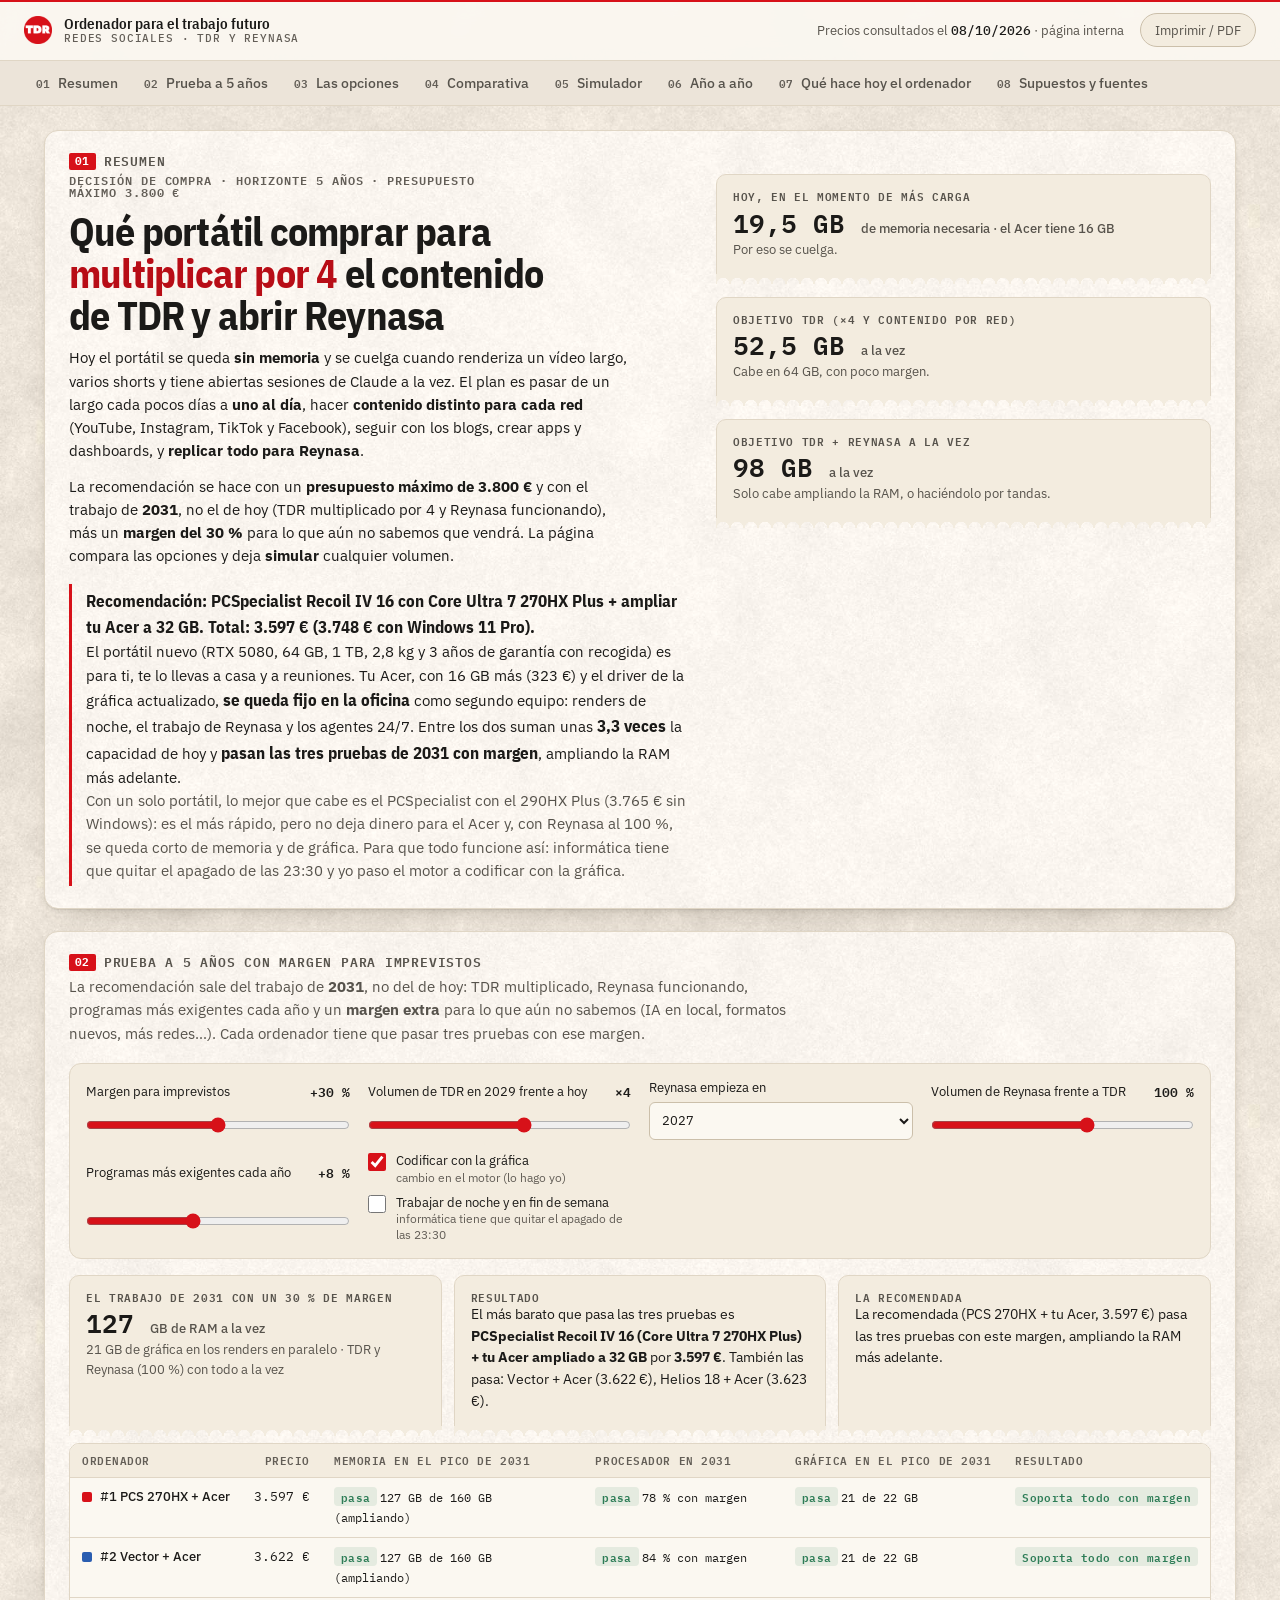
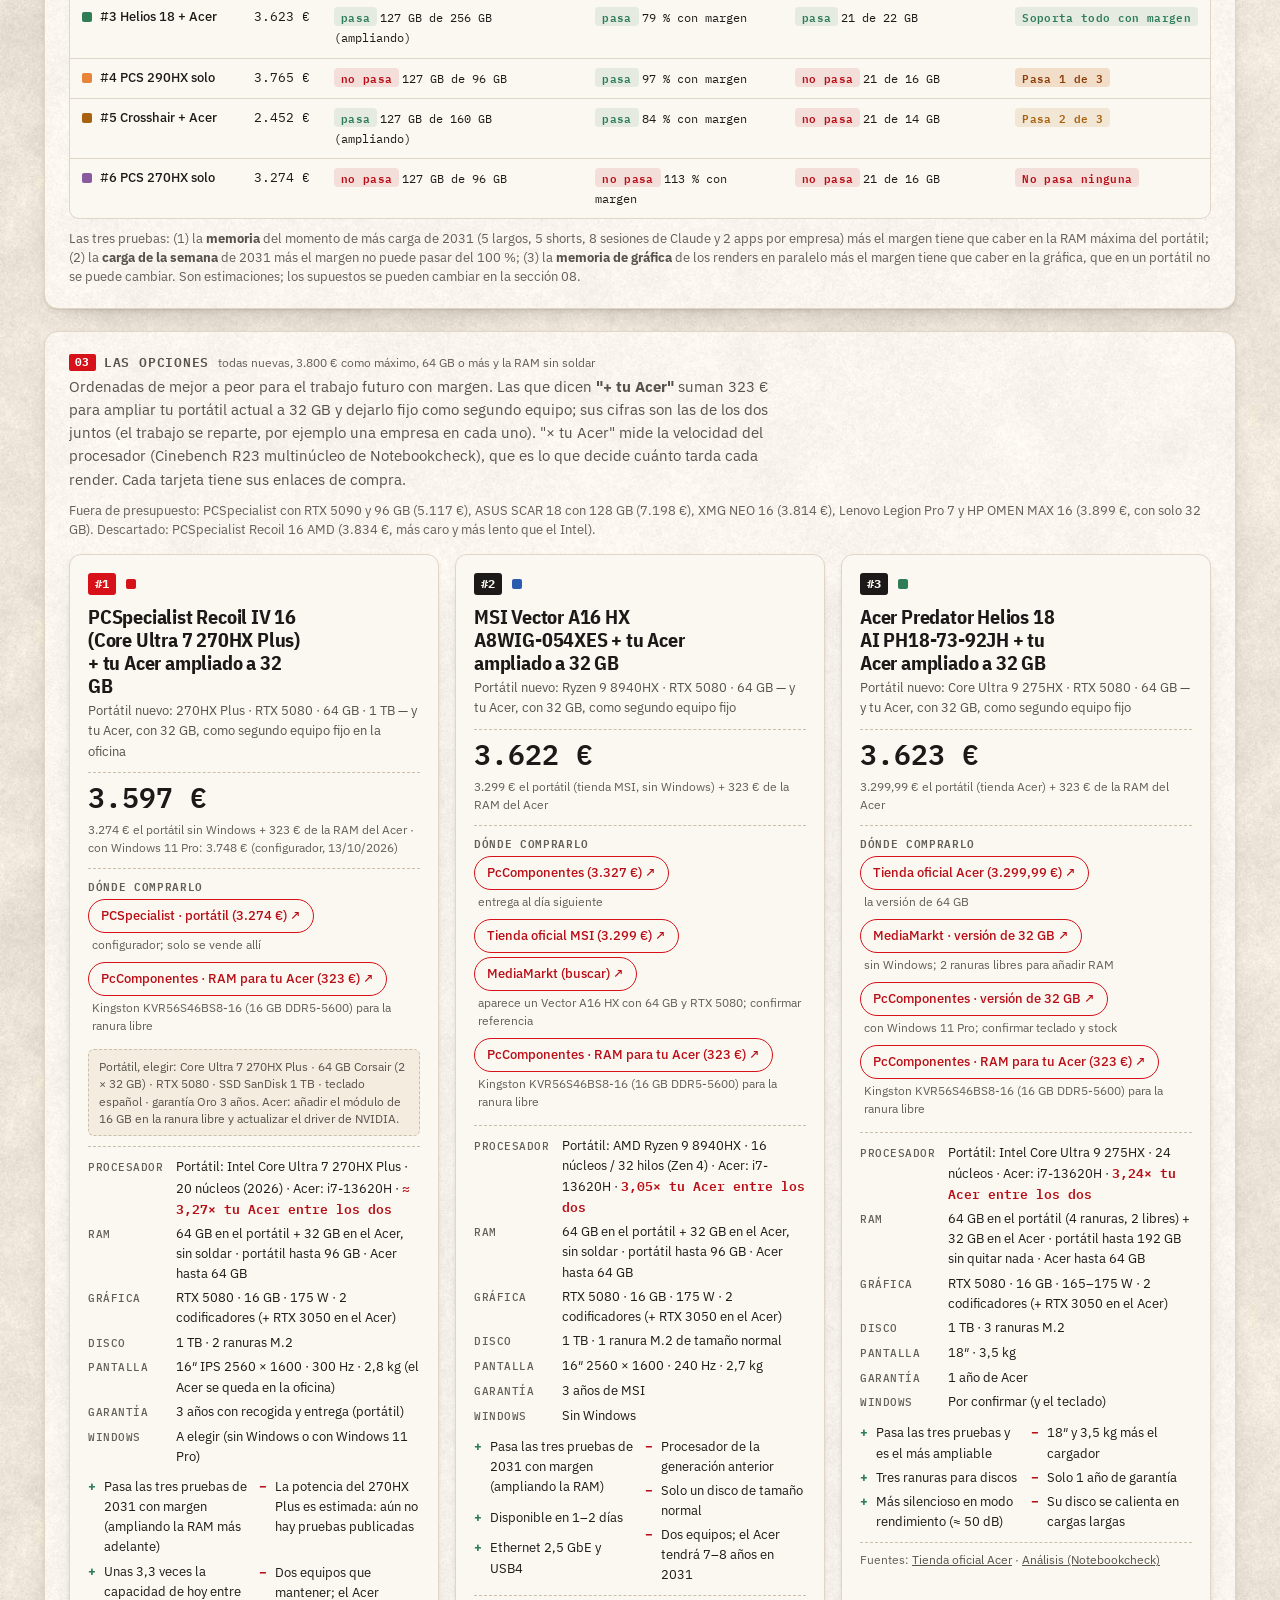
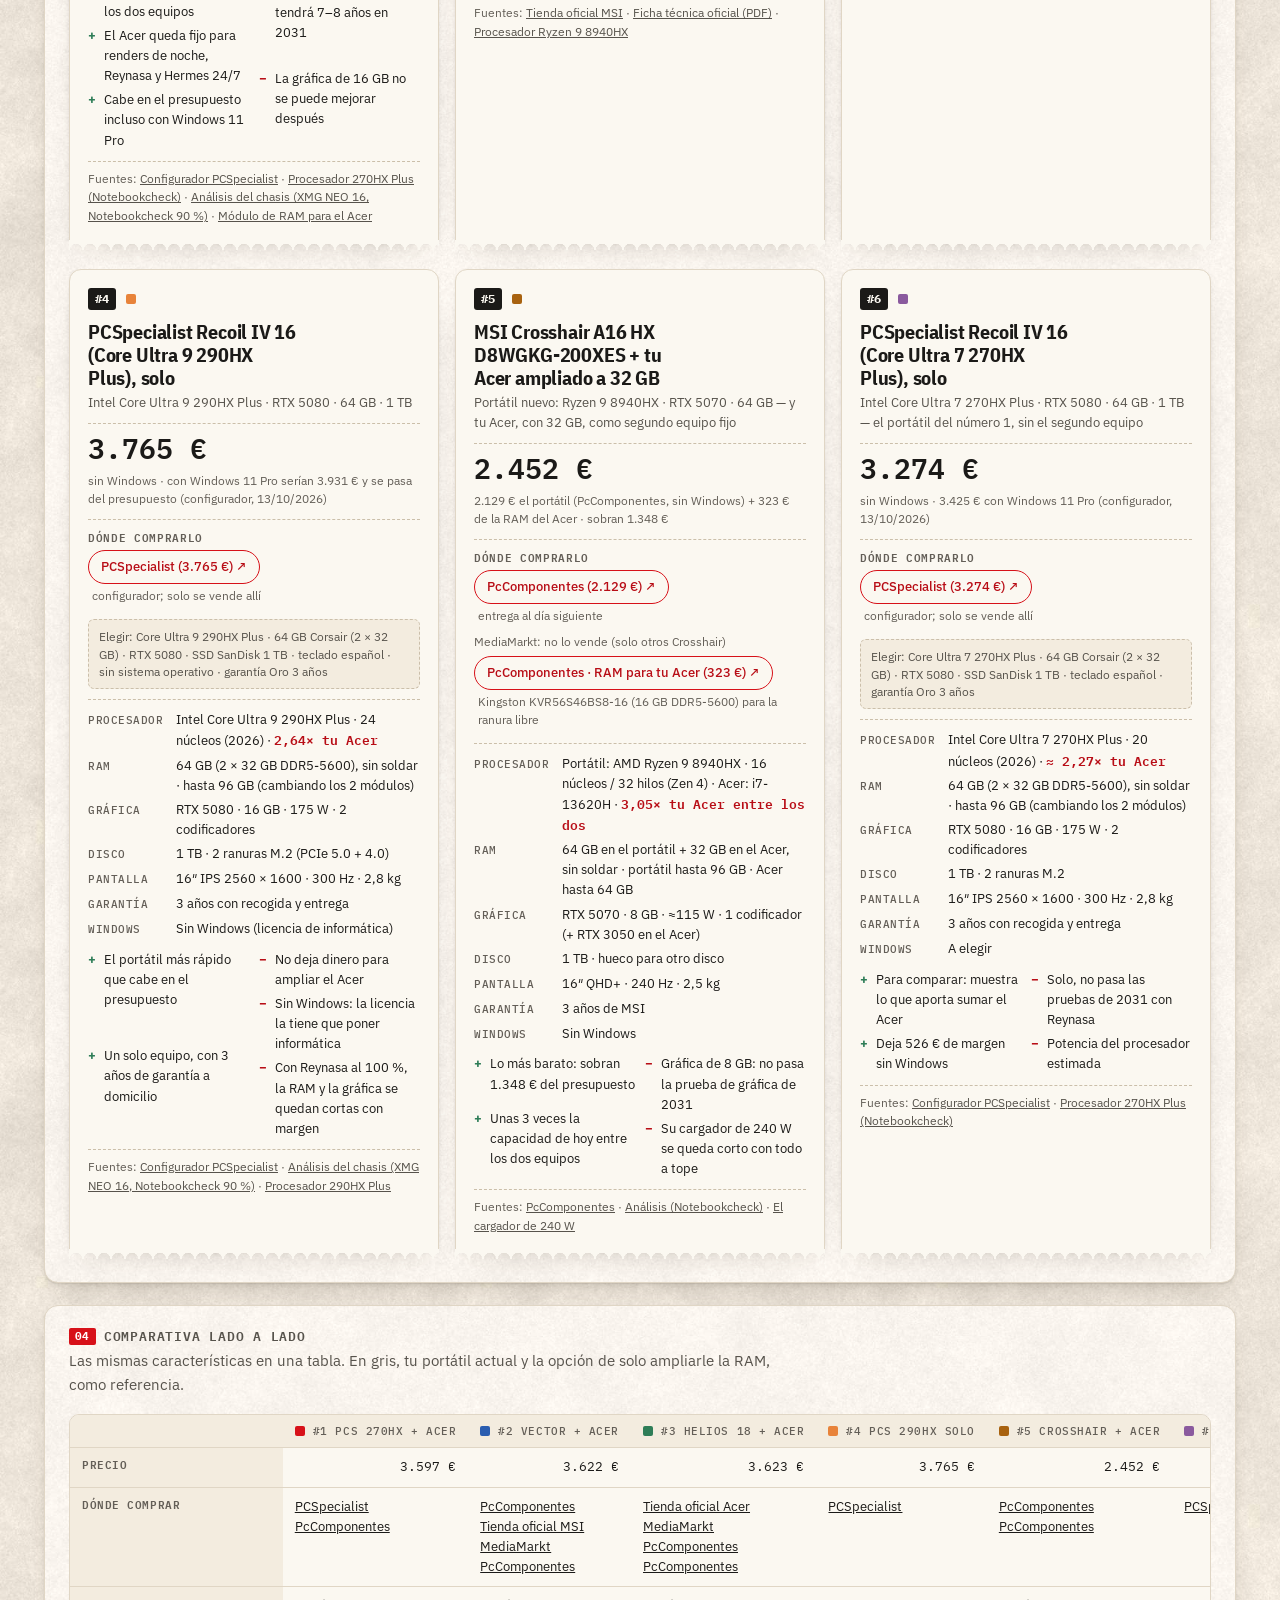
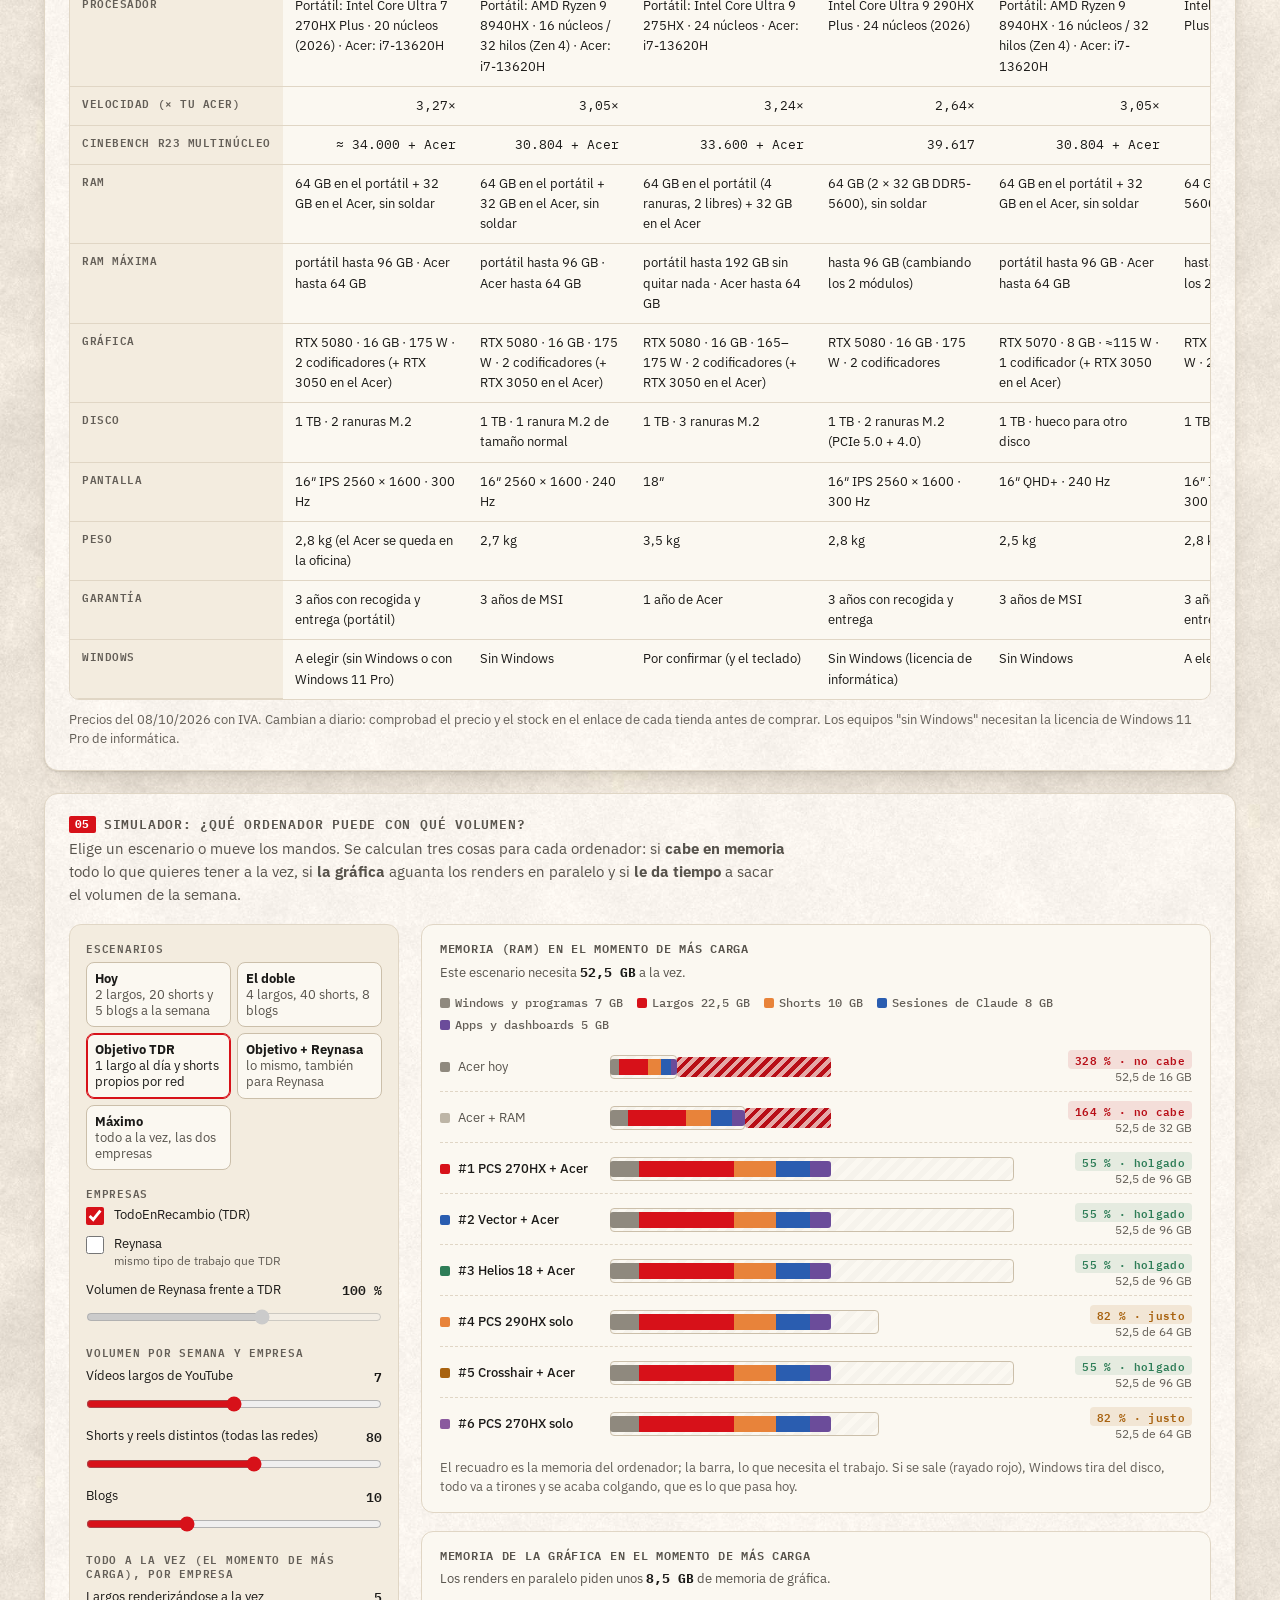
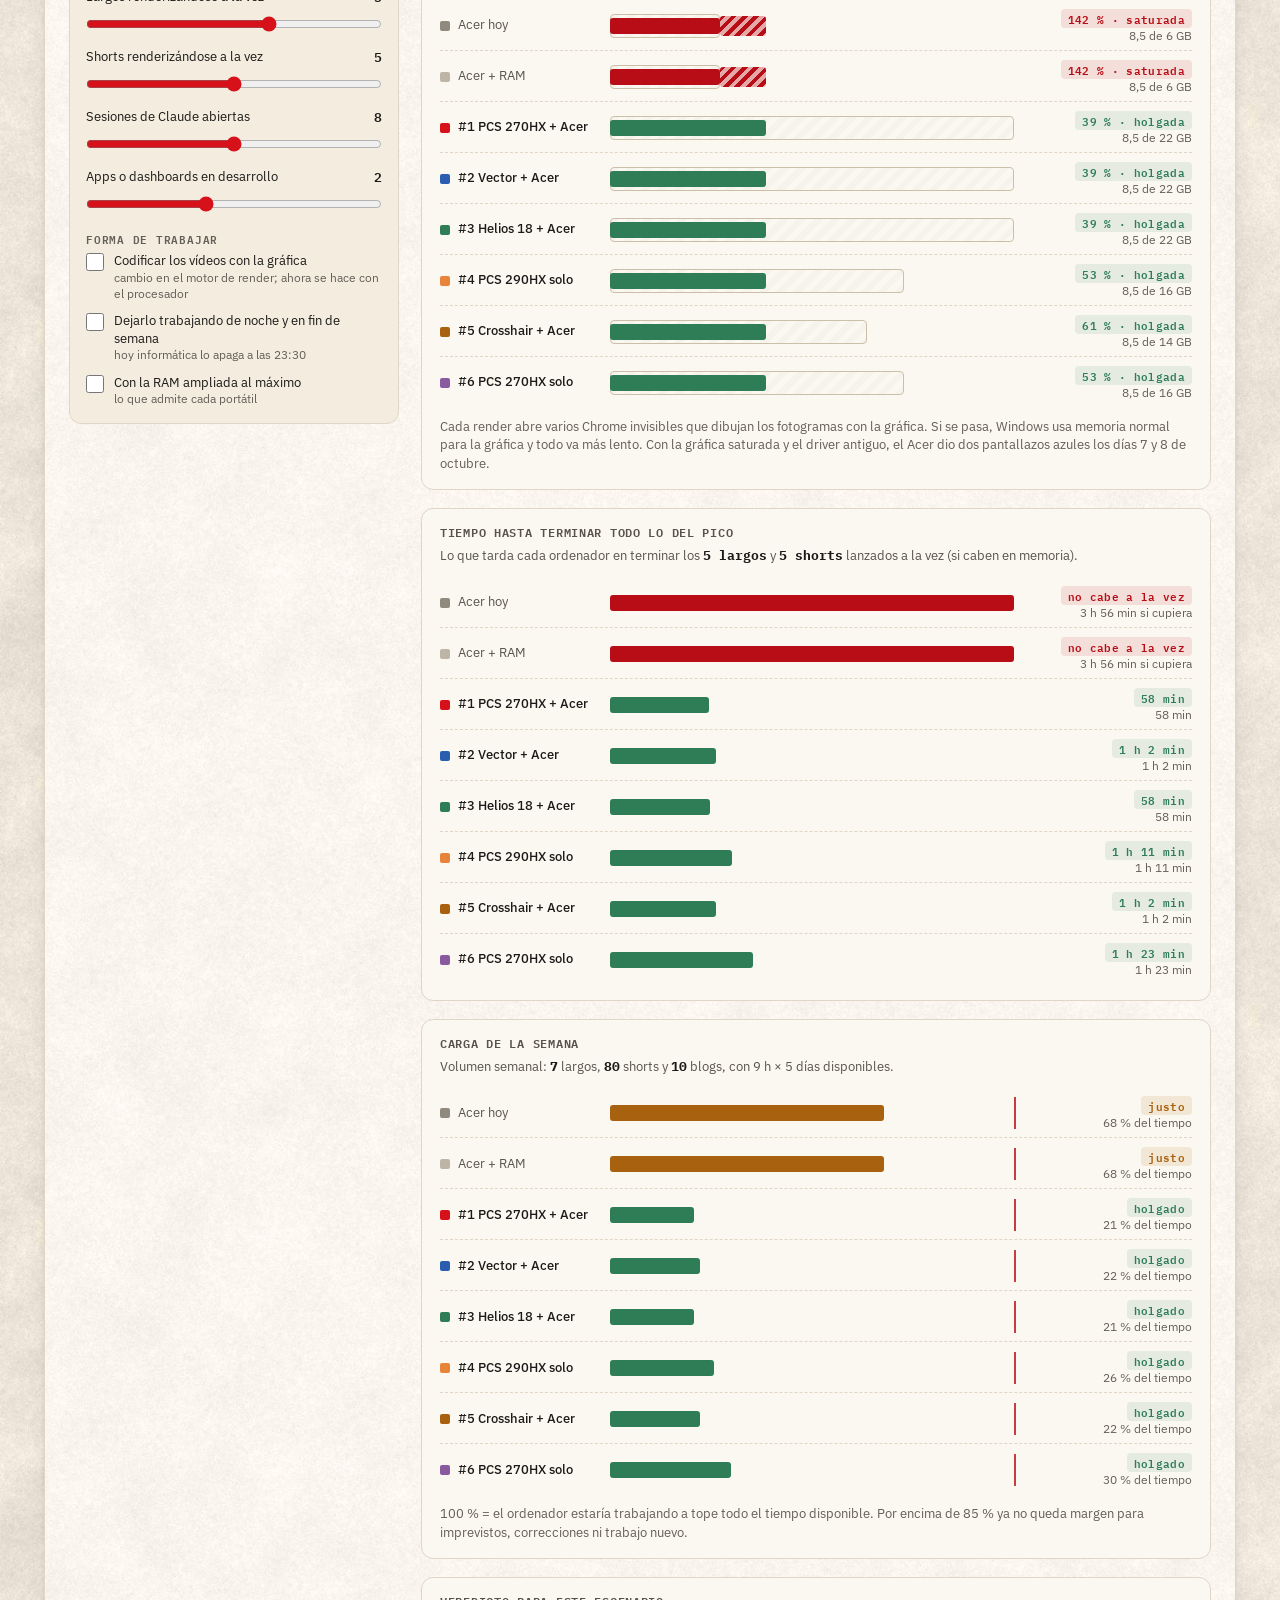
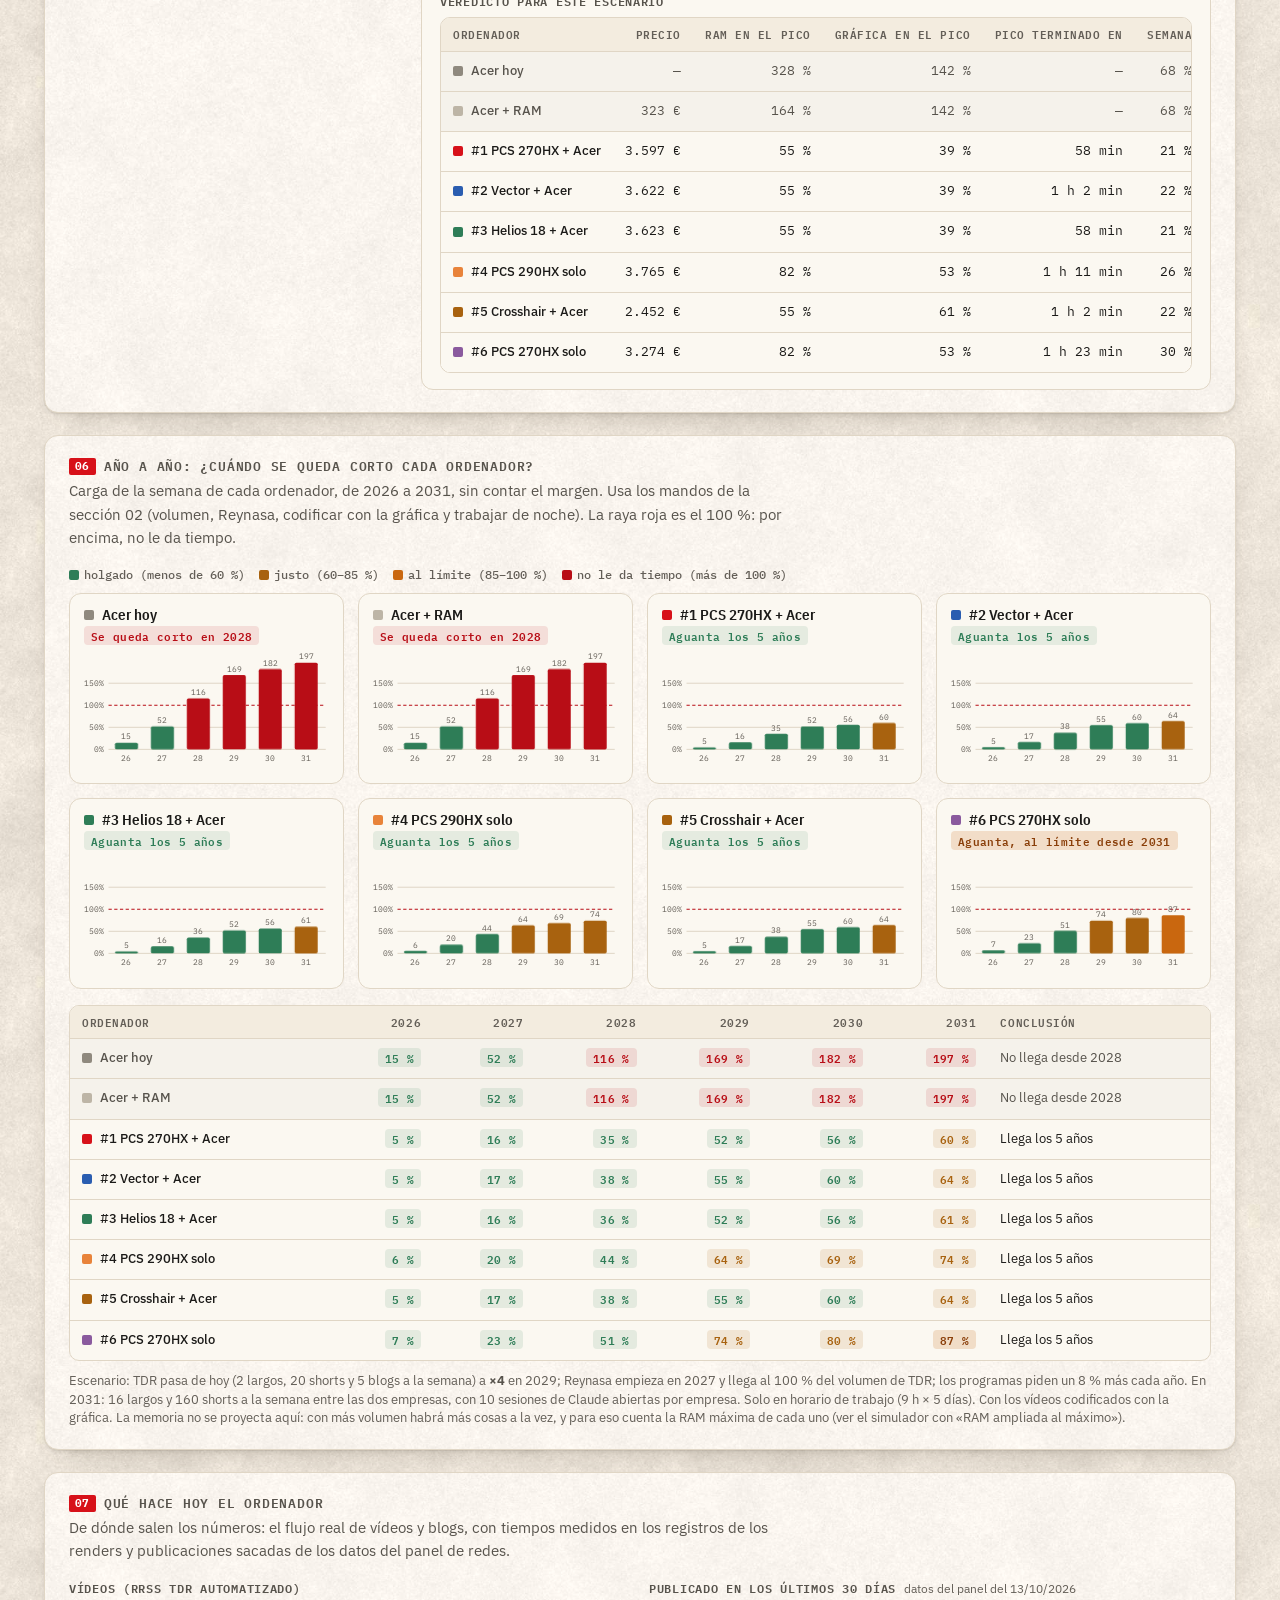
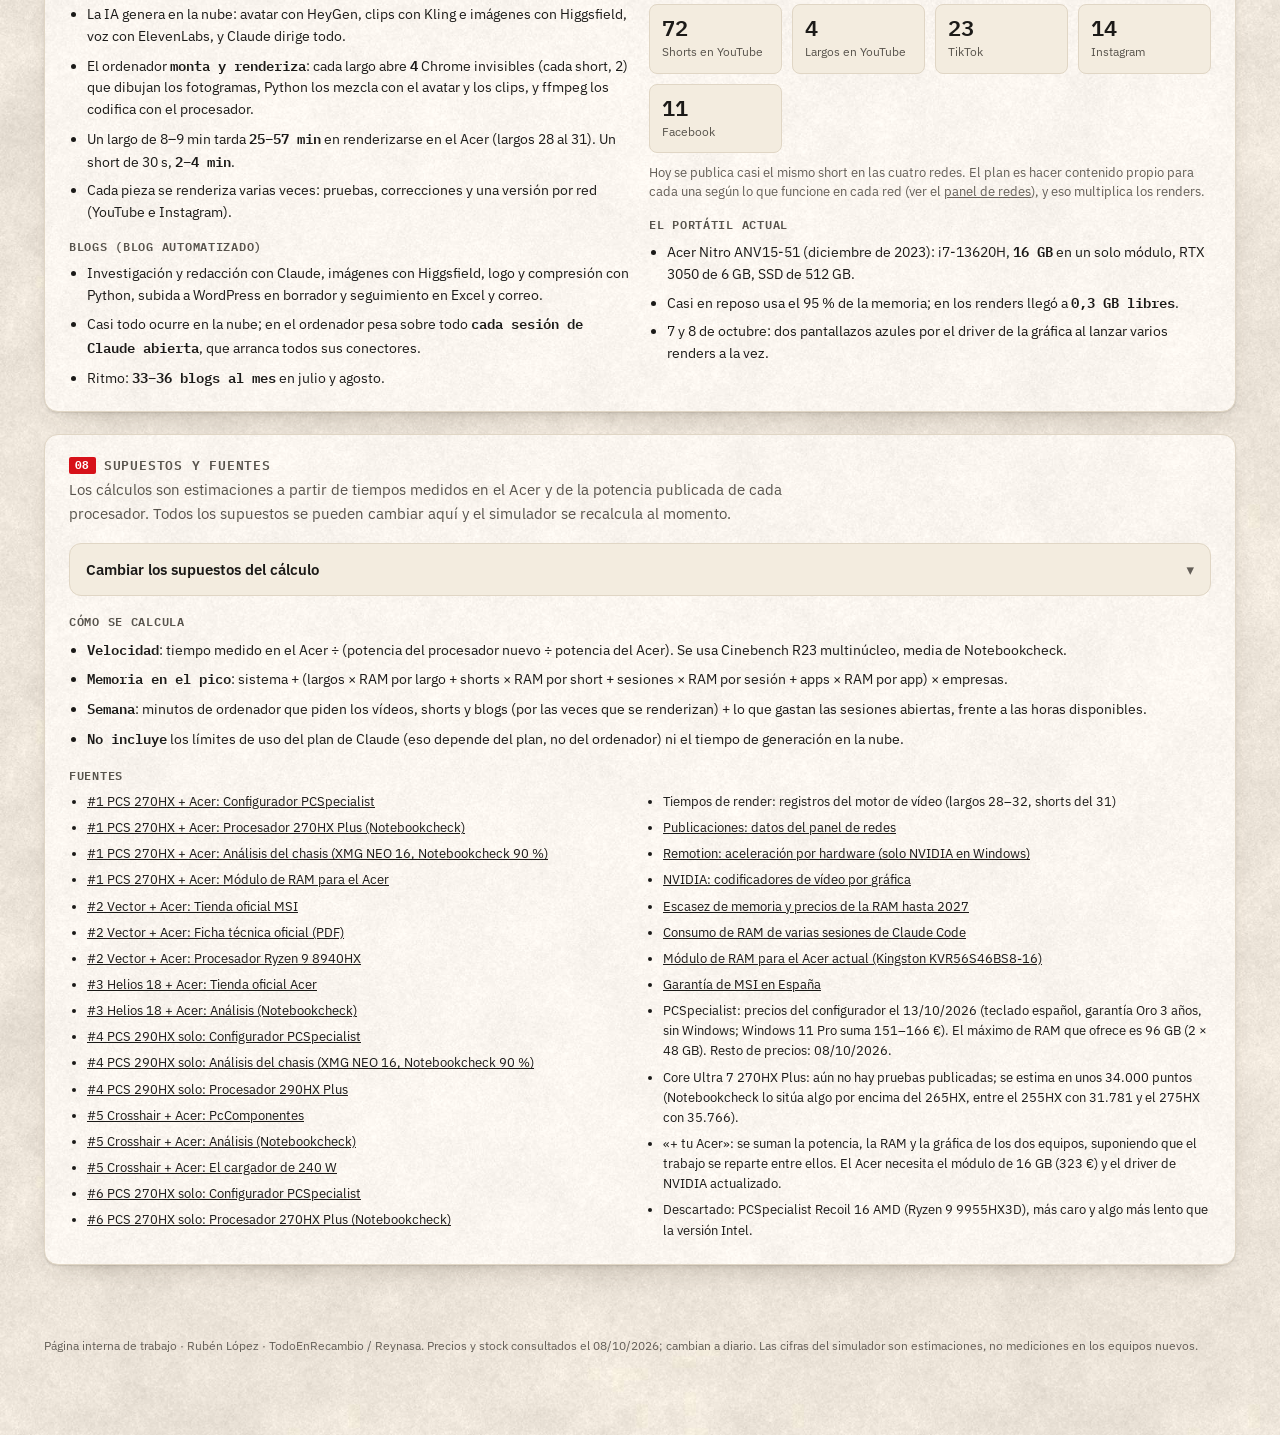
==== commit b87d9ebc: "Ordenador futuro: rehecho con presupuesto máximo de 3.800 € (portátil + Acer ampliado como segundo e" ====
--- a/ordenador-trabajo-futuro/index.html
+++ b/ordenador-trabajo-futuro/index.html
@@ -318,14 +318,14 @@
     <h2>Resumen</h2>
     <div class="portada">
       <div>
-        <p class="ticker">Decisión de compra · horizonte 5 años</p>
+        <p class="ticker">Decisión de compra · horizonte 5 años · presupuesto máximo 3.800 €</p>
         <h1>Qué portátil comprar para <em>multiplicar por 4</em> el contenido de TDR y abrir Reynasa</h1>
         <p>Hoy el portátil se queda <b>sin memoria</b> y se cuelga cuando renderiza un vídeo largo, varios shorts y tiene abiertas sesiones de Claude a la vez. El plan es pasar de un largo cada pocos días a <b>uno al día</b>, hacer <b>contenido distinto para cada red</b> (YouTube, Instagram, TikTok y Facebook), seguir con los blogs, crear apps y dashboards, y <b>replicar todo para Reynasa</b>.</p>
-        <p>La recomendación no se hace con el volumen de hoy, sino con el de <b>2031</b> (TDR multiplicado por 4 y Reynasa funcionando) y con un <b>margen del 30 %</b> para lo que aún no sabemos que vendrá. La página compara las opciones y deja <b>simular</b> cualquier volumen.</p>
+        <p>La recomendación se hace con un <b>presupuesto máximo de 3.800 €</b> y con el trabajo de <b>2031</b>, no el de hoy (TDR multiplicado por 4 y Reynasa funcionando), más un <b>margen del 30 %</b> para lo que aún no sabemos que vendrá. La página compara las opciones y deja <b>simular</b> cualquier volumen.</p>
         <div class="reco">
-          <b>Recomendación a 5 años: PCSpecialist Recoil IV 16 en configuración 5 años (5.117 €).</b><br>
-          Core Ultra 9 290HX Plus, <b>RTX 5090 de 24 GB</b>, <b>96 GB</b> de RAM y <b>2 TB</b> (5.284 € con Windows 11 Pro). Con margen, cubre el procesador y la gráfica hasta 2031 incluso con Reynasa al 100 %, siempre que los vídeos se codifiquen con la gráfica (ese cambio lo hago yo). La gráfica es lo único que no se puede ampliar después, y 24 GB dejan sitio para la IA en local, que es lo más probable que llegue.<br>
-          <span style="color:var(--tinta-suave)">Lo único que no cubre es el pico extremo de las dos empresas con todo a la vez (unos 127 GB con margen). Eso se reparte trabajando de noche o con un segundo equipo de render cuando arranque Reynasa. El único portátil que lo cubre todo él solo es el ASUS SCAR 18 con 128 GB, por unos 7.680 € y 3,6 kg.</span>
+          <b>Recomendación: PCSpecialist Recoil IV 16 con Core Ultra 7 270HX Plus + ampliar tu Acer a 32 GB. Total: 3.597 € (3.748 € con Windows 11 Pro).</b><br>
+          El portátil nuevo (RTX 5080, 64 GB, 1 TB, 2,8 kg y 3 años de garantía con recogida) es para ti, te lo llevas a casa y a reuniones. Tu Acer, con 16 GB más (323 €) y el driver de la gráfica actualizado, <b>se queda fijo en la oficina</b> como segundo equipo: renders de noche, el trabajo de Reynasa y los agentes 24/7. Entre los dos suman unas <b>3,3 veces</b> la capacidad de hoy y <b>pasan las tres pruebas de 2031 con margen</b>, ampliando la RAM más adelante.<br>
+          <span style="color:var(--tinta-suave)">Con un solo portátil, lo mejor que cabe es el PCSpecialist con el 290HX Plus (3.765 € sin Windows): es el más rápido, pero no deja dinero para el Acer y, con Reynasa al 100 %, se queda corto de memoria y de gráfica. Para que todo funcione así: informática tiene que quitar el apagado de las 23:30 y yo paso el motor a codificar con la gráfica.</span>
         </div>
       </div>
       <div class="claves" id="claves" aria-live="polite"></div>
@@ -356,8 +356,9 @@
 
   <!-- 03 OPCIONES -->
   <section class="caja" id="opciones">
-    <h2>Las opciones <small style="text-transform:none;letter-spacing:0;font:400 12px var(--f-texto);color:var(--tinta-tenue)">todas nuevas, con 64 GB o más y la RAM sin soldar</small></h2>
-    <p class="bajada">Ordenadas de mejor a peor para el trabajo futuro con margen. "× tu Acer" mide solo la velocidad del procesador (Cinebench R23 multinúcleo de Notebookcheck), que es lo que decide cuánto tarda cada render. La memoria decide cuántas cosas caben a la vez, y la gráfica, cuántos renders en paralelo y qué IA local se puede usar. Cada tarjeta tiene sus enlaces de compra (PCSpecialist, PcComponentes, MediaMarkt o la tienda oficial).</p>
+    <h2>Las opciones <small style="text-transform:none;letter-spacing:0;font:400 12px var(--f-texto);color:var(--tinta-tenue)">todas nuevas, 3.800 € como máximo, 64 GB o más y la RAM sin soldar</small></h2>
+    <p class="bajada">Ordenadas de mejor a peor para el trabajo futuro con margen. Las que dicen <b>"+ tu Acer"</b> suman 323 € para ampliar tu portátil actual a 32 GB y dejarlo fijo como segundo equipo; sus cifras son las de los dos juntos (el trabajo se reparte, por ejemplo una empresa en cada uno). "× tu Acer" mide la velocidad del procesador (Cinebench R23 multinúcleo de Notebookcheck), que es lo que decide cuánto tarda cada render. Cada tarjeta tiene sus enlaces de compra.</p>
+    <p class="nota" style="margin:-8px 0 16px">Fuera de presupuesto: PCSpecialist con RTX 5090 y 96 GB (5.117 €), ASUS SCAR 18 con 128 GB (7.198 €), XMG NEO 16 (3.814 €), Lenovo Legion Pro 7 y HP OMEN MAX 16 (3.899 €, con solo 32 GB). Descartado: PCSpecialist Recoil 16 AMD (3.834 €, más caro y más lento que el Intel).</p>
     <div class="opciones" id="lista-opciones"></div>
   </section>
 
@@ -513,139 +514,131 @@
   "use strict";
 
   /* ───────── datos de los ordenadores ───────── */
+  var PCS_URL = "https://www.pcspecialist.es/notebooks/recoil-IV-16/";
+  var RAM_ACER_URL = "https://www.pccomponentes.com/kingston-valueram-so-dimm-ddr5-5600-mhz-16gb-cl46";
+  var CHASIS_URL = "https://www.notebookcheck.net/The-fastest-gaming-laptop-is-now-even-better-thanks-to-300-Hz-mini-LED-XMG-Neo-16-E25-RTX-5090-laptop-review.1016705.0.html";
+  var T_RAM_ACER = ["PcComponentes · RAM para tu Acer (323 €)", RAM_ACER_URL, "Kingston KVR56S46BS8-16 (16 GB DDR5-5600) para la ranura libre"];
+  var VECTOR_TIENDAS = [
+    ["PcComponentes (3.327 €)", "https://www.pccomponentes.com/portatil-msi-vector-a16-hx-a8wig-054xes-16-amd-ryzen-9-8940hx-64gb-1tb-ssd-rtx-5080-sin-s-o-rgb", "entrega al día siguiente"],
+    ["Tienda oficial MSI (3.299 €)", "https://es-store.msi.com/products/vector-a16-hx-a8wig-054xes-portatiles", ""],
+    ["MediaMarkt (buscar)", "https://www.mediamarkt.es/es/search.html?query=msi%20vector%20a16%20hx%208940hx", "aparece un Vector A16 HX con 64 GB y RTX 5080; confirmar referencia"]
+  ];
+  var HELIOS_TIENDAS = [
+    ["Tienda oficial Acer (3.299,99 €)", "https://store.acer.com/es-es/predator-helios-18-ai-portatil-gaming-ph18-73-negro", "la versión de 64 GB"],
+    ["MediaMarkt · versión de 32 GB", "https://www.mediamarkt.es/es/product/_portatil-gaming-acer-predator-helios-18-ai-18-wqxga-intelr-coretm-ultra-9-275hx-32gb-ram-1-tb-ssd-geforce-rtxtm-5080-sin-sistema-operativo-1607311.html", "sin Windows; 2 ranuras libres para añadir RAM"],
+    ["PcComponentes · versión de 32 GB", "https://www.pccomponentes.com/portatil-acer-predator-helios-18-ai-ph18-73-18-intel-core-ultra-9-275hx-32gb-1tb-ssd-rtx-5080-windows-11-pro", "con Windows 11 Pro; confirmar teclado y stock"]
+  ];
+  var CROSSHAIR_TIENDAS = [
+    ["PcComponentes (2.129 €)", "https://www.pccomponentes.com/portatil-msi-crosshair-a16-hx-d8wgkg-200xes-amd-ryzen-9-8940hx-64gb-1tb-ssd-rtx-5070-qhd-240hz", "entrega al día siguiente"],
+    ["MediaMarkt", "", "no lo vende (solo otros Crosshair)"]
+  ];
   var EQUIPOS = [
     {
-      id: "pcsfut", rank: 1, nombre: "PCSpecialist Recoil IV 16 · configuración 5 años", corto: "PCS 5 años", color: "#d71119",
-      sub: "Intel Core Ultra 9 290HX Plus · RTX 5090 · 96 GB · 2 TB",
-      precio: 5117, precioNota: "sin Windows · 5.284 € con Windows 11 Pro (configurador, 13/10/2026)",
-      tienda: "pcspecialist.es (configurador)", url: "https://www.pcspecialist.es/notebooks/recoil-IV-16/",
-      tiendas: [["PCSpecialist (configurador)", "https://www.pcspecialist.es/notebooks/recoil-IV-16/", "solo se vende allí: es un portátil montado por encargo"]],
-      config: "Elegir: Core Ultra 9 290HX Plus · 96 GB Kingston (2 × 48 GB) · RTX 5090 · SSD Samsung 990 EVO Plus 2 TB · fuente de 420 W · teclado español · garantía Oro 3 años",
-      cpu: "Intel Core Ultra 9 290HX Plus · 24 núcleos (2026)", r23: 39617,
-      ram: 96, ramTxt: "96 GB (2 × 48 GB DDR5-5600), sin soldar", ramMax: 96, ramMaxTxt: "96 GB: lo máximo que ofrece PCSpecialist",
-      gpu: "RTX 5090 · 24 GB · 175 W · 3 codificadores", vram: 24,
-      ssd: "2 TB (Samsung 990 EVO Plus) · 2.ª ranura M.2 libre", pantalla: "16″ IPS 2560 × 1600 · 300 Hz", peso: "2,8 kg",
-      garantia: "3 años con recogida y entrega", so: "A elegir (sin Windows o con Windows 11 Pro)",
-      pros: ["Pasa procesador y gráfica hasta 2031 con margen (codificando con la gráfica)", "Gráfica de 24 GB: margen para IA en local, lo más probable que llegue", "96 GB y 2 TB desde el primer día, dentro de la garantía", "Sigue siendo portátil: 16″ y 2,8 kg"],
-      contras: ["1.352 € más que la configuración base", "Con las dos empresas a tope a la vez, 96 GB no llegan con margen", "Se monta por encargo: 1–1,5 semanas · ruidoso a tope"],
+      id: "pcs270acer", rank: 1, combo: true, nombre: "PCSpecialist Recoil IV 16 (Core Ultra 7 270HX Plus) + tu Acer ampliado a 32 GB", corto: "PCS 270HX + Acer", color: "#d71119",
+      sub: "Portátil nuevo: 270HX Plus · RTX 5080 · 64 GB · 1 TB — y tu Acer, con 32 GB, como segundo equipo fijo en la oficina",
+      precio: 3597, precioNota: "3.274 € el portátil sin Windows + 323 € de la RAM del Acer · con Windows 11 Pro: 3.748 € (configurador, 13/10/2026)",
+      tiendas: [["PCSpecialist · portátil (3.274 €)", PCS_URL, "configurador; solo se vende allí"], T_RAM_ACER],
+      config: "Portátil, elegir: Core Ultra 7 270HX Plus · 64 GB Corsair (2 × 32 GB) · RTX 5080 · SSD SanDisk 1 TB · teclado español · garantía Oro 3 años. Acer: añadir el módulo de 16 GB en la ranura libre y actualizar el driver de NVIDIA.",
+      cpu: "Portátil: Intel Core Ultra 7 270HX Plus · 20 núcleos (2026) · Acer: i7-13620H", r23: 34000, r23Est: true,
+      ram: 64, ramTxt: "64 GB en el portátil + 32 GB en el Acer, sin soldar", ramMax: 96, ramMaxTxt: "portátil hasta 96 GB · Acer hasta 64 GB",
+      gpu: "RTX 5080 · 16 GB · 175 W · 2 codificadores (+ RTX 3050 en el Acer)", vram: 16,
+      ssd: "1 TB · 2 ranuras M.2", pantalla: "16″ IPS 2560 × 1600 · 300 Hz", peso: "2,8 kg (el Acer se queda en la oficina)",
+      garantia: "3 años con recogida y entrega (portátil)", so: "A elegir (sin Windows o con Windows 11 Pro)",
+      pros: ["Pasa las tres pruebas de 2031 con margen (ampliando la RAM más adelante)", "Unas 3,3 veces la capacidad de hoy entre los dos equipos", "El Acer queda fijo para renders de noche, Reynasa y Hermes 24/7", "Cabe en el presupuesto incluso con Windows 11 Pro"],
+      contras: ["La potencia del 270HX Plus es estimada: aún no hay pruebas publicadas", "Dos equipos que mantener; el Acer tendrá 7–8 años en 2031", "La gráfica de 16 GB no se puede mejorar después"],
       fuentes: [
-        ["Configurador PCSpecialist", "https://www.pcspecialist.es/notebooks/recoil-IV-16/"],
-        ["Análisis del chasis con RTX 5090 (XMG NEO 16, Notebookcheck 90 %)", "https://www.notebookcheck.net/The-fastest-gaming-laptop-is-now-even-better-thanks-to-300-Hz-mini-LED-XMG-Neo-16-E25-RTX-5090-laptop-review.1016705.0.html"],
-        ["XMG NEO 16 con el 290HX Plus", "https://www.notebookcheck.com/XMG-NEO-16-erhaelt-Core-Ultra-9-290HX-Plus-und-erstmals-ein-OLED-Display.1377008.0.html"],
-        ["Procesador 290HX Plus", "https://www.notebookcheck.net/Intel-Core-Ultra-9-290HX-Plus-Processor-Benchmarks-and-Specs.1252402.0.html"]
+        ["Configurador PCSpecialist", PCS_URL],
+        ["Procesador 270HX Plus (Notebookcheck)", "https://www.notebookcheck.net/Intel-Core-Ultra-7-270HX-Plus-Processor-Benchmarks-and-Specs.1252489.0.html"],
+        ["Análisis del chasis (XMG NEO 16, Notebookcheck 90 %)", CHASIS_URL],
+        ["Módulo de RAM para el Acer", RAM_ACER_URL]
       ]
     },
     {
-      id: "scar", rank: 2, nombre: "ASUS ROG Strix SCAR 18 (2026) ampliado a 128 GB", corto: "ASUS SCAR 18", color: "#3d3a35",
-      sub: "Intel Core Ultra 9 290HX Plus · RTX 5090 · 64 → 128 GB · 2 TB",
-      precio: 7198, precioNota: "5.499 € el portátil (64 GB, 2 TB, Windows 11 Home) + 1.699 € del kit 2 × 64 GB (Crucial CT2K64G56C46S5, ahora sin stock)",
-      tienda: "PcComponentes", url: "https://www.pccomponentes.com/portatil-asus-rog-strix-scar-18-18-intel-core-ultra-9-290hx-plus-64gb-2tb-ssd-rtx-5090-windows-11-home",
-      tiendas: [
-        ["PcComponentes · portátil (5.499 €)", "https://www.pccomponentes.com/portatil-asus-rog-strix-scar-18-18-intel-core-ultra-9-290hx-plus-64gb-2tb-ssd-rtx-5090-windows-11-home", "64 GB, 2 TB, Windows 11 Home"],
-        ["PcComponentes · kit 2 × 64 GB (1.699 €)", "https://www.pccomponentes.com/memoria-ram-crucial-ct2k64g56c46s5-128gb-2x64gb-ddr5-5600mhz-cl46-so-dimm-ecc", "para llegar a 128 GB; ahora sin stock"],
-        ["MediaMarkt · versión anterior (275HX)", "https://www.mediamarkt.es/es/product/_portatil-gaming-asus-rog-strix-scar-18-g835lx-sa094w-18-wqxga-intelr-coretm-ultra-9-275hx-64-gb-ram-2-tb-ssd-geforce-rtxtm-5090-windows-11-1595249.html", "64 GB, 2 TB, RTX 5090, procesador 275HX"]
-      ],
-      cpu: "Intel Core Ultra 9 290HX Plus · 24 núcleos (2026)", r23: 42661,
-      ram: 128, ramTxt: "64 GB de serie → 128 GB cambiando los 2 módulos", ramMax: 128, ramMaxTxt: "128 GB (probado por Notebookcheck)",
-      gpu: "RTX 5090 · 24 GB · 175 W · 3 codificadores", vram: 24,
-      ssd: "2 TB · 2 ranuras M.2", pantalla: "18″ 240 Hz", peso: "3,7 kg + cargador de 450 W",
-      garantia: "ASUS (confirmar años)", so: "Windows 11 Home",
-      pros: ["El único portátil que pasa las tres pruebas con margen él solo", "El procesador más rápido medido en un portátil", "Cargador de 450 W: aguanta todo a tope"],
-      contras: ["Unos 2.080 € más que el número 1", "18″ y 3,7 kg: poco práctico para llevarlo cada día", "La RAM de 128 GB se compra aparte (ahora sin stock)"],
-      fuentes: [
-        ["PcComponentes (64 GB, 2 TB)", "https://www.pccomponentes.com/portatil-asus-rog-strix-scar-18-18-intel-core-ultra-9-290hx-plus-64gb-2tb-ssd-rtx-5090-windows-11-home"],
-        ["Análisis con 128 GB (Notebookcheck)", "https://www.notebookcheck.com/Gaming-Monster-mit-4K-Mini-LED-RTX-5090-und-128-GB-RAM-Asus-ROG-Strix-SCAR-18-G835LXG-im-Test.1341621.0.html"]
-      ]
-    },
-    {
-      id: "pcs", rank: 3, nombre: "PCSpecialist Recoil IV 16 · configuración base", corto: "PCS base", color: "#e8833a",
-      sub: "Intel Core Ultra 9 290HX Plus · RTX 5080 · 64 GB · 1 TB",
-      precio: 3765, precioNota: "sin Windows (configurador, 13/10/2026)",
-      tienda: "pcspecialist.es (configurador)", url: "https://www.pcspecialist.es/notebooks/recoil-IV-16/",
-      tiendas: [["PCSpecialist (configurador)", "https://www.pcspecialist.es/notebooks/recoil-IV-16/", "solo se vende allí"]],
-      config: "Elegir: Core Ultra 9 290HX Plus · 64 GB Corsair (2 × 32 GB) · RTX 5080 · SSD SanDisk 1 TB · teclado español · garantía Oro 3 años",
-      cpu: "Intel Core Ultra 9 290HX Plus · 24 núcleos (2026)", r23: 39617,
-      ram: 64, ramTxt: "64 GB (2 × 32 GB DDR5-5600), sin soldar", ramMax: 96, ramMaxTxt: "hasta 96 GB (cambiando los 2 módulos)",
-      gpu: "RTX 5080 · 16 GB · 175 W · 2 codificadores", vram: 16,
-      ssd: "1 TB · 2 ranuras M.2 (PCIe 5.0 + 4.0)", pantalla: "16″ IPS 2560 × 1600 · 300 Hz", peso: "2,8 kg",
-      garantia: "3 años con recogida y entrega", so: "A elegir (sin Windows o con Windows)",
-      pros: ["El mismo procesador que el número 1", "Chasis con 89–90 % en Notebookcheck (XMG NEO 16)", "Dos ranuras para discos", "3 años de garantía con recogida a domicilio"],
-      contras: ["Gráfica de 16 GB: no se puede mejorar después", "Con margen, la gráfica y la RAM se quedan cortas para el escenario con Reynasa", "Se monta por encargo: 1–1,5 semanas"],
-      fuentes: [
-        ["Configurador PCSpecialist", "https://www.pcspecialist.es/notebooks/recoil-IV-16/"],
-        ["Análisis del chasis (XMG NEO 16, Notebookcheck)", "https://www.notebookcheck.net/The-fastest-gaming-laptop-is-now-even-better-thanks-to-300-Hz-mini-LED-XMG-Neo-16-E25-RTX-5090-laptop-review.1016705.0.html"],
-        ["XMG NEO 16 con el 290HX Plus", "https://www.notebookcheck.com/XMG-NEO-16-erhaelt-Core-Ultra-9-290HX-Plus-und-erstmals-ein-OLED-Display.1377008.0.html"],
-        ["Procesador 290HX Plus", "https://www.notebookcheck.net/Intel-Core-Ultra-9-290HX-Plus-Processor-Benchmarks-and-Specs.1252402.0.html"]
-      ]
-    },
-    {
-      id: "vector", rank: 5, nombre: "MSI Vector A16 HX A8WIG-054XES", corto: "MSI Vector A16", color: "#2a5db0",
-      sub: "AMD Ryzen 9 8940HX · RTX 5080 · 64 GB",
-      precio: 3299, precioNota: "en la tienda oficial de MSI (3.327 € en PcComponentes)",
-      tienda: "es-store.msi.com", url: "https://es-store.msi.com/products/vector-a16-hx-a8wig-054xes-portatiles",
-      tiendas: [
-        ["PcComponentes (3.327 €)", "https://www.pccomponentes.com/portatil-msi-vector-a16-hx-a8wig-054xes-16-amd-ryzen-9-8940hx-64gb-1tb-ssd-rtx-5080-sin-s-o-rgb", "entrega al día siguiente"],
-        ["Tienda oficial MSI (3.299 €)", "https://es-store.msi.com/products/vector-a16-hx-a8wig-054xes-portatiles", ""],
-        ["MediaMarkt (buscar)", "https://www.mediamarkt.es/es/search.html?query=msi%20vector%20a16%20hx%208940hx", "aparece un Vector A16 HX con 64 GB y RTX 5080; confirmar referencia"]
-      ],
-      cpu: "AMD Ryzen 9 8940HX · 16 núcleos / 32 hilos (Zen 4)", r23: 30804,
-      ram: 64, ramTxt: "64 GB (2 × 32 GB DDR5-5200), sin soldar", ramMax: 96, ramMaxTxt: "hasta 96 GB",
-      gpu: "RTX 5080 · 16 GB · 175 W · 2 codificadores", vram: 16,
+      id: "vectoracer", rank: 2, combo: true, nombre: "MSI Vector A16 HX A8WIG-054XES + tu Acer ampliado a 32 GB", corto: "Vector + Acer", color: "#2a5db0",
+      sub: "Portátil nuevo: Ryzen 9 8940HX · RTX 5080 · 64 GB — y tu Acer, con 32 GB, como segundo equipo fijo",
+      precio: 3622, precioNota: "3.299 € el portátil (tienda MSI, sin Windows) + 323 € de la RAM del Acer",
+      tiendas: VECTOR_TIENDAS.concat([T_RAM_ACER]),
+      cpu: "Portátil: AMD Ryzen 9 8940HX · 16 núcleos / 32 hilos (Zen 4) · Acer: i7-13620H", r23: 30804,
+      ram: 64, ramTxt: "64 GB en el portátil + 32 GB en el Acer, sin soldar", ramMax: 96, ramMaxTxt: "portátil hasta 96 GB · Acer hasta 64 GB",
+      gpu: "RTX 5080 · 16 GB · 175 W · 2 codificadores (+ RTX 3050 en el Acer)", vram: 16,
       ssd: "1 TB · 1 ranura M.2 de tamaño normal", pantalla: "16″ 2560 × 1600 · 240 Hz", peso: "2,7 kg",
       garantia: "3 años de MSI", so: "Sin Windows",
-      pros: ["64 GB y RTX 5080 por 3.299 €", "Disponible en 1–2 días", "Ethernet 2,5 GbE y USB4"],
-      contras: ["Procesador de la generación anterior", "RAM máxima de 96 GB y un solo disco", "No hay análisis propio de esta versión"],
+      pros: ["Pasa las tres pruebas de 2031 con margen (ampliando la RAM)", "Disponible en 1–2 días", "Ethernet 2,5 GbE y USB4"],
+      contras: ["Procesador de la generación anterior", "Solo un disco de tamaño normal", "Dos equipos; el Acer tendrá 7–8 años en 2031"],
       fuentes: [
         ["Tienda oficial MSI", "https://es-store.msi.com/products/vector-a16-hx-a8wig-054xes-portatiles"],
-        ["PcComponentes", "https://www.pccomponentes.com/portatil-msi-vector-a16-hx-a8wig-054xes-16-amd-ryzen-9-8940hx-64gb-1tb-ssd-rtx-5080-sin-s-o-rgb"],
         ["Ficha técnica oficial (PDF)", "https://storage-asset.msi.com/specSheet/es/nb/Vector%20A16%20HX%20A8WIG-054XES.pdf"],
         ["Procesador Ryzen 9 8940HX", "https://www.notebookcheck.net/AMD-Ryzen-9-8940HX-Processor-Benchmarks-and-Specs.998310.0.html"]
       ]
     },
     {
-      id: "helios", rank: 4, nombre: "Acer Predator Helios 18 AI PH18-73-92JH", corto: "Acer Helios 18", color: "#2e7d57",
-      sub: "Intel Core Ultra 9 275HX · RTX 5080 · 64 GB",
-      precio: 3299.99, precioNota: "en la tienda oficial de Acer",
-      tienda: "store.acer.com", url: "https://store.acer.com/es-es/predator-helios-18-ai-portatil-gaming-ph18-73-negro",
-      tiendas: [
-        ["Tienda oficial Acer (3.299,99 €)", "https://store.acer.com/es-es/predator-helios-18-ai-portatil-gaming-ph18-73-negro", "la versión de 64 GB"],
-        ["MediaMarkt · versión de 32 GB", "https://www.mediamarkt.es/es/product/_portatil-gaming-acer-predator-helios-18-ai-18-wqxga-intelr-coretm-ultra-9-275hx-32gb-ram-1-tb-ssd-geforce-rtxtm-5080-sin-sistema-operativo-1607311.html", "sin Windows; tiene 2 ranuras libres para añadir RAM"],
-        ["PcComponentes · versión de 32 GB", "https://www.pccomponentes.com/portatil-acer-predator-helios-18-ai-ph18-73-18-intel-core-ultra-9-275hx-32gb-1tb-ssd-rtx-5080-windows-11-pro", "con Windows 11 Pro; confirmar teclado y stock"]
-      ],
-      cpu: "Intel Core Ultra 9 275HX · 24 núcleos", r23: 33600,
-      ram: 64, ramTxt: "64 GB (2 × 32 GB), 4 ranuras: 2 libres", ramMax: 192, ramMaxTxt: "hasta 192 GB, sin quitar lo que trae",
-      gpu: "RTX 5080 · 16 GB · 165–175 W · 2 codificadores", vram: 16,
+      id: "heliosacer", rank: 3, combo: true, nombre: "Acer Predator Helios 18 AI PH18-73-92JH + tu Acer ampliado a 32 GB", corto: "Helios 18 + Acer", color: "#2e7d57",
+      sub: "Portátil nuevo: Core Ultra 9 275HX · RTX 5080 · 64 GB — y tu Acer, con 32 GB, como segundo equipo fijo",
+      precio: 3623, precioNota: "3.299,99 € el portátil (tienda Acer) + 323 € de la RAM del Acer",
+      tiendas: HELIOS_TIENDAS.concat([T_RAM_ACER]),
+      cpu: "Portátil: Intel Core Ultra 9 275HX · 24 núcleos · Acer: i7-13620H", r23: 33600,
+      ram: 64, ramTxt: "64 GB en el portátil (4 ranuras, 2 libres) + 32 GB en el Acer", ramMax: 192, ramMaxTxt: "portátil hasta 192 GB sin quitar nada · Acer hasta 64 GB",
+      gpu: "RTX 5080 · 16 GB · 165–175 W · 2 codificadores (+ RTX 3050 en el Acer)", vram: 16,
       ssd: "1 TB · 3 ranuras M.2", pantalla: "18″", peso: "3,5 kg",
       garantia: "1 año de Acer", so: "Por confirmar (y el teclado)",
-      pros: ["El más ampliable: 4 ranuras de RAM y 3 de disco", "Más silencioso en modo rendimiento (≈ 50 dB)", "Mismo precio que el Vector con más procesador"],
+      pros: ["Pasa las tres pruebas y es el más ampliable", "Tres ranuras para discos", "Más silencioso en modo rendimiento (≈ 50 dB)"],
       contras: ["18″ y 3,5 kg más el cargador", "Solo 1 año de garantía", "Su disco se calienta en cargas largas"],
       fuentes: [
         ["Tienda oficial Acer", "https://store.acer.com/es-es/predator-helios-18-ai-portatil-gaming-ph18-73-negro"],
-        ["Análisis (Notebookcheck)", "https://www.notebookcheck.net/Acer-Predator-Helios-18-AI-review-Finally-a-quieter-gaming-laptop-but-at-what-cost.1054468.0.html"],
-        ["Procesador 275HX", "https://www.notebookcheck.net/Intel-Core-Ultra-9-275HX-Processor-Benchmarks-and-Specs.943094.0.html"]
+        ["Análisis (Notebookcheck)", "https://www.notebookcheck.net/Acer-Predator-Helios-18-AI-review-Finally-a-quieter-gaming-laptop-but-at-what-cost.1054468.0.html"]
       ]
     },
     {
-      id: "crosshair", rank: 6, nombre: "MSI Crosshair A16 HX D8WGKG-200XES", corto: "MSI Crosshair", color: "#a8620f",
-      sub: "AMD Ryzen 9 8940HX · RTX 5070 · 64 GB",
-      precio: 2129, precioNota: "en PcComponentes",
-      tienda: "pccomponentes.com", url: "https://www.pccomponentes.com/portatil-msi-crosshair-a16-hx-d8wgkg-200xes-amd-ryzen-9-8940hx-64gb-1tb-ssd-rtx-5070-qhd-240hz",
-      tiendas: [
-        ["PcComponentes (2.129 €)", "https://www.pccomponentes.com/portatil-msi-crosshair-a16-hx-d8wgkg-200xes-amd-ryzen-9-8940hx-64gb-1tb-ssd-rtx-5070-qhd-240hz", "entrega al día siguiente"],
-        ["MediaMarkt", "", "no lo vende (solo otros Crosshair)"]
-      ],
-      cpu: "AMD Ryzen 9 8940HX · 16 núcleos / 32 hilos (Zen 4)", r23: 30804,
-      ram: 64, ramTxt: "64 GB (2 × 32 GB), sin soldar", ramMax: 96, ramMaxTxt: "hasta 96 GB",
-      gpu: "RTX 5070 · 8 GB · ≈115 W · 1 codificador", vram: 8,
+      id: "pcs290", rank: 4, nombre: "PCSpecialist Recoil IV 16 (Core Ultra 9 290HX Plus), solo", corto: "PCS 290HX solo", color: "#e8833a",
+      sub: "Intel Core Ultra 9 290HX Plus · RTX 5080 · 64 GB · 1 TB",
+      precio: 3765, precioNota: "sin Windows · con Windows 11 Pro serían 3.931 € y se pasa del presupuesto (configurador, 13/10/2026)",
+      tiendas: [["PCSpecialist (3.765 €)", PCS_URL, "configurador; solo se vende allí"]],
+      config: "Elegir: Core Ultra 9 290HX Plus · 64 GB Corsair (2 × 32 GB) · RTX 5080 · SSD SanDisk 1 TB · teclado español · sin sistema operativo · garantía Oro 3 años",
+      cpu: "Intel Core Ultra 9 290HX Plus · 24 núcleos (2026)", r23: 39617,
+      ram: 64, ramTxt: "64 GB (2 × 32 GB DDR5-5600), sin soldar", ramMax: 96, ramMaxTxt: "hasta 96 GB (cambiando los 2 módulos)",
+      gpu: "RTX 5080 · 16 GB · 175 W · 2 codificadores", vram: 16,
+      ssd: "1 TB · 2 ranuras M.2 (PCIe 5.0 + 4.0)", pantalla: "16″ IPS 2560 × 1600 · 300 Hz", peso: "2,8 kg",
+      garantia: "3 años con recogida y entrega", so: "Sin Windows (licencia de informática)",
+      pros: ["El portátil más rápido que cabe en el presupuesto", "Un solo equipo, con 3 años de garantía a domicilio"],
+      contras: ["No deja dinero para ampliar el Acer", "Sin Windows: la licencia la tiene que poner informática", "Con Reynasa al 100 %, la RAM y la gráfica se quedan cortas con margen"],
+      fuentes: [
+        ["Configurador PCSpecialist", PCS_URL],
+        ["Análisis del chasis (XMG NEO 16, Notebookcheck 90 %)", CHASIS_URL],
+        ["Procesador 290HX Plus", "https://www.notebookcheck.net/Intel-Core-Ultra-9-290HX-Plus-Processor-Benchmarks-and-Specs.1252402.0.html"]
+      ]
+    },
+    {
+      id: "crosshairacer", rank: 5, combo: true, nombre: "MSI Crosshair A16 HX D8WGKG-200XES + tu Acer ampliado a 32 GB", corto: "Crosshair + Acer", color: "#a8620f",
+      sub: "Portátil nuevo: Ryzen 9 8940HX · RTX 5070 · 64 GB — y tu Acer, con 32 GB, como segundo equipo fijo",
+      precio: 2452, precioNota: "2.129 € el portátil (PcComponentes, sin Windows) + 323 € de la RAM del Acer · sobran 1.348 €",
+      tiendas: CROSSHAIR_TIENDAS.concat([T_RAM_ACER]),
+      cpu: "Portátil: AMD Ryzen 9 8940HX · 16 núcleos / 32 hilos (Zen 4) · Acer: i7-13620H", r23: 30804,
+      ram: 64, ramTxt: "64 GB en el portátil + 32 GB en el Acer, sin soldar", ramMax: 96, ramMaxTxt: "portátil hasta 96 GB · Acer hasta 64 GB",
+      gpu: "RTX 5070 · 8 GB · ≈115 W · 1 codificador (+ RTX 3050 en el Acer)", vram: 8,
       ssd: "1 TB · hueco para otro disco", pantalla: "16″ QHD+ · 240 Hz", peso: "2,5 kg",
       garantia: "3 años de MSI", so: "Sin Windows",
-      pros: ["Lo más barato con 64 GB", "Mismo procesador que el Vector A16", "Disponible al día siguiente"],
-      contras: ["Gráfica de 8 GB: justa para muchos renders a la vez o IA local", "Su cargador de 240 W se queda corto con todo a tope"],
+      pros: ["Lo más barato: sobran 1.348 € del presupuesto", "Unas 3 veces la capacidad de hoy entre los dos equipos"],
+      contras: ["Gráfica de 8 GB: no pasa la prueba de gráfica de 2031", "Su cargador de 240 W se queda corto con todo a tope"],
       fuentes: [
         ["PcComponentes", "https://www.pccomponentes.com/portatil-msi-crosshair-a16-hx-d8wgkg-200xes-amd-ryzen-9-8940hx-64gb-1tb-ssd-rtx-5070-qhd-240hz"],
         ["Análisis (Notebookcheck)", "https://www.notebookcheck.net/MSI-Crosshair-A16-HX-E8WGK-review-Ryzen-9-Zen-4-outperforming-Ryzen-9-AI-Zen-5.1332012.0.html"],
         ["El cargador de 240 W", "https://www.notebookcheck.com/240-Watt-Netzteil-reicht-fuer-das-MSI-Crosshair-A16-HX-gerade-so-aus.1335255.0.html"]
       ]
+    },
+    {
+      id: "pcs270", rank: 6, nombre: "PCSpecialist Recoil IV 16 (Core Ultra 7 270HX Plus), solo", corto: "PCS 270HX solo", color: "#8a5a9e",
+      sub: "Intel Core Ultra 7 270HX Plus · RTX 5080 · 64 GB · 1 TB — el portátil del número 1, sin el segundo equipo",
+      precio: 3274, precioNota: "sin Windows · 3.425 € con Windows 11 Pro (configurador, 13/10/2026)",
+      tiendas: [["PCSpecialist (3.274 €)", PCS_URL, "configurador; solo se vende allí"]],
+      config: "Elegir: Core Ultra 7 270HX Plus · 64 GB Corsair (2 × 32 GB) · RTX 5080 · SSD SanDisk 1 TB · teclado español · garantía Oro 3 años",
+      cpu: "Intel Core Ultra 7 270HX Plus · 20 núcleos (2026)", r23: 34000, r23Est: true,
+      ram: 64, ramTxt: "64 GB (2 × 32 GB DDR5-5600), sin soldar", ramMax: 96, ramMaxTxt: "hasta 96 GB (cambiando los 2 módulos)",
+      gpu: "RTX 5080 · 16 GB · 175 W · 2 codificadores", vram: 16,
+      ssd: "1 TB · 2 ranuras M.2", pantalla: "16″ IPS 2560 × 1600 · 300 Hz", peso: "2,8 kg",
+      garantia: "3 años con recogida y entrega", so: "A elegir",
+      pros: ["Para comparar: muestra lo que aporta sumar el Acer", "Deja 526 € de margen sin Windows"],
+      contras: ["Solo, no pasa las pruebas de 2031 con Reynasa", "Potencia del procesador estimada"],
+      fuentes: [["Configurador PCSpecialist", PCS_URL], ["Procesador 270HX Plus (Notebookcheck)", "https://www.notebookcheck.net/Intel-Core-Ultra-7-270HX-Plus-Processor-Benchmarks-and-Specs.1252489.0.html"]]
     }
   ];
   var REFERENCIAS = [
@@ -727,9 +720,13 @@
   function esc(s) { return String(s).replace(/[&<>"]/g, function (c) { return { "&": "&amp;", "<": "&lt;", ">": "&gt;", '"': "&quot;" }[c]; }); }
   function $(id) { return document.getElementById(id); }
   function r23(e) { return e.r23 || S.r23Acer; }
-  function vel(e) { return r23(e) / S.r23Acer; }
+  /* combinaciones: el portátil nuevo + el Acer actual ampliado a 32 GB (se suman potencia, RAM y gráfica) */
+  function vel(e) { return (r23(e) + (e.combo ? S.r23Acer : 0)) / S.r23Acer; }
+  function ramTot(e) { return e.ram + (e.combo ? 32 : 0); }
+  function ramMaxTot(e) { return e.ramMax + (e.combo ? 64 : 0); }
+  function vramDe(e) { return e.vram + (e.combo ? 6 : 0); }
   function empresas() { return (W.tdr ? 1 : 0) + (W.rey ? W.reyPct / 100 : 0); }
-  function ramDe(e) { return W.ramMax ? e.ramMax : e.ram; }
+  function ramDe(e) { return W.ramMax ? ramMaxTot(e) : ramTot(e); }
   function dispo(noches) { return (noches ? 24 * 7 : S.horasDia * S.dias) * 60 * S.efic / 100; }
   function encFactor() { return W.nvenc ? 1 - S.nvenc / 100 : 1; }
 
@@ -792,8 +789,8 @@
       var cpu = cargaAnio(e, 5);
       var r = {
         e: e, ramNeed: ram * (1 + m), vramNeed: vram * (1 + m), cpu: cpu, cpuM: cpu * (1 + m),
-        ramOk: ram * (1 + m) <= e.ramMax, ramSerie: ram * (1 + m) <= e.ram,
-        cpuOk: cpu * (1 + m) <= 100, vramOk: vram * (1 + m) <= e.vram
+        ramOk: ram * (1 + m) <= ramMaxTot(e), ramSerie: ram * (1 + m) <= ramTot(e),
+        cpuOk: cpu * (1 + m) <= 100, vramOk: vram * (1 + m) <= vramDe(e)
       };
       r.pasa = (r.ramOk ? 1 : 0) + (r.cpuOk ? 1 : 0) + (r.vramOk ? 1 : 0);
       return r;
@@ -816,7 +813,7 @@
   function pintarOpciones() {
     $("lista-opciones").innerHTML = EQUIPOS.map(function (e) {
       return '<article class="opcion" data-rank="' + e.rank + '">' +
-        (e.id === "pcsfut" ? '<span class="sello">Recomendado</span>' : e.id === "scar" ? '<span class="sello gris">Todo en uno</span>' : e.id === "crosshair" ? '<span class="sello gris">Más barato</span>' : "") +
+        (e.id === "pcs270acer" ? '<span class="sello">Recomendado</span>' : e.id === "pcs290" ? '<span class="sello gris">Mejor solo</span>' : e.id === "crosshairacer" ? '<span class="sello gris">Más barato</span>' : "") +
         '<div class="top"><span class="puesto">#' + e.rank + '</span><span class="color" style="background:' + e.color + '"></span></div>' +
         "<h4>" + esc(e.nombre) + "</h4>" +
         '<p class="sub">' + esc(e.sub) + "</p>" +
@@ -827,7 +824,7 @@
         }).join("") + "</div>" +
         (e.config ? '<p class="config">' + esc(e.config) + "</p>" : "") +
         '<dl class="specs">' +
-        "<dt>Procesador</dt><dd>" + esc(e.cpu) + ' · <span class="x">' + dec(vel(e), 2) + "× tu Acer</span></dd>" +
+        "<dt>Procesador</dt><dd>" + esc(e.cpu) + ' · <span class="x">' + (e.r23Est ? "≈ " : "") + dec(vel(e), 2) + "× tu Acer" + (e.combo ? " entre los dos" : "") + "</span></dd>" +
         "<dt>RAM</dt><dd>" + esc(e.ramTxt) + " · " + esc(e.ramMaxTxt) + "</dd>" +
         "<dt>Gráfica</dt><dd>" + esc(e.gpu) + "</dd>" +
         "<dt>Disco</dt><dd>" + esc(e.ssd) + "</dd>" +
@@ -851,7 +848,7 @@
       }],
       ["Procesador", function (e) { return esc(e.cpu); }],
       ["Velocidad (× tu Acer)", function (e) { return dec(vel(e), 2) + "×"; }, "n"],
-      ["Cinebench R23 multinúcleo", function (e) { return miles(r23(e)) + (e.r23 ? "" : "*"); }, "n"],
+      ["Cinebench R23 multinúcleo", function (e) { return (e.r23Est ? "≈ " : "") + miles(r23(e)) + (e.r23 ? "" : "*") + (e.combo ? " + Acer" : ""); }, "n"],
       ["RAM", function (e) { return esc(e.ramTxt); }],
       ["RAM máxima", function (e) { return esc(e.ramMaxTxt); }],
       ["Gráfica", function (e) { return esc(e.gpu); }],
@@ -921,13 +918,13 @@
 
     var vr = vramPico();
     $("q-vram").innerHTML = "Los renders en paralelo piden unos <b>" + dec(vr) + " GB</b> de memoria de gráfica.";
-    barrasCapacidad($("g-vram"), TODOS.map(function (e) { return { e: e, cap: e.vram, need: vr }; }), "GB", null,
+    barrasCapacidad($("g-vram"), TODOS.map(function (e) { return { e: e, cap: vramDe(e), need: vr }; }), "GB", null,
       { ok: "holgada", justo: "justa", limite: "al límite", mal: "saturada" });
 
     var hayPico = (W.pLargos + W.pShorts) > 0 && f > 0;
     $("q-tiempo").innerHTML = hayPico ? "Lo que tarda cada ordenador en terminar los <b>" + dec(W.pLargos * f) + " largos</b> y <b>" + dec(W.pShorts * f) + " shorts</b> lanzados a la vez (si caben en memoria)." : "No hay renders en el pico.";
     var tiempos = TODOS.map(function (e) {
-      var cabe = need <= ramDe(e), lenta = vr > e.vram;
+      var cabe = need <= ramDe(e), lenta = vr > vramDe(e);
       return { e: e, v: hayPico ? minPico(e) * (lenta ? 1.25 : 1) : 0, cabe: cabe, lenta: lenta };
     });
     barrasValor($("g-tiempo"), tiempos, function (d) { return !d.cabe ? horas(d.v) + " si cupiera" : d.lenta ? "gráfica saturada: algo más lento" : horas(d.v); }, 0,
@@ -943,7 +940,7 @@
     /* veredicto */
     var h = '<thead><tr><th>Ordenador</th><th class="n">Precio</th><th class="n">RAM en el pico</th><th class="n">Gráfica en el pico</th><th class="n">Pico terminado en</th><th class="n">Semana</th><th>Veredicto</th></tr></thead><tbody>';
     TODOS.forEach(function (e, i) {
-      var pr = need / ramDe(e) * 100, pv = vr / e.vram * 100, ps = semana[i].v;
+      var pr = need / ramDe(e) * 100, pv = vr / vramDe(e) * 100, ps = semana[i].v;
       var er = estadoMem(pr), ev = estadoMem(pv), es = estadoCpu(ps);
       var ver;
       if (f === 0) ver = '<span class="chip justo">Activa una empresa</span>';
@@ -1024,7 +1021,7 @@
     var orden = R.filas.slice().sort(function (a, b) { return a.e.rank - b.e.rank; });
     orden.forEach(function (r) {
       var e = r.e;
-      var ramTxt = dec(r.ramNeed, 0) + " GB de " + e.ramMax + " GB" + (r.ramOk && !r.ramSerie ? " (ampliando)" : "");
+      var ramTxt = dec(r.ramNeed, 0) + " GB de " + ramMaxTot(e) + " GB" + (r.ramOk && !r.ramSerie ? " (ampliando)" : "");
       var res = r.pasa === 3 ? '<span class="chip ok">Soporta todo con margen</span>' :
         r.pasa === 2 ? '<span class="chip justo">Pasa 2 de 3</span>' :
         r.pasa === 1 ? '<span class="chip limite">Pasa 1 de 3</span>' : '<span class="chip mal">No pasa ninguna</span>';
@@ -1032,27 +1029,27 @@
         '<td class="n">' + eur(e.precio) + "</td>" +
         "<td>" + si(r.ramOk) + ' <span class="cifra" style="font-size:12px">' + ramTxt + "</span></td>" +
         "<td>" + si(r.cpuOk) + ' <span class="cifra" style="font-size:12px">' + Math.round(r.cpuM) + " % con margen</span></td>" +
-        "<td>" + si(r.vramOk) + ' <span class="cifra" style="font-size:12px">' + dec(r.vramNeed, 0) + " de " + e.vram + " GB</span></td>" +
+        "<td>" + si(r.vramOk) + ' <span class="cifra" style="font-size:12px">' + dec(r.vramNeed, 0) + " de " + vramDe(e) + " GB</span></td>" +
         "<td>" + res + "</td></tr>";
     });
     $("tabla-prueba").innerHTML = h + "</tbody>";
 
     var todos = R.filas.filter(function (r) { return r.pasa === 3; }).sort(function (a, b) { return a.e.precio - b.e.precio; });
     var mejor = R.filas.slice().sort(function (a, b) { return b.pasa - a.pasa || a.e.precio - b.e.precio; })[0];
-    var fut = R.filas.filter(function (r) { return r.e.id === "pcsfut"; })[0];
+    var fut = R.filas.filter(function (r) { return r.e.id === "pcs270acer"; })[0];
     function fallos(r) {
       var f = [];
-      if (!r.ramOk) f.push("memoria (" + dec(r.ramNeed, 0) + " GB con margen y llega a " + r.e.ramMax + ")");
+      if (!r.ramOk) f.push("memoria (" + dec(r.ramNeed, 0) + " GB con margen y llega a " + ramMaxTot(r.e) + ")");
       if (!r.cpuOk) f.push("procesador (" + Math.round(r.cpuM) + " % en 2031 con margen)");
-      if (!r.vramOk) f.push("gráfica (" + dec(r.vramNeed, 0) + " GB con margen y tiene " + r.e.vram + ")");
+      if (!r.vramOk) f.push("gráfica (" + dec(r.vramNeed, 0) + " GB con margen y tiene " + vramDe(r.e) + ")");
       return f.join(", ");
     }
     var b1 = todos.length
       ? "El más barato que pasa las tres pruebas es <b>" + esc(todos[0].e.nombre) + "</b> por <b>" + eur(todos[0].e.precio) + "</b>." + (todos.length > 1 ? " También las pasa: " + todos.slice(1).map(function (r) { return esc(r.e.corto) + " (" + eur(r.e.precio) + ")"; }).join(", ") + "." : "")
       : "Con este margen <b>ninguno pasa las tres pruebas</b>. El que más se acerca es <b>" + esc(mejor.e.nombre) + "</b>: no pasa " + fallos(mejor) + ".";
     var b2 = fut.pasa === 3
-      ? "La configuración recomendada (PCS 5 años, " + eur(fut.e.precio) + ") pasa las tres pruebas con este margen."
-      : "La configuración recomendada (PCS 5 años, " + eur(fut.e.precio) + ") pasa " + fut.pasa + " de 3; le falla: " + fallos(fut) + "." +
+      ? "La recomendada (PCS 270HX + tu Acer, " + eur(fut.e.precio) + ") pasa las tres pruebas con este margen" + (fut.ramSerie ? "." : ", ampliando la RAM más adelante.")
+      : "La recomendada (PCS 270HX + tu Acer, " + eur(fut.e.precio) + ") pasa " + fut.pasa + " de 3; le falla: " + fallos(fut) + "." +
         (!fut.ramOk ? " Ese pico solo ocurre si las dos empresas lanzan todo a la vez: se reparte trabajando de noche o con un segundo equipo de render cuando arranque Reynasa." : "") +
         (!fut.cpuOk ? " Para el procesador: codificar con la gráfica y que informática deje trabajar de noche." : "");
     $("reco-auto").innerHTML =
@@ -1116,7 +1113,9 @@
     EQUIPOS.forEach(function (e) { e.fuentes.forEach(function (f) { todas.push(["#" + e.rank + " " + e.corto + ": " + f[0], f[1]]); }); });
     todas = todas.concat(extra);
     $("fuentes-lista").innerHTML = todas.map(function (f) { return "<li>" + (f[1] ? '<a href="' + f[1] + '" target="_blank" rel="noopener">' + esc(f[0]) + "</a>" : esc(f[0])) + "</li>"; }).join("") +
-      "<li>PCSpecialist: precios del configurador el 13/10/2026 (teclado español, garantía Oro 3 años, sin Windows; Windows 11 Pro suma 167 €). El máximo de RAM que ofrece es 96 GB (2 × 48 GB). Resto de precios: 08/10/2026.</li>" +
+      "<li>PCSpecialist: precios del configurador el 13/10/2026 (teclado español, garantía Oro 3 años, sin Windows; Windows 11 Pro suma 151–166 €). El máximo de RAM que ofrece es 96 GB (2 × 48 GB). Resto de precios: 08/10/2026.</li>" +
+      "<li>Core Ultra 7 270HX Plus: aún no hay pruebas publicadas; se estima en unos 34.000 puntos (Notebookcheck lo sitúa algo por encima del 265HX, entre el 255HX con 31.781 y el 275HX con 35.766).</li>" +
+      "<li>«+ tu Acer»: se suman la potencia, la RAM y la gráfica de los dos equipos, suponiendo que el trabajo se reparte entre ellos. El Acer necesita el módulo de 16 GB (323 €) y el driver de NVIDIA actualizado.</li>" +
       "<li>Descartado: PCSpecialist Recoil 16 AMD (Ryzen 9 9955HX3D), más caro y algo más lento que la versión Intel.</li>";
   }
 
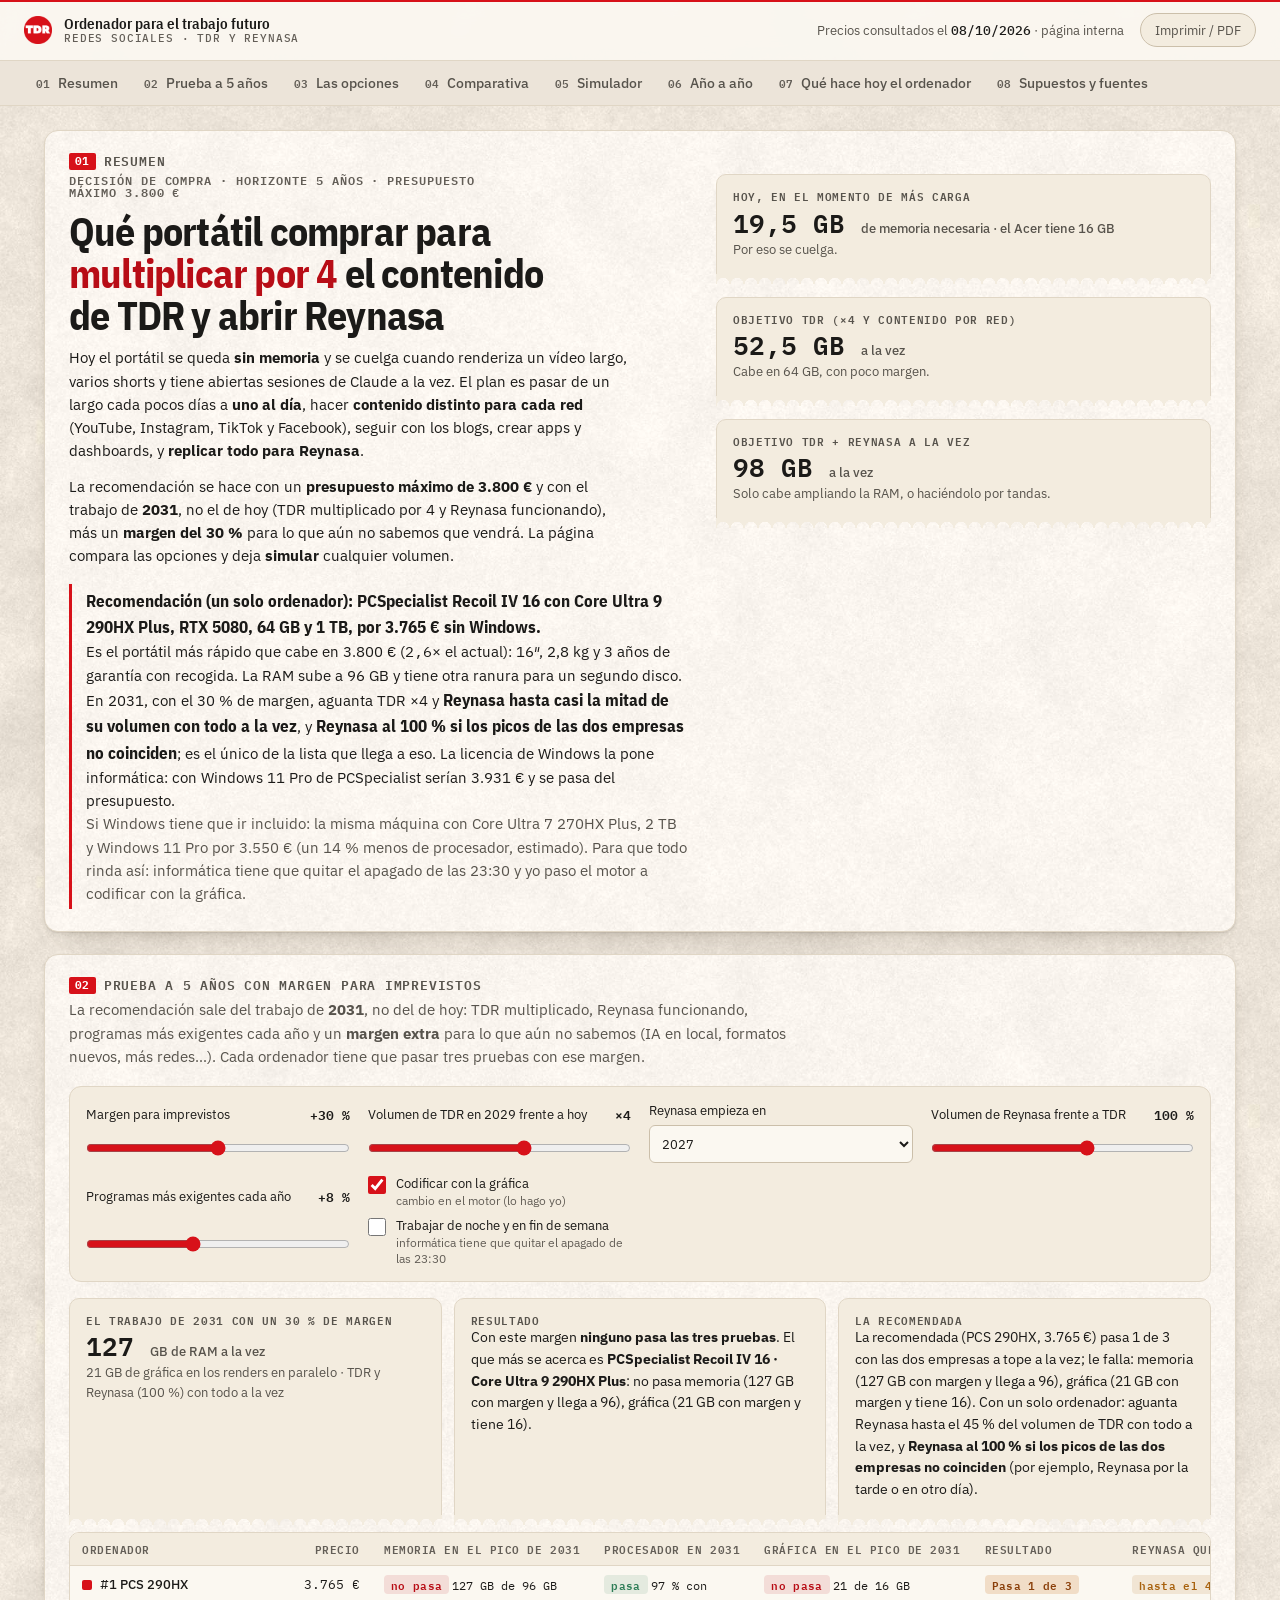
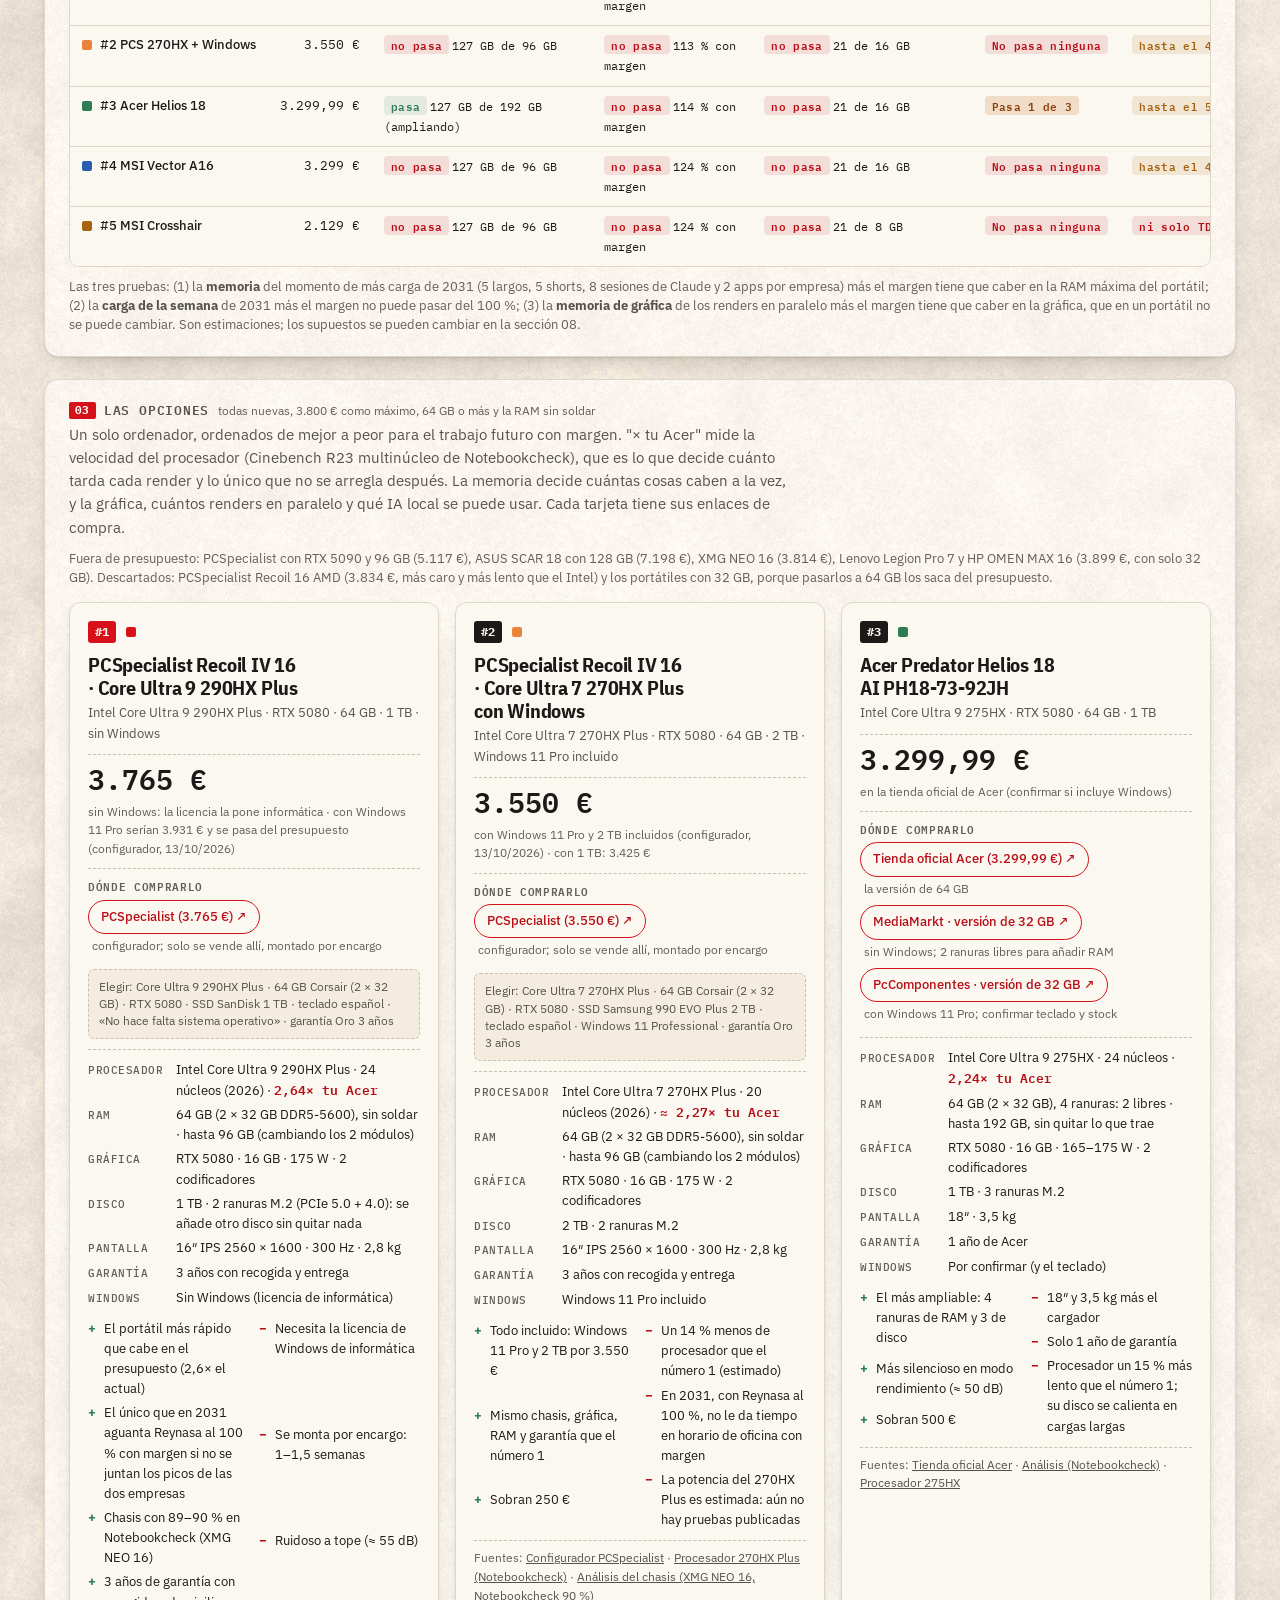
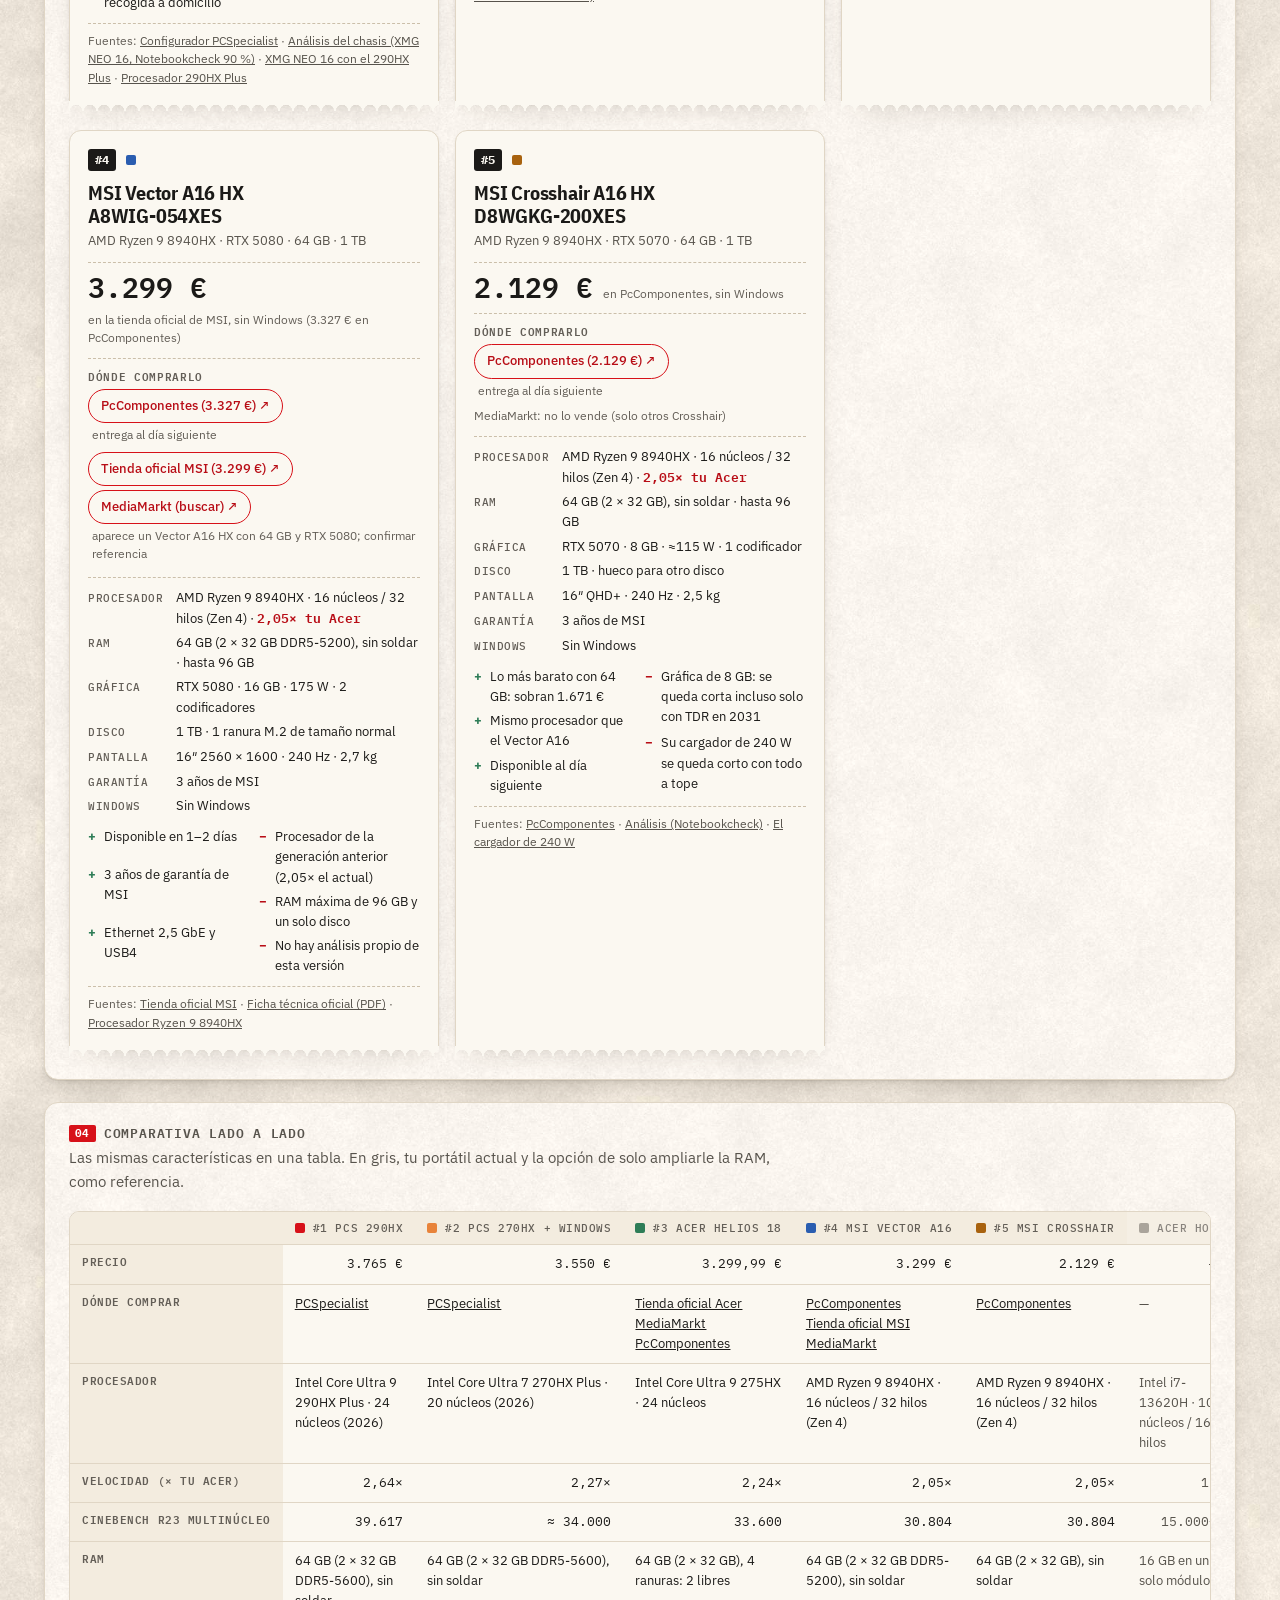
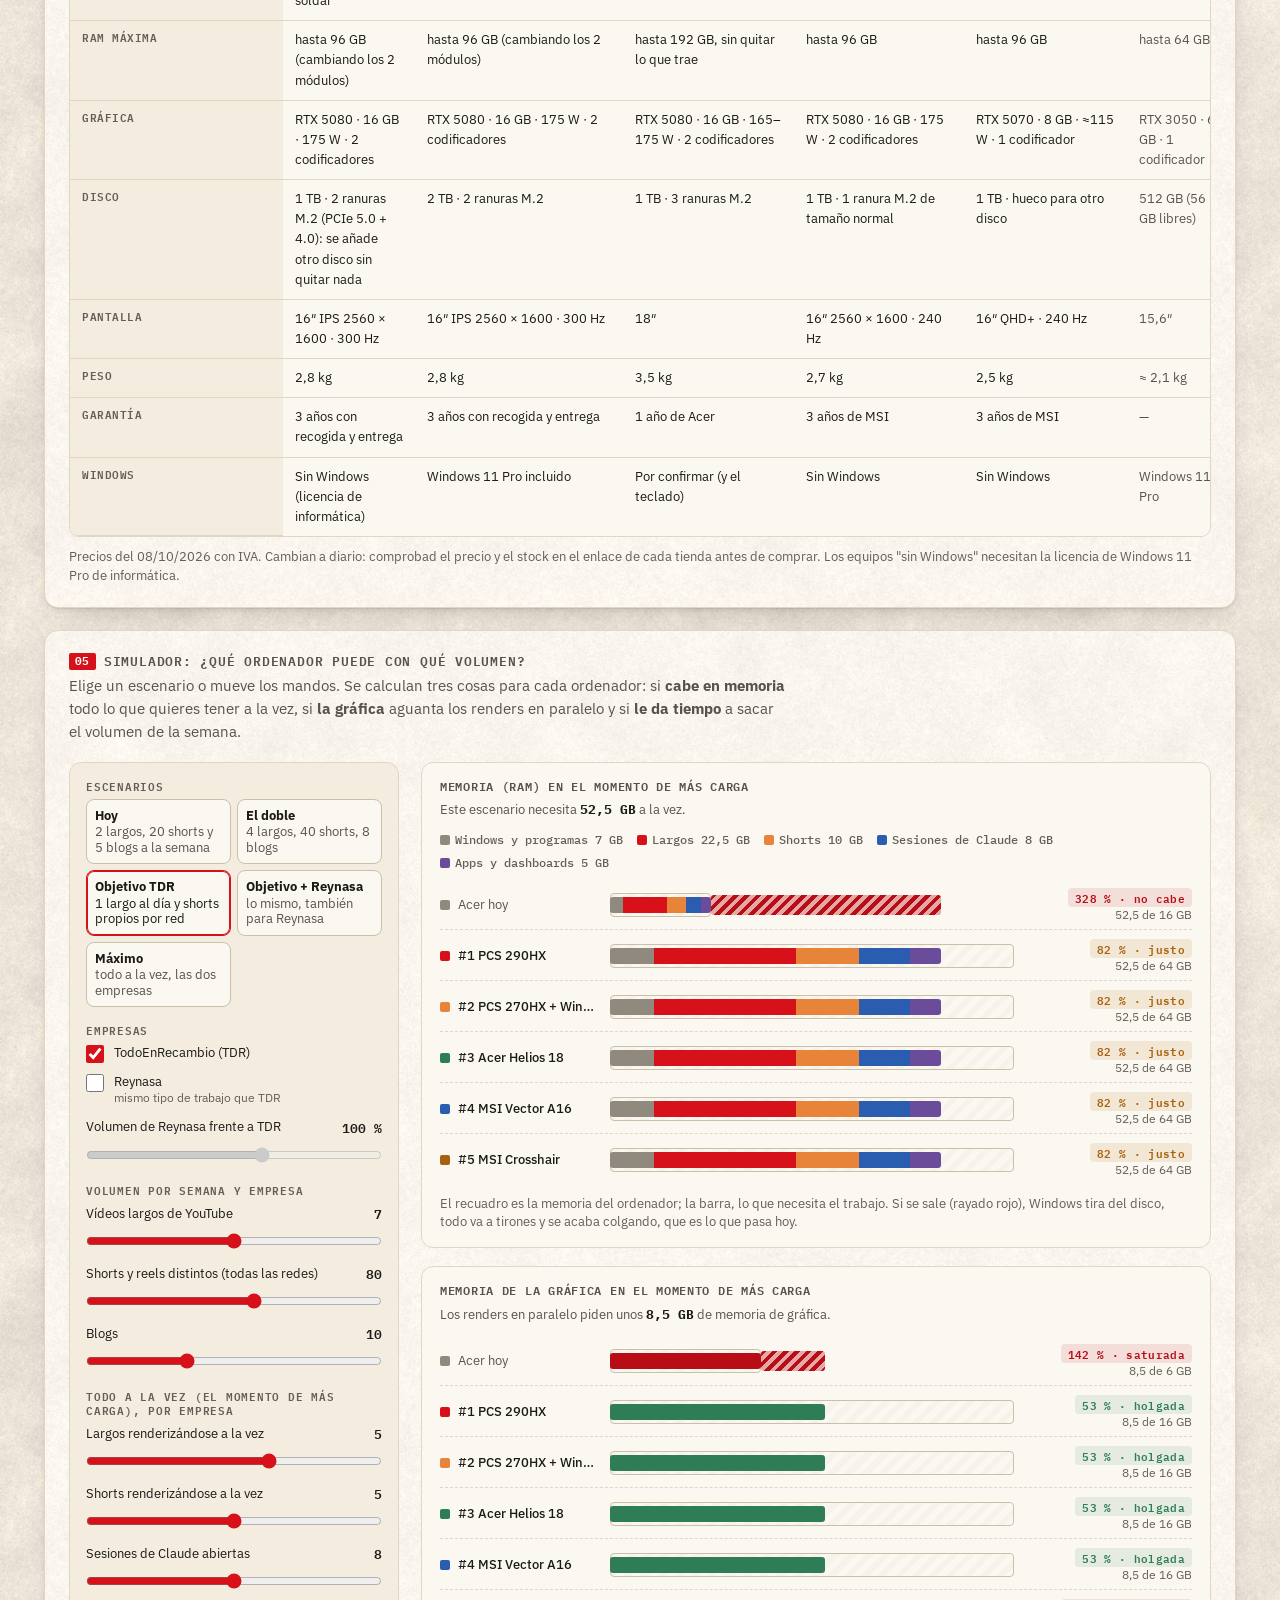
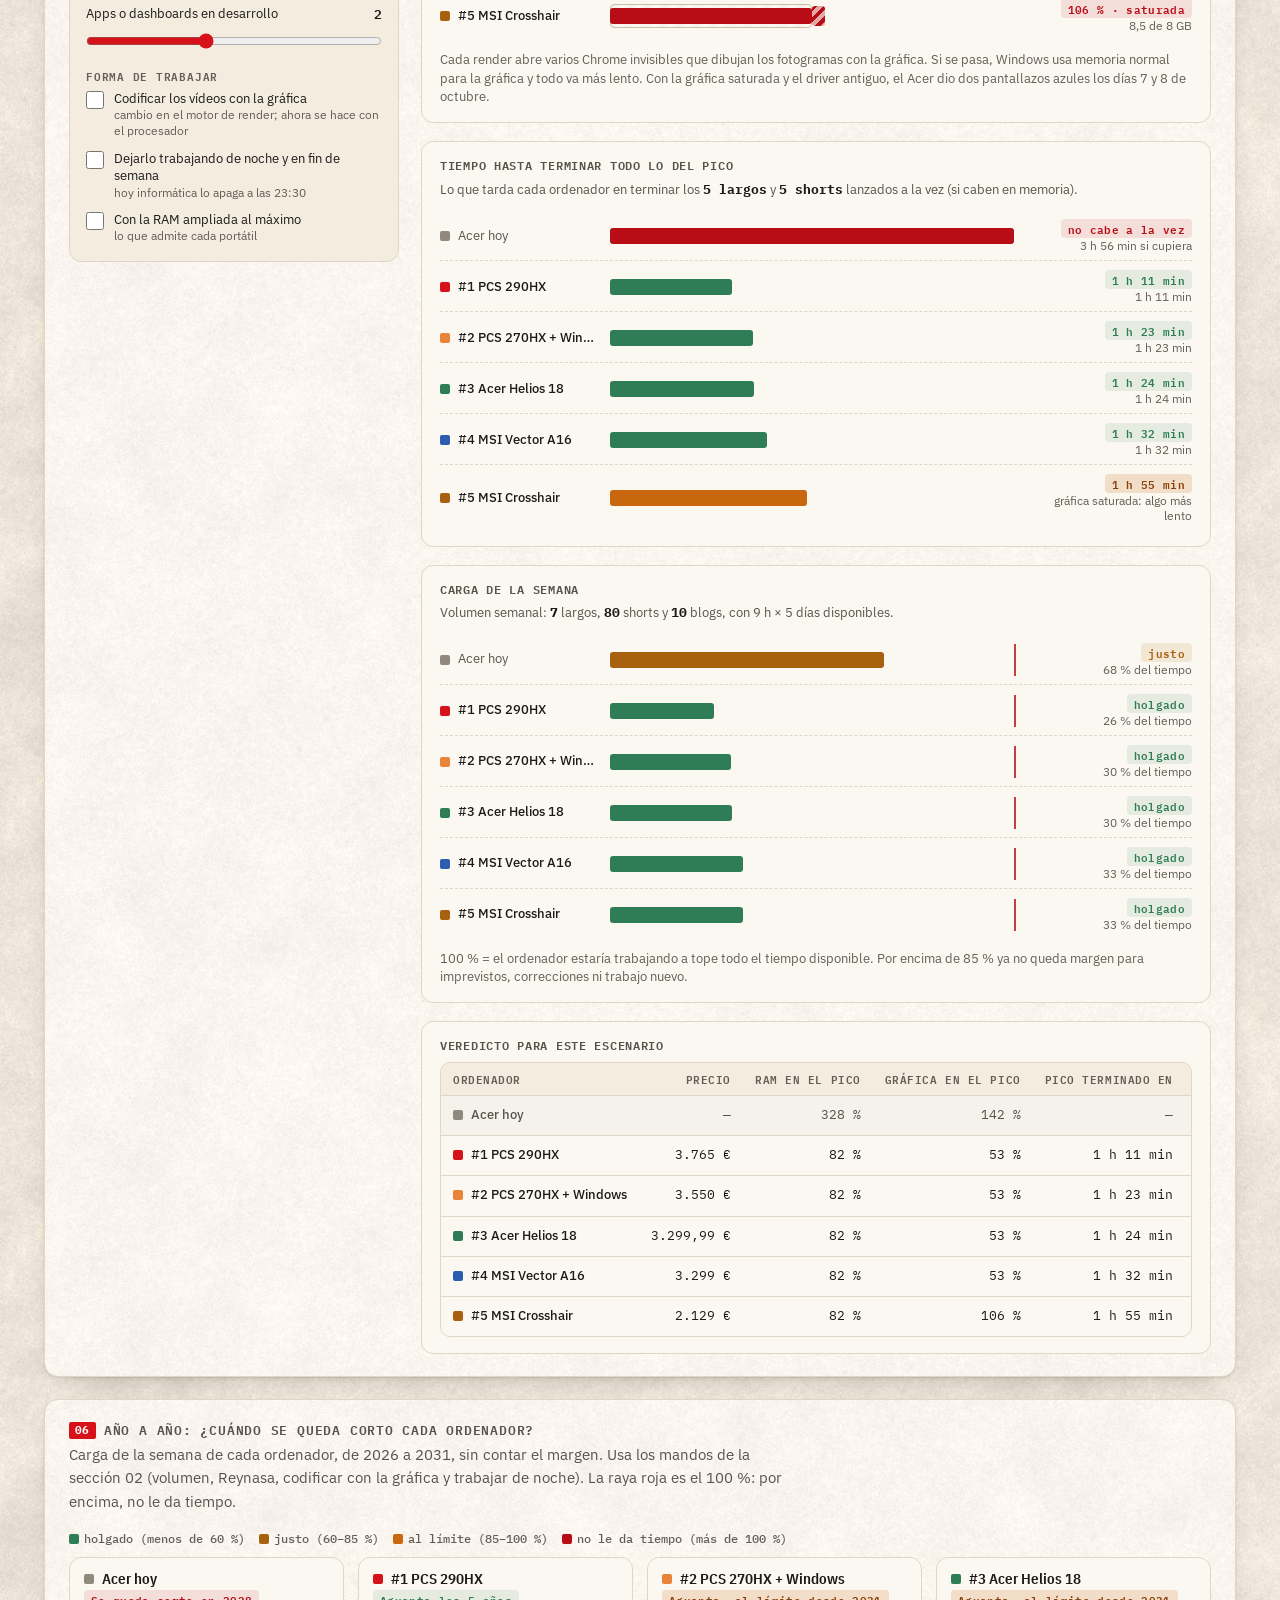
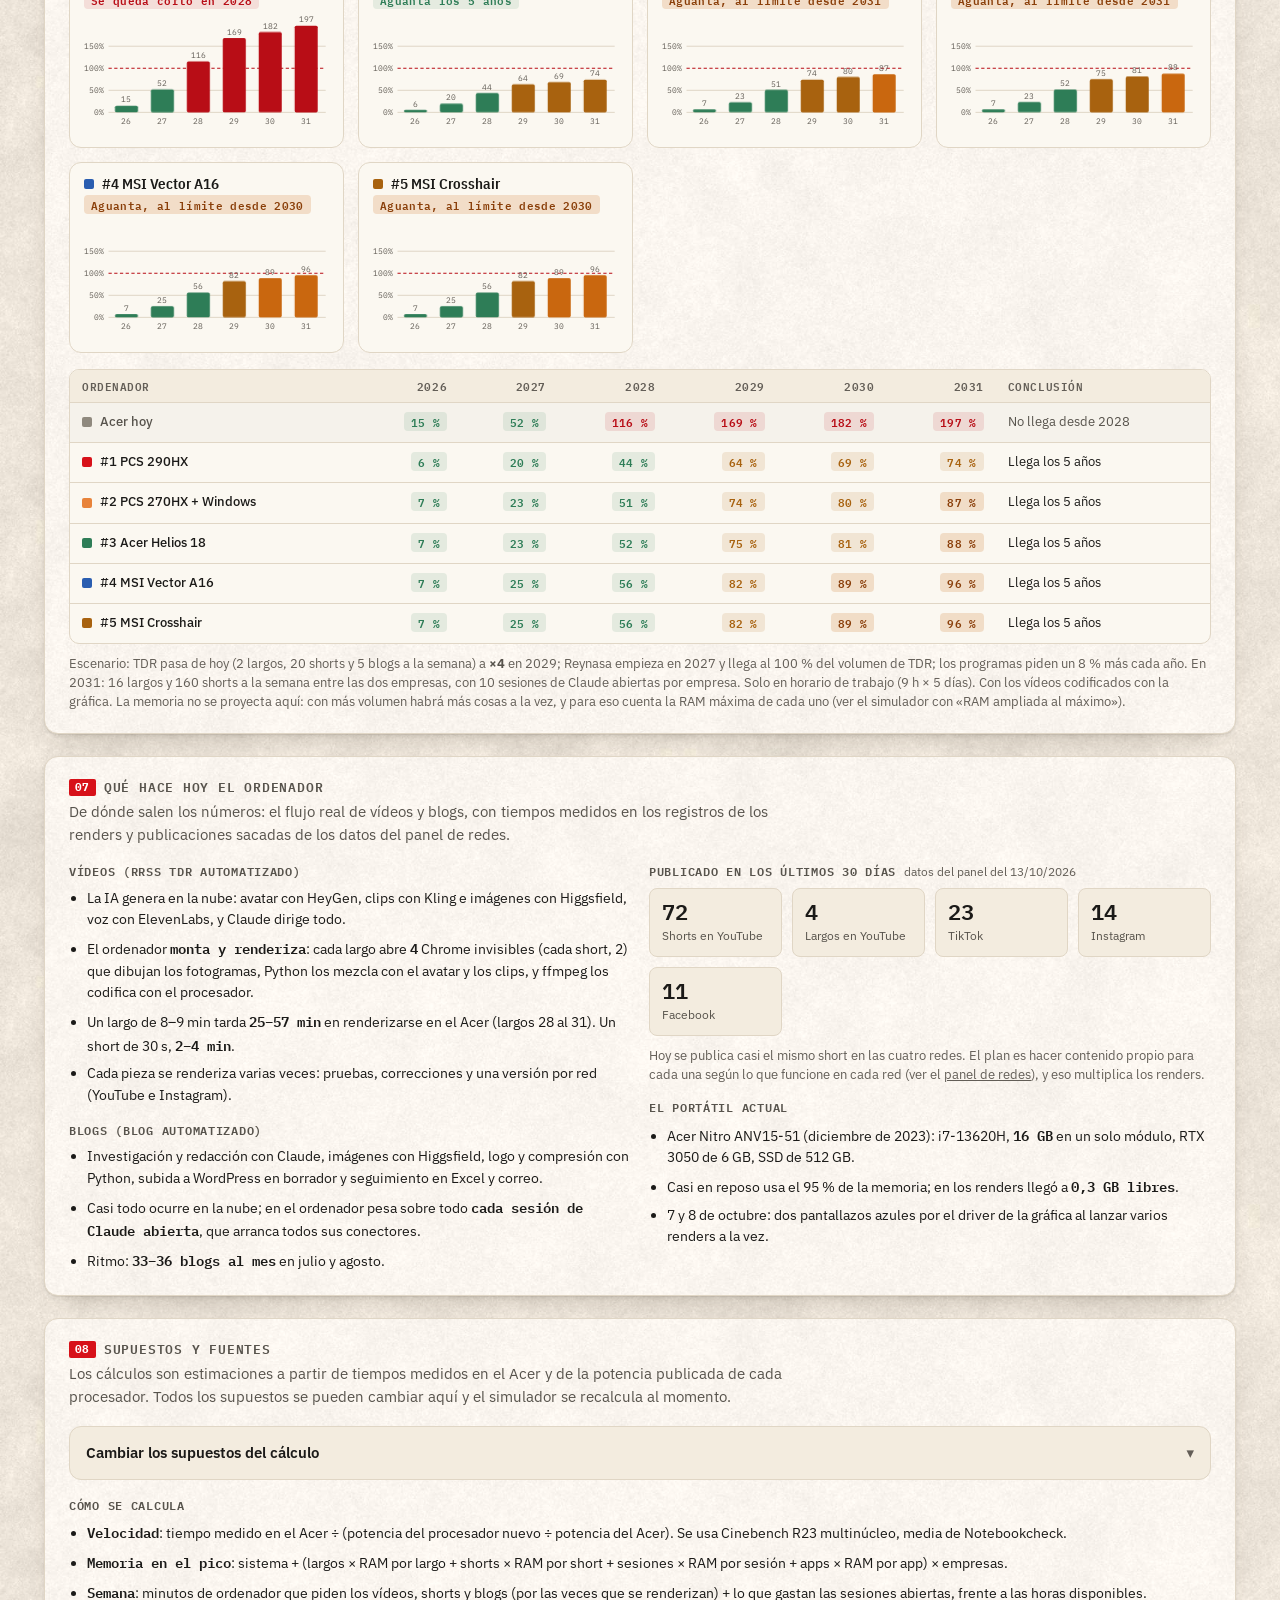
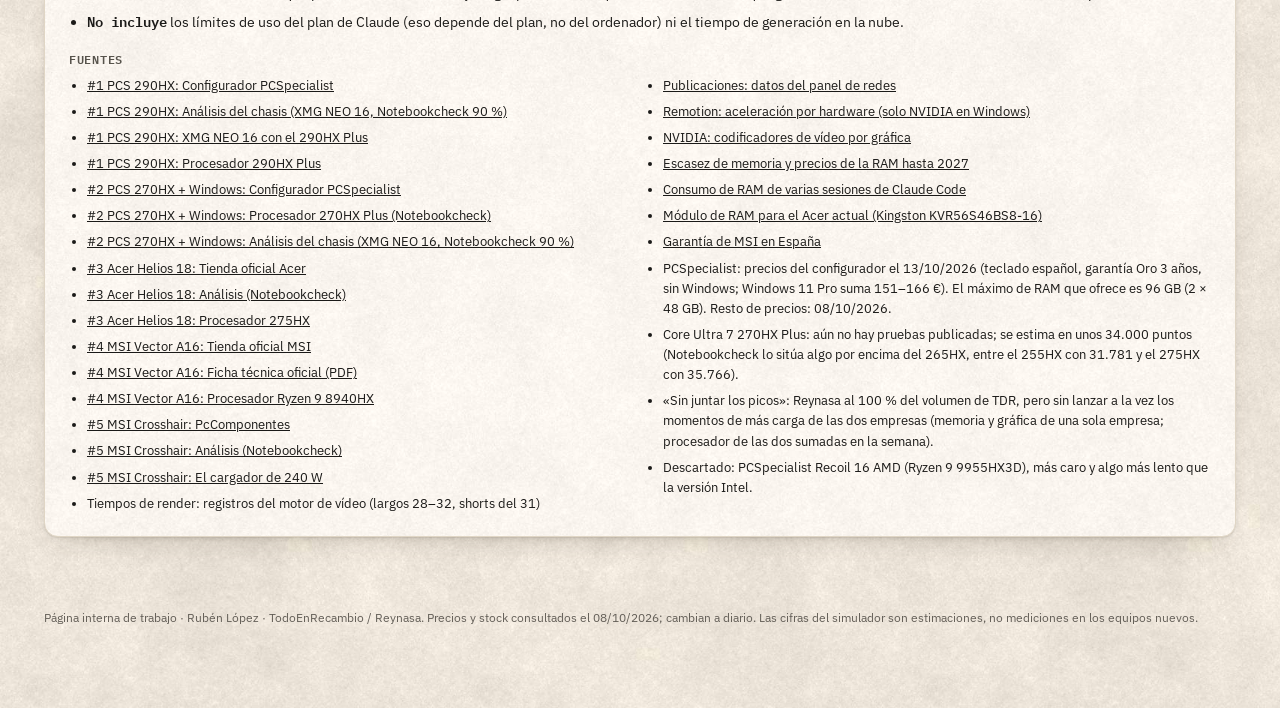
==== commit 6c52bb0d: "Ordenador futuro: un solo ordenador con 3.800 € como máximo Co-Authored-By: Claude Opus 5.5 <noreply" ====
--- a/ordenador-trabajo-futuro/index.html
+++ b/ordenador-trabajo-futuro/index.html
@@ -323,9 +323,9 @@
         <p>Hoy el portátil se queda <b>sin memoria</b> y se cuelga cuando renderiza un vídeo largo, varios shorts y tiene abiertas sesiones de Claude a la vez. El plan es pasar de un largo cada pocos días a <b>uno al día</b>, hacer <b>contenido distinto para cada red</b> (YouTube, Instagram, TikTok y Facebook), seguir con los blogs, crear apps y dashboards, y <b>replicar todo para Reynasa</b>.</p>
         <p>La recomendación se hace con un <b>presupuesto máximo de 3.800 €</b> y con el trabajo de <b>2031</b>, no el de hoy (TDR multiplicado por 4 y Reynasa funcionando), más un <b>margen del 30 %</b> para lo que aún no sabemos que vendrá. La página compara las opciones y deja <b>simular</b> cualquier volumen.</p>
         <div class="reco">
-          <b>Recomendación: PCSpecialist Recoil IV 16 con Core Ultra 7 270HX Plus + ampliar tu Acer a 32 GB. Total: 3.597 € (3.748 € con Windows 11 Pro).</b><br>
-          El portátil nuevo (RTX 5080, 64 GB, 1 TB, 2,8 kg y 3 años de garantía con recogida) es para ti, te lo llevas a casa y a reuniones. Tu Acer, con 16 GB más (323 €) y el driver de la gráfica actualizado, <b>se queda fijo en la oficina</b> como segundo equipo: renders de noche, el trabajo de Reynasa y los agentes 24/7. Entre los dos suman unas <b>3,3 veces</b> la capacidad de hoy y <b>pasan las tres pruebas de 2031 con margen</b>, ampliando la RAM más adelante.<br>
-          <span style="color:var(--tinta-suave)">Con un solo portátil, lo mejor que cabe es el PCSpecialist con el 290HX Plus (3.765 € sin Windows): es el más rápido, pero no deja dinero para el Acer y, con Reynasa al 100 %, se queda corto de memoria y de gráfica. Para que todo funcione así: informática tiene que quitar el apagado de las 23:30 y yo paso el motor a codificar con la gráfica.</span>
+          <b>Recomendación (un solo ordenador): PCSpecialist Recoil IV 16 con Core Ultra 9 290HX Plus, RTX 5080, 64 GB y 1 TB, por 3.765 € sin Windows.</b><br>
+          Es el portátil más rápido que cabe en 3.800 € (<span class="cifra">2,6×</span> el actual): 16″, 2,8 kg y 3 años de garantía con recogida. La RAM sube a 96 GB y tiene otra ranura para un segundo disco. En 2031, con el 30 % de margen, aguanta TDR ×4 y <b>Reynasa hasta casi la mitad de su volumen con todo a la vez</b>, y <b>Reynasa al 100 % si los picos de las dos empresas no coinciden</b>; es el único de la lista que llega a eso. La licencia de Windows la pone informática: con Windows 11 Pro de PCSpecialist serían 3.931 € y se pasa del presupuesto.<br>
+          <span style="color:var(--tinta-suave)">Si Windows tiene que ir incluido: la misma máquina con Core Ultra 7 270HX Plus, 2 TB y Windows 11 Pro por 3.550 € (un 14 % menos de procesador, estimado). Para que todo rinda así: informática tiene que quitar el apagado de las 23:30 y yo paso el motor a codificar con la gráfica.</span>
         </div>
       </div>
       <div class="claves" id="claves" aria-live="polite"></div>
@@ -357,8 +357,8 @@
   <!-- 03 OPCIONES -->
   <section class="caja" id="opciones">
     <h2>Las opciones <small style="text-transform:none;letter-spacing:0;font:400 12px var(--f-texto);color:var(--tinta-tenue)">todas nuevas, 3.800 € como máximo, 64 GB o más y la RAM sin soldar</small></h2>
-    <p class="bajada">Ordenadas de mejor a peor para el trabajo futuro con margen. Las que dicen <b>"+ tu Acer"</b> suman 323 € para ampliar tu portátil actual a 32 GB y dejarlo fijo como segundo equipo; sus cifras son las de los dos juntos (el trabajo se reparte, por ejemplo una empresa en cada uno). "× tu Acer" mide la velocidad del procesador (Cinebench R23 multinúcleo de Notebookcheck), que es lo que decide cuánto tarda cada render. Cada tarjeta tiene sus enlaces de compra.</p>
-    <p class="nota" style="margin:-8px 0 16px">Fuera de presupuesto: PCSpecialist con RTX 5090 y 96 GB (5.117 €), ASUS SCAR 18 con 128 GB (7.198 €), XMG NEO 16 (3.814 €), Lenovo Legion Pro 7 y HP OMEN MAX 16 (3.899 €, con solo 32 GB). Descartado: PCSpecialist Recoil 16 AMD (3.834 €, más caro y más lento que el Intel).</p>
+    <p class="bajada">Un solo ordenador, ordenados de mejor a peor para el trabajo futuro con margen. "× tu Acer" mide la velocidad del procesador (Cinebench R23 multinúcleo de Notebookcheck), que es lo que decide cuánto tarda cada render y lo único que no se arregla después. La memoria decide cuántas cosas caben a la vez, y la gráfica, cuántos renders en paralelo y qué IA local se puede usar. Cada tarjeta tiene sus enlaces de compra.</p>
+    <p class="nota" style="margin:-8px 0 16px">Fuera de presupuesto: PCSpecialist con RTX 5090 y 96 GB (5.117 €), ASUS SCAR 18 con 128 GB (7.198 €), XMG NEO 16 (3.814 €), Lenovo Legion Pro 7 y HP OMEN MAX 16 (3.899 €, con solo 32 GB). Descartados: PCSpecialist Recoil 16 AMD (3.834 €, más caro y más lento que el Intel) y los portátiles con 32 GB, porque pasarlos a 64 GB los saca del presupuesto.</p>
     <div class="opciones" id="lista-opciones"></div>
   </section>
 
@@ -515,56 +515,85 @@
 
   /* ───────── datos de los ordenadores ───────── */
   var PCS_URL = "https://www.pcspecialist.es/notebooks/recoil-IV-16/";
-  var RAM_ACER_URL = "https://www.pccomponentes.com/kingston-valueram-so-dimm-ddr5-5600-mhz-16gb-cl46";
   var CHASIS_URL = "https://www.notebookcheck.net/The-fastest-gaming-laptop-is-now-even-better-thanks-to-300-Hz-mini-LED-XMG-Neo-16-E25-RTX-5090-laptop-review.1016705.0.html";
-  var T_RAM_ACER = ["PcComponentes · RAM para tu Acer (323 €)", RAM_ACER_URL, "Kingston KVR56S46BS8-16 (16 GB DDR5-5600) para la ranura libre"];
-  var VECTOR_TIENDAS = [
-    ["PcComponentes (3.327 €)", "https://www.pccomponentes.com/portatil-msi-vector-a16-hx-a8wig-054xes-16-amd-ryzen-9-8940hx-64gb-1tb-ssd-rtx-5080-sin-s-o-rgb", "entrega al día siguiente"],
-    ["Tienda oficial MSI (3.299 €)", "https://es-store.msi.com/products/vector-a16-hx-a8wig-054xes-portatiles", ""],
-    ["MediaMarkt (buscar)", "https://www.mediamarkt.es/es/search.html?query=msi%20vector%20a16%20hx%208940hx", "aparece un Vector A16 HX con 64 GB y RTX 5080; confirmar referencia"]
-  ];
-  var HELIOS_TIENDAS = [
-    ["Tienda oficial Acer (3.299,99 €)", "https://store.acer.com/es-es/predator-helios-18-ai-portatil-gaming-ph18-73-negro", "la versión de 64 GB"],
-    ["MediaMarkt · versión de 32 GB", "https://www.mediamarkt.es/es/product/_portatil-gaming-acer-predator-helios-18-ai-18-wqxga-intelr-coretm-ultra-9-275hx-32gb-ram-1-tb-ssd-geforce-rtxtm-5080-sin-sistema-operativo-1607311.html", "sin Windows; 2 ranuras libres para añadir RAM"],
-    ["PcComponentes · versión de 32 GB", "https://www.pccomponentes.com/portatil-acer-predator-helios-18-ai-ph18-73-18-intel-core-ultra-9-275hx-32gb-1tb-ssd-rtx-5080-windows-11-pro", "con Windows 11 Pro; confirmar teclado y stock"]
-  ];
-  var CROSSHAIR_TIENDAS = [
-    ["PcComponentes (2.129 €)", "https://www.pccomponentes.com/portatil-msi-crosshair-a16-hx-d8wgkg-200xes-amd-ryzen-9-8940hx-64gb-1tb-ssd-rtx-5070-qhd-240hz", "entrega al día siguiente"],
-    ["MediaMarkt", "", "no lo vende (solo otros Crosshair)"]
-  ];
   var EQUIPOS = [
     {
-      id: "pcs270acer", rank: 1, combo: true, nombre: "PCSpecialist Recoil IV 16 (Core Ultra 7 270HX Plus) + tu Acer ampliado a 32 GB", corto: "PCS 270HX + Acer", color: "#d71119",
-      sub: "Portátil nuevo: 270HX Plus · RTX 5080 · 64 GB · 1 TB — y tu Acer, con 32 GB, como segundo equipo fijo en la oficina",
-      precio: 3597, precioNota: "3.274 € el portátil sin Windows + 323 € de la RAM del Acer · con Windows 11 Pro: 3.748 € (configurador, 13/10/2026)",
-      tiendas: [["PCSpecialist · portátil (3.274 €)", PCS_URL, "configurador; solo se vende allí"], T_RAM_ACER],
-      config: "Portátil, elegir: Core Ultra 7 270HX Plus · 64 GB Corsair (2 × 32 GB) · RTX 5080 · SSD SanDisk 1 TB · teclado español · garantía Oro 3 años. Acer: añadir el módulo de 16 GB en la ranura libre y actualizar el driver de NVIDIA.",
-      cpu: "Portátil: Intel Core Ultra 7 270HX Plus · 20 núcleos (2026) · Acer: i7-13620H", r23: 34000, r23Est: true,
-      ram: 64, ramTxt: "64 GB en el portátil + 32 GB en el Acer, sin soldar", ramMax: 96, ramMaxTxt: "portátil hasta 96 GB · Acer hasta 64 GB",
-      gpu: "RTX 5080 · 16 GB · 175 W · 2 codificadores (+ RTX 3050 en el Acer)", vram: 16,
-      ssd: "1 TB · 2 ranuras M.2", pantalla: "16″ IPS 2560 × 1600 · 300 Hz", peso: "2,8 kg (el Acer se queda en la oficina)",
-      garantia: "3 años con recogida y entrega (portátil)", so: "A elegir (sin Windows o con Windows 11 Pro)",
-      pros: ["Pasa las tres pruebas de 2031 con margen (ampliando la RAM más adelante)", "Unas 3,3 veces la capacidad de hoy entre los dos equipos", "El Acer queda fijo para renders de noche, Reynasa y Hermes 24/7", "Cabe en el presupuesto incluso con Windows 11 Pro"],
-      contras: ["La potencia del 270HX Plus es estimada: aún no hay pruebas publicadas", "Dos equipos que mantener; el Acer tendrá 7–8 años en 2031", "La gráfica de 16 GB no se puede mejorar después"],
+      id: "pcs290", rank: 1, nombre: "PCSpecialist Recoil IV 16 · Core Ultra 9 290HX Plus", corto: "PCS 290HX", color: "#d71119",
+      sub: "Intel Core Ultra 9 290HX Plus · RTX 5080 · 64 GB · 1 TB · sin Windows",
+      precio: 3765, precioNota: "sin Windows: la licencia la pone informática · con Windows 11 Pro serían 3.931 € y se pasa del presupuesto (configurador, 13/10/2026)",
+      tiendas: [["PCSpecialist (3.765 €)", PCS_URL, "configurador; solo se vende allí, montado por encargo"]],
+      config: "Elegir: Core Ultra 9 290HX Plus · 64 GB Corsair (2 × 32 GB) · RTX 5080 · SSD SanDisk 1 TB · teclado español · «No hace falta sistema operativo» · garantía Oro 3 años",
+      cpu: "Intel Core Ultra 9 290HX Plus · 24 núcleos (2026)", r23: 39617,
+      ram: 64, ramTxt: "64 GB (2 × 32 GB DDR5-5600), sin soldar", ramMax: 96, ramMaxTxt: "hasta 96 GB (cambiando los 2 módulos)",
+      gpu: "RTX 5080 · 16 GB · 175 W · 2 codificadores", vram: 16,
+      ssd: "1 TB · 2 ranuras M.2 (PCIe 5.0 + 4.0): se añade otro disco sin quitar nada", pantalla: "16″ IPS 2560 × 1600 · 300 Hz", peso: "2,8 kg",
+      garantia: "3 años con recogida y entrega", so: "Sin Windows (licencia de informática)",
+      pros: ["El portátil más rápido que cabe en el presupuesto (2,6× el actual)", "El único que en 2031 aguanta Reynasa al 100 % con margen si no se juntan los picos de las dos empresas", "Chasis con 89–90 % en Notebookcheck (XMG NEO 16)", "3 años de garantía con recogida a domicilio"],
+      contras: ["Necesita la licencia de Windows de informática", "Se monta por encargo: 1–1,5 semanas", "Ruidoso a tope (≈ 55 dB)"],
+      fuentes: [
+        ["Configurador PCSpecialist", PCS_URL],
+        ["Análisis del chasis (XMG NEO 16, Notebookcheck 90 %)", CHASIS_URL],
+        ["XMG NEO 16 con el 290HX Plus", "https://www.notebookcheck.com/XMG-NEO-16-erhaelt-Core-Ultra-9-290HX-Plus-und-erstmals-ein-OLED-Display.1377008.0.html"],
+        ["Procesador 290HX Plus", "https://www.notebookcheck.net/Intel-Core-Ultra-9-290HX-Plus-Processor-Benchmarks-and-Specs.1252402.0.html"]
+      ]
+    },
+    {
+      id: "pcs270w", rank: 2, nombre: "PCSpecialist Recoil IV 16 · Core Ultra 7 270HX Plus con Windows", corto: "PCS 270HX + Windows", color: "#e8833a",
+      sub: "Intel Core Ultra 7 270HX Plus · RTX 5080 · 64 GB · 2 TB · Windows 11 Pro incluido",
+      precio: 3550, precioNota: "con Windows 11 Pro y 2 TB incluidos (configurador, 13/10/2026) · con 1 TB: 3.425 €",
+      tiendas: [["PCSpecialist (3.550 €)", PCS_URL, "configurador; solo se vende allí, montado por encargo"]],
+      config: "Elegir: Core Ultra 7 270HX Plus · 64 GB Corsair (2 × 32 GB) · RTX 5080 · SSD Samsung 990 EVO Plus 2 TB · teclado español · Windows 11 Professional · garantía Oro 3 años",
+      cpu: "Intel Core Ultra 7 270HX Plus · 20 núcleos (2026)", r23: 34000, r23Est: true,
+      ram: 64, ramTxt: "64 GB (2 × 32 GB DDR5-5600), sin soldar", ramMax: 96, ramMaxTxt: "hasta 96 GB (cambiando los 2 módulos)",
+      gpu: "RTX 5080 · 16 GB · 175 W · 2 codificadores", vram: 16,
+      ssd: "2 TB · 2 ranuras M.2", pantalla: "16″ IPS 2560 × 1600 · 300 Hz", peso: "2,8 kg",
+      garantia: "3 años con recogida y entrega", so: "Windows 11 Pro incluido",
+      pros: ["Todo incluido: Windows 11 Pro y 2 TB por 3.550 €", "Mismo chasis, gráfica, RAM y garantía que el número 1", "Sobran 250 €"],
+      contras: ["Un 14 % menos de procesador que el número 1 (estimado)", "En 2031, con Reynasa al 100 %, no le da tiempo en horario de oficina con margen", "La potencia del 270HX Plus es estimada: aún no hay pruebas publicadas"],
       fuentes: [
         ["Configurador PCSpecialist", PCS_URL],
         ["Procesador 270HX Plus (Notebookcheck)", "https://www.notebookcheck.net/Intel-Core-Ultra-7-270HX-Plus-Processor-Benchmarks-and-Specs.1252489.0.html"],
-        ["Análisis del chasis (XMG NEO 16, Notebookcheck 90 %)", CHASIS_URL],
-        ["Módulo de RAM para el Acer", RAM_ACER_URL]
+        ["Análisis del chasis (XMG NEO 16, Notebookcheck 90 %)", CHASIS_URL]
       ]
     },
     {
-      id: "vectoracer", rank: 2, combo: true, nombre: "MSI Vector A16 HX A8WIG-054XES + tu Acer ampliado a 32 GB", corto: "Vector + Acer", color: "#2a5db0",
-      sub: "Portátil nuevo: Ryzen 9 8940HX · RTX 5080 · 64 GB — y tu Acer, con 32 GB, como segundo equipo fijo",
-      precio: 3622, precioNota: "3.299 € el portátil (tienda MSI, sin Windows) + 323 € de la RAM del Acer",
-      tiendas: VECTOR_TIENDAS.concat([T_RAM_ACER]),
-      cpu: "Portátil: AMD Ryzen 9 8940HX · 16 núcleos / 32 hilos (Zen 4) · Acer: i7-13620H", r23: 30804,
-      ram: 64, ramTxt: "64 GB en el portátil + 32 GB en el Acer, sin soldar", ramMax: 96, ramMaxTxt: "portátil hasta 96 GB · Acer hasta 64 GB",
-      gpu: "RTX 5080 · 16 GB · 175 W · 2 codificadores (+ RTX 3050 en el Acer)", vram: 16,
+      id: "helios", rank: 3, nombre: "Acer Predator Helios 18 AI PH18-73-92JH", corto: "Acer Helios 18", color: "#2e7d57",
+      sub: "Intel Core Ultra 9 275HX · RTX 5080 · 64 GB · 1 TB",
+      precio: 3299.99, precioNota: "en la tienda oficial de Acer (confirmar si incluye Windows)",
+      tiendas: [
+        ["Tienda oficial Acer (3.299,99 €)", "https://store.acer.com/es-es/predator-helios-18-ai-portatil-gaming-ph18-73-negro", "la versión de 64 GB"],
+        ["MediaMarkt · versión de 32 GB", "https://www.mediamarkt.es/es/product/_portatil-gaming-acer-predator-helios-18-ai-18-wqxga-intelr-coretm-ultra-9-275hx-32gb-ram-1-tb-ssd-geforce-rtxtm-5080-sin-sistema-operativo-1607311.html", "sin Windows; 2 ranuras libres para añadir RAM"],
+        ["PcComponentes · versión de 32 GB", "https://www.pccomponentes.com/portatil-acer-predator-helios-18-ai-ph18-73-18-intel-core-ultra-9-275hx-32gb-1tb-ssd-rtx-5080-windows-11-pro", "con Windows 11 Pro; confirmar teclado y stock"]
+      ],
+      cpu: "Intel Core Ultra 9 275HX · 24 núcleos", r23: 33600,
+      ram: 64, ramTxt: "64 GB (2 × 32 GB), 4 ranuras: 2 libres", ramMax: 192, ramMaxTxt: "hasta 192 GB, sin quitar lo que trae",
+      gpu: "RTX 5080 · 16 GB · 165–175 W · 2 codificadores", vram: 16,
+      ssd: "1 TB · 3 ranuras M.2", pantalla: "18″", peso: "3,5 kg",
+      garantia: "1 año de Acer", so: "Por confirmar (y el teclado)",
+      pros: ["El más ampliable: 4 ranuras de RAM y 3 de disco", "Más silencioso en modo rendimiento (≈ 50 dB)", "Sobran 500 €"],
+      contras: ["18″ y 3,5 kg más el cargador", "Solo 1 año de garantía", "Procesador un 15 % más lento que el número 1; su disco se calienta en cargas largas"],
+      fuentes: [
+        ["Tienda oficial Acer", "https://store.acer.com/es-es/predator-helios-18-ai-portatil-gaming-ph18-73-negro"],
+        ["Análisis (Notebookcheck)", "https://www.notebookcheck.net/Acer-Predator-Helios-18-AI-review-Finally-a-quieter-gaming-laptop-but-at-what-cost.1054468.0.html"],
+        ["Procesador 275HX", "https://www.notebookcheck.net/Intel-Core-Ultra-9-275HX-Processor-Benchmarks-and-Specs.943094.0.html"]
+      ]
+    },
+    {
+      id: "vector", rank: 4, nombre: "MSI Vector A16 HX A8WIG-054XES", corto: "MSI Vector A16", color: "#2a5db0",
+      sub: "AMD Ryzen 9 8940HX · RTX 5080 · 64 GB · 1 TB",
+      precio: 3299, precioNota: "en la tienda oficial de MSI, sin Windows (3.327 € en PcComponentes)",
+      tiendas: [
+        ["PcComponentes (3.327 €)", "https://www.pccomponentes.com/portatil-msi-vector-a16-hx-a8wig-054xes-16-amd-ryzen-9-8940hx-64gb-1tb-ssd-rtx-5080-sin-s-o-rgb", "entrega al día siguiente"],
+        ["Tienda oficial MSI (3.299 €)", "https://es-store.msi.com/products/vector-a16-hx-a8wig-054xes-portatiles", ""],
+        ["MediaMarkt (buscar)", "https://www.mediamarkt.es/es/search.html?query=msi%20vector%20a16%20hx%208940hx", "aparece un Vector A16 HX con 64 GB y RTX 5080; confirmar referencia"]
+      ],
+      cpu: "AMD Ryzen 9 8940HX · 16 núcleos / 32 hilos (Zen 4)", r23: 30804,
+      ram: 64, ramTxt: "64 GB (2 × 32 GB DDR5-5200), sin soldar", ramMax: 96, ramMaxTxt: "hasta 96 GB",
+      gpu: "RTX 5080 · 16 GB · 175 W · 2 codificadores", vram: 16,
       ssd: "1 TB · 1 ranura M.2 de tamaño normal", pantalla: "16″ 2560 × 1600 · 240 Hz", peso: "2,7 kg",
       garantia: "3 años de MSI", so: "Sin Windows",
-      pros: ["Pasa las tres pruebas de 2031 con margen (ampliando la RAM)", "Disponible en 1–2 días", "Ethernet 2,5 GbE y USB4"],
-      contras: ["Procesador de la generación anterior", "Solo un disco de tamaño normal", "Dos equipos; el Acer tendrá 7–8 años en 2031"],
+      pros: ["Disponible en 1–2 días", "3 años de garantía de MSI", "Ethernet 2,5 GbE y USB4"],
+      contras: ["Procesador de la generación anterior (2,05× el actual)", "RAM máxima de 96 GB y un solo disco", "No hay análisis propio de esta versión"],
       fuentes: [
         ["Tienda oficial MSI", "https://es-store.msi.com/products/vector-a16-hx-a8wig-054xes-portatiles"],
         ["Ficha técnica oficial (PDF)", "https://storage-asset.msi.com/specSheet/es/nb/Vector%20A16%20HX%20A8WIG-054XES.pdf"],
@@ -572,84 +601,31 @@
       ]
     },
     {
-      id: "heliosacer", rank: 3, combo: true, nombre: "Acer Predator Helios 18 AI PH18-73-92JH + tu Acer ampliado a 32 GB", corto: "Helios 18 + Acer", color: "#2e7d57",
-      sub: "Portátil nuevo: Core Ultra 9 275HX · RTX 5080 · 64 GB — y tu Acer, con 32 GB, como segundo equipo fijo",
-      precio: 3623, precioNota: "3.299,99 € el portátil (tienda Acer) + 323 € de la RAM del Acer",
-      tiendas: HELIOS_TIENDAS.concat([T_RAM_ACER]),
-      cpu: "Portátil: Intel Core Ultra 9 275HX · 24 núcleos · Acer: i7-13620H", r23: 33600,
-      ram: 64, ramTxt: "64 GB en el portátil (4 ranuras, 2 libres) + 32 GB en el Acer", ramMax: 192, ramMaxTxt: "portátil hasta 192 GB sin quitar nada · Acer hasta 64 GB",
-      gpu: "RTX 5080 · 16 GB · 165–175 W · 2 codificadores (+ RTX 3050 en el Acer)", vram: 16,
-      ssd: "1 TB · 3 ranuras M.2", pantalla: "18″", peso: "3,5 kg",
-      garantia: "1 año de Acer", so: "Por confirmar (y el teclado)",
-      pros: ["Pasa las tres pruebas y es el más ampliable", "Tres ranuras para discos", "Más silencioso en modo rendimiento (≈ 50 dB)"],
-      contras: ["18″ y 3,5 kg más el cargador", "Solo 1 año de garantía", "Su disco se calienta en cargas largas"],
-      fuentes: [
-        ["Tienda oficial Acer", "https://store.acer.com/es-es/predator-helios-18-ai-portatil-gaming-ph18-73-negro"],
-        ["Análisis (Notebookcheck)", "https://www.notebookcheck.net/Acer-Predator-Helios-18-AI-review-Finally-a-quieter-gaming-laptop-but-at-what-cost.1054468.0.html"]
-      ]
-    },
-    {
-      id: "pcs290", rank: 4, nombre: "PCSpecialist Recoil IV 16 (Core Ultra 9 290HX Plus), solo", corto: "PCS 290HX solo", color: "#e8833a",
-      sub: "Intel Core Ultra 9 290HX Plus · RTX 5080 · 64 GB · 1 TB",
-      precio: 3765, precioNota: "sin Windows · con Windows 11 Pro serían 3.931 € y se pasa del presupuesto (configurador, 13/10/2026)",
-      tiendas: [["PCSpecialist (3.765 €)", PCS_URL, "configurador; solo se vende allí"]],
-      config: "Elegir: Core Ultra 9 290HX Plus · 64 GB Corsair (2 × 32 GB) · RTX 5080 · SSD SanDisk 1 TB · teclado español · sin sistema operativo · garantía Oro 3 años",
-      cpu: "Intel Core Ultra 9 290HX Plus · 24 núcleos (2026)", r23: 39617,
-      ram: 64, ramTxt: "64 GB (2 × 32 GB DDR5-5600), sin soldar", ramMax: 96, ramMaxTxt: "hasta 96 GB (cambiando los 2 módulos)",
-      gpu: "RTX 5080 · 16 GB · 175 W · 2 codificadores", vram: 16,
-      ssd: "1 TB · 2 ranuras M.2 (PCIe 5.0 + 4.0)", pantalla: "16″ IPS 2560 × 1600 · 300 Hz", peso: "2,8 kg",
-      garantia: "3 años con recogida y entrega", so: "Sin Windows (licencia de informática)",
-      pros: ["El portátil más rápido que cabe en el presupuesto", "Un solo equipo, con 3 años de garantía a domicilio"],
-      contras: ["No deja dinero para ampliar el Acer", "Sin Windows: la licencia la tiene que poner informática", "Con Reynasa al 100 %, la RAM y la gráfica se quedan cortas con margen"],
-      fuentes: [
-        ["Configurador PCSpecialist", PCS_URL],
-        ["Análisis del chasis (XMG NEO 16, Notebookcheck 90 %)", CHASIS_URL],
-        ["Procesador 290HX Plus", "https://www.notebookcheck.net/Intel-Core-Ultra-9-290HX-Plus-Processor-Benchmarks-and-Specs.1252402.0.html"]
-      ]
-    },
-    {
-      id: "crosshairacer", rank: 5, combo: true, nombre: "MSI Crosshair A16 HX D8WGKG-200XES + tu Acer ampliado a 32 GB", corto: "Crosshair + Acer", color: "#a8620f",
-      sub: "Portátil nuevo: Ryzen 9 8940HX · RTX 5070 · 64 GB — y tu Acer, con 32 GB, como segundo equipo fijo",
-      precio: 2452, precioNota: "2.129 € el portátil (PcComponentes, sin Windows) + 323 € de la RAM del Acer · sobran 1.348 €",
-      tiendas: CROSSHAIR_TIENDAS.concat([T_RAM_ACER]),
-      cpu: "Portátil: AMD Ryzen 9 8940HX · 16 núcleos / 32 hilos (Zen 4) · Acer: i7-13620H", r23: 30804,
-      ram: 64, ramTxt: "64 GB en el portátil + 32 GB en el Acer, sin soldar", ramMax: 96, ramMaxTxt: "portátil hasta 96 GB · Acer hasta 64 GB",
-      gpu: "RTX 5070 · 8 GB · ≈115 W · 1 codificador (+ RTX 3050 en el Acer)", vram: 8,
+      id: "crosshair", rank: 5, nombre: "MSI Crosshair A16 HX D8WGKG-200XES", corto: "MSI Crosshair", color: "#a8620f",
+      sub: "AMD Ryzen 9 8940HX · RTX 5070 · 64 GB · 1 TB",
+      precio: 2129, precioNota: "en PcComponentes, sin Windows",
+      tiendas: [
+        ["PcComponentes (2.129 €)", "https://www.pccomponentes.com/portatil-msi-crosshair-a16-hx-d8wgkg-200xes-amd-ryzen-9-8940hx-64gb-1tb-ssd-rtx-5070-qhd-240hz", "entrega al día siguiente"],
+        ["MediaMarkt", "", "no lo vende (solo otros Crosshair)"]
+      ],
+      cpu: "AMD Ryzen 9 8940HX · 16 núcleos / 32 hilos (Zen 4)", r23: 30804,
+      ram: 64, ramTxt: "64 GB (2 × 32 GB), sin soldar", ramMax: 96, ramMaxTxt: "hasta 96 GB",
+      gpu: "RTX 5070 · 8 GB · ≈115 W · 1 codificador", vram: 8,
       ssd: "1 TB · hueco para otro disco", pantalla: "16″ QHD+ · 240 Hz", peso: "2,5 kg",
       garantia: "3 años de MSI", so: "Sin Windows",
-      pros: ["Lo más barato: sobran 1.348 € del presupuesto", "Unas 3 veces la capacidad de hoy entre los dos equipos"],
-      contras: ["Gráfica de 8 GB: no pasa la prueba de gráfica de 2031", "Su cargador de 240 W se queda corto con todo a tope"],
+      pros: ["Lo más barato con 64 GB: sobran 1.671 €", "Mismo procesador que el Vector A16", "Disponible al día siguiente"],
+      contras: ["Gráfica de 8 GB: se queda corta incluso solo con TDR en 2031", "Su cargador de 240 W se queda corto con todo a tope"],
       fuentes: [
         ["PcComponentes", "https://www.pccomponentes.com/portatil-msi-crosshair-a16-hx-d8wgkg-200xes-amd-ryzen-9-8940hx-64gb-1tb-ssd-rtx-5070-qhd-240hz"],
         ["Análisis (Notebookcheck)", "https://www.notebookcheck.net/MSI-Crosshair-A16-HX-E8WGK-review-Ryzen-9-Zen-4-outperforming-Ryzen-9-AI-Zen-5.1332012.0.html"],
         ["El cargador de 240 W", "https://www.notebookcheck.com/240-Watt-Netzteil-reicht-fuer-das-MSI-Crosshair-A16-HX-gerade-so-aus.1335255.0.html"]
       ]
-    },
-    {
-      id: "pcs270", rank: 6, nombre: "PCSpecialist Recoil IV 16 (Core Ultra 7 270HX Plus), solo", corto: "PCS 270HX solo", color: "#8a5a9e",
-      sub: "Intel Core Ultra 7 270HX Plus · RTX 5080 · 64 GB · 1 TB — el portátil del número 1, sin el segundo equipo",
-      precio: 3274, precioNota: "sin Windows · 3.425 € con Windows 11 Pro (configurador, 13/10/2026)",
-      tiendas: [["PCSpecialist (3.274 €)", PCS_URL, "configurador; solo se vende allí"]],
-      config: "Elegir: Core Ultra 7 270HX Plus · 64 GB Corsair (2 × 32 GB) · RTX 5080 · SSD SanDisk 1 TB · teclado español · garantía Oro 3 años",
-      cpu: "Intel Core Ultra 7 270HX Plus · 20 núcleos (2026)", r23: 34000, r23Est: true,
-      ram: 64, ramTxt: "64 GB (2 × 32 GB DDR5-5600), sin soldar", ramMax: 96, ramMaxTxt: "hasta 96 GB (cambiando los 2 módulos)",
-      gpu: "RTX 5080 · 16 GB · 175 W · 2 codificadores", vram: 16,
-      ssd: "1 TB · 2 ranuras M.2", pantalla: "16″ IPS 2560 × 1600 · 300 Hz", peso: "2,8 kg",
-      garantia: "3 años con recogida y entrega", so: "A elegir",
-      pros: ["Para comparar: muestra lo que aporta sumar el Acer", "Deja 526 € de margen sin Windows"],
-      contras: ["Solo, no pasa las pruebas de 2031 con Reynasa", "Potencia del procesador estimada"],
-      fuentes: [["Configurador PCSpecialist", PCS_URL], ["Procesador 270HX Plus (Notebookcheck)", "https://www.notebookcheck.net/Intel-Core-Ultra-7-270HX-Plus-Processor-Benchmarks-and-Specs.1252489.0.html"]]
     }
   ];
   var REFERENCIAS = [
     { id: "acer", ref: true, nombre: "Tu Acer Nitro ANV15-51 (hoy)", corto: "Acer hoy", color: "#8f897e", r23: null, ram: 16, ramMax: 64, vram: 6,
       cpu: "Intel i7-13620H · 10 núcleos / 16 hilos", ramTxt: "16 GB en un solo módulo", ramMaxTxt: "hasta 64 GB", gpu: "RTX 3050 · 6 GB · 1 codificador",
-      ssd: "512 GB (56 GB libres)", pantalla: "15,6″", peso: "≈ 2,1 kg", garantia: "—", so: "Windows 11 Pro" },
-    { id: "acer32", ref: true, nombre: "Acer actual + 16 GB más", corto: "Acer + RAM", color: "#bdb5a6", r23: null, ram: 32, ramMax: 64, vram: 6, precio: 323,
-      precioNota: "solo el módulo Kingston KVR56S46BS8-16",
-      cpu: "Intel i7-13620H · 10 núcleos / 16 hilos", ramTxt: "32 GB (2 × 16 GB)", ramMaxTxt: "hasta 64 GB", gpu: "RTX 3050 · 6 GB · 1 codificador",
-      ssd: "512 GB (56 GB libres)", pantalla: "15,6″", peso: "≈ 2,1 kg", garantia: "—", so: "Windows 11 Pro",
-      url: "https://www.pccomponentes.com/kingston-valueram-so-dimm-ddr5-5600-mhz-16gb-cl46" }
+      ssd: "512 GB (56 GB libres)", pantalla: "15,6″", peso: "≈ 2,1 kg", garantia: "—", so: "Windows 11 Pro" }
   ];
   var TODOS = REFERENCIAS.concat(EQUIPOS);
 
@@ -813,7 +789,7 @@
   function pintarOpciones() {
     $("lista-opciones").innerHTML = EQUIPOS.map(function (e) {
       return '<article class="opcion" data-rank="' + e.rank + '">' +
-        (e.id === "pcs270acer" ? '<span class="sello">Recomendado</span>' : e.id === "pcs290" ? '<span class="sello gris">Mejor solo</span>' : e.id === "crosshairacer" ? '<span class="sello gris">Más barato</span>' : "") +
+        (e.id === "pcs290" ? '<span class="sello">Recomendado</span>' : e.id === "pcs270w" ? '<span class="sello gris">Con Windows</span>' : e.id === "crosshair" ? '<span class="sello gris">Más barato</span>' : "") +
         '<div class="top"><span class="puesto">#' + e.rank + '</span><span class="color" style="background:' + e.color + '"></span></div>' +
         "<h4>" + esc(e.nombre) + "</h4>" +
         '<p class="sub">' + esc(e.sub) + "</p>" +
@@ -1014,10 +990,34 @@
   }
 
   /* ───────── pintar: prueba a 5 años con margen ───────── */
+  /* hasta qué volumen de Reynasa aguanta cada equipo en 2031, con todo a la vez y con margen */
+  function reyMax(e) {
+    var gD = P.reyDesde, gP = P.reyPct, res = -1;
+    P.reyDesde = P.reyDesde || 2027;
+    for (var p = 150; p >= 0; p -= 5) {
+      P.reyPct = p;
+      var r = pruebaFuturo().filas.filter(function (x) { return x.e.id === e.id; })[0];
+      if (r.pasa === 3) { res = p; break; }
+    }
+    P.reyDesde = gD; P.reyPct = gP;
+    return res;
+  }
+  /* Reynasa al 100 % pero sin juntar los picos de las dos empresas (una empresa a la vez) */
+  function escalonado(e) {
+    var gD = P.reyDesde, gP = P.reyPct, m = P.margen / 100;
+    P.reyDesde = P.reyDesde || 2027; P.reyPct = 100;
+    var cpu = cargaAnio(e, 5);
+    P.reyDesde = gD; P.reyPct = gP;
+    var p = PRESETS.filter(function (x) { return x.id === "objetivo"; })[0].w;
+    var ram = suma(ramPico({ tdr: true, rey: false, reyPct: 0, pLargos: p.pLargos, pShorts: p.pShorts, pSesiones: p.pSesiones, pApps: p.pApps }));
+    var vram = S.vramBase + p.pLargos * S.vramLargo + p.pShorts * S.vramShort;
+    return { ok: cpu * (1 + m) <= 100 && ram * (1 + m) <= ramMaxTot(e) && vram * (1 + m) <= vramDe(e), cpuM: cpu * (1 + m), ramOk: ram * (1 + m) <= ramMaxTot(e), vramOk: vram * (1 + m) <= vramDe(e) };
+  }
+
   function pintarPrueba() {
     var R = pruebaFuturo();
     var si = function (ok) { return ok ? '<span class="chip ok">pasa</span>' : '<span class="chip mal">no pasa</span>'; };
-    var h = '<thead><tr><th>Ordenador</th><th class="n">Precio</th><th>Memoria en el pico de 2031</th><th>Procesador en 2031</th><th>Gráfica en el pico de 2031</th><th>Resultado</th></tr></thead><tbody>';
+    var h = '<thead><tr><th>Ordenador</th><th class="n">Precio</th><th>Memoria en el pico de 2031</th><th>Procesador en 2031</th><th>Gráfica en el pico de 2031</th><th>Resultado</th><th>Reynasa que aguanta con todo a la vez</th><th>Reynasa al 100 % sin juntar los picos</th></tr></thead><tbody>';
     var orden = R.filas.slice().sort(function (a, b) { return a.e.rank - b.e.rank; });
     orden.forEach(function (r) {
       var e = r.e;
@@ -1030,13 +1030,18 @@
         "<td>" + si(r.ramOk) + ' <span class="cifra" style="font-size:12px">' + ramTxt + "</span></td>" +
         "<td>" + si(r.cpuOk) + ' <span class="cifra" style="font-size:12px">' + Math.round(r.cpuM) + " % con margen</span></td>" +
         "<td>" + si(r.vramOk) + ' <span class="cifra" style="font-size:12px">' + dec(r.vramNeed, 0) + " de " + vramDe(e) + " GB</span></td>" +
-        "<td>" + res + "</td></tr>";
+        "<td>" + res + "</td>" +
+        "<td>" + (function () { var x = reyMax(e); return x < 0 ? '<span class="chip mal">ni solo TDR</span>' : x === 0 ? '<span class="chip justo">solo TDR</span>' : '<span class="chip ' + (x >= 100 ? "ok" : "justo") + '">' + (x >= 150 ? "150 % o más" : "hasta el " + x + " %") + "</span>"; })() + "</td>" +
+        "<td>" + (function () { var x = escalonado(e); return x.ok ? '<span class="chip ok">sí</span>' : '<span class="chip mal">no</span> <span class="cifra" style="font-size:12px">' + (!x.vramOk ? "gráfica" : !x.ramOk ? "memoria" : Math.round(x.cpuM) + " % de procesador") + "</span>"; })() + "</td></tr>";
     });
     $("tabla-prueba").innerHTML = h + "</tbody>";
 
     var todos = R.filas.filter(function (r) { return r.pasa === 3; }).sort(function (a, b) { return a.e.precio - b.e.precio; });
-    var mejor = R.filas.slice().sort(function (a, b) { return b.pasa - a.pasa || a.e.precio - b.e.precio; })[0];
-    var fut = R.filas.filter(function (r) { return r.e.id === "pcs270acer"; })[0];
+    /* el que más se acerca: más pruebas pasadas; si empatan, el que aguanta Reynasa al 100 % sin juntar picos, luego más Reynasa a la vez y menos carga de procesador */
+    var mejor = R.filas.slice().sort(function (a, b) {
+      return b.pasa - a.pasa || (escalonado(b.e).ok ? 1 : 0) - (escalonado(a.e).ok ? 1 : 0) || reyMax(b.e) - reyMax(a.e) || a.cpuM - b.cpuM;
+    })[0];
+    var fut = R.filas.filter(function (r) { return r.e.id === "pcs290"; })[0];
     function fallos(r) {
       var f = [];
       if (!r.ramOk) f.push("memoria (" + dec(r.ramNeed, 0) + " GB con margen y llega a " + ramMaxTot(r.e) + ")");
@@ -1048,10 +1053,12 @@
       ? "El más barato que pasa las tres pruebas es <b>" + esc(todos[0].e.nombre) + "</b> por <b>" + eur(todos[0].e.precio) + "</b>." + (todos.length > 1 ? " También las pasa: " + todos.slice(1).map(function (r) { return esc(r.e.corto) + " (" + eur(r.e.precio) + ")"; }).join(", ") + "." : "")
       : "Con este margen <b>ninguno pasa las tres pruebas</b>. El que más se acerca es <b>" + esc(mejor.e.nombre) + "</b>: no pasa " + fallos(mejor) + ".";
     var b2 = fut.pasa === 3
-      ? "La recomendada (PCS 270HX + tu Acer, " + eur(fut.e.precio) + ") pasa las tres pruebas con este margen" + (fut.ramSerie ? "." : ", ampliando la RAM más adelante.")
-      : "La recomendada (PCS 270HX + tu Acer, " + eur(fut.e.precio) + ") pasa " + fut.pasa + " de 3; le falla: " + fallos(fut) + "." +
-        (!fut.ramOk ? " Ese pico solo ocurre si las dos empresas lanzan todo a la vez: se reparte trabajando de noche o con un segundo equipo de render cuando arranque Reynasa." : "") +
-        (!fut.cpuOk ? " Para el procesador: codificar con la gráfica y que informática deje trabajar de noche." : "");
+      ? "La recomendada (PCS 290HX, " + eur(fut.e.precio) + ") pasa las tres pruebas con este margen" + (fut.ramSerie ? "." : ", ampliando la RAM más adelante.")
+      : "La recomendada (PCS 290HX, " + eur(fut.e.precio) + ") pasa " + fut.pasa + " de 3 con las dos empresas a tope a la vez; le falla: " + fallos(fut) + ".";
+    var rmF = reyMax(fut.e), esF = escalonado(fut.e);
+    b2 += " Con un solo ordenador: aguanta Reynasa " + (rmF < 0 ? "ni siquiera solo con TDR" : rmF === 0 ? "solo con TDR" : "hasta el " + rmF + " % del volumen de TDR") + " con todo a la vez" +
+      (esF.ok ? ", y <b>Reynasa al 100 % si los picos de las dos empresas no coinciden</b> (por ejemplo, Reynasa por la tarde o en otro día)." : ".") +
+      (!fut.cpuOk || !esF.ok ? " Para el procesador: codificar con la gráfica y que informática deje trabajar de noche." : "");
     $("reco-auto").innerHTML =
       '<div class="clave"><div class="e">El trabajo de 2031 con un ' + P.margen + ' % de margen</div><div class="v">' + dec(R.ram * (1 + R.m), 0) + ' <small>GB de RAM a la vez</small></div><div class="s">' + dec(R.vram * (1 + R.m), 0) + " GB de gráfica en los renders en paralelo · " +
       (P.reyDesde ? "TDR y Reynasa (" + P.reyPct + " %)" : "solo TDR") + " con todo a la vez</div></div>" +
@@ -1115,7 +1122,7 @@
     $("fuentes-lista").innerHTML = todas.map(function (f) { return "<li>" + (f[1] ? '<a href="' + f[1] + '" target="_blank" rel="noopener">' + esc(f[0]) + "</a>" : esc(f[0])) + "</li>"; }).join("") +
       "<li>PCSpecialist: precios del configurador el 13/10/2026 (teclado español, garantía Oro 3 años, sin Windows; Windows 11 Pro suma 151–166 €). El máximo de RAM que ofrece es 96 GB (2 × 48 GB). Resto de precios: 08/10/2026.</li>" +
       "<li>Core Ultra 7 270HX Plus: aún no hay pruebas publicadas; se estima en unos 34.000 puntos (Notebookcheck lo sitúa algo por encima del 265HX, entre el 255HX con 31.781 y el 275HX con 35.766).</li>" +
-      "<li>«+ tu Acer»: se suman la potencia, la RAM y la gráfica de los dos equipos, suponiendo que el trabajo se reparte entre ellos. El Acer necesita el módulo de 16 GB (323 €) y el driver de NVIDIA actualizado.</li>" +
+      "<li>«Sin juntar los picos»: Reynasa al 100 % del volumen de TDR, pero sin lanzar a la vez los momentos de más carga de las dos empresas (memoria y gráfica de una sola empresa; procesador de las dos sumadas en la semana).</li>" +
       "<li>Descartado: PCSpecialist Recoil 16 AMD (Ryzen 9 9955HX3D), más caro y algo más lento que la versión Intel.</li>";
   }
 
